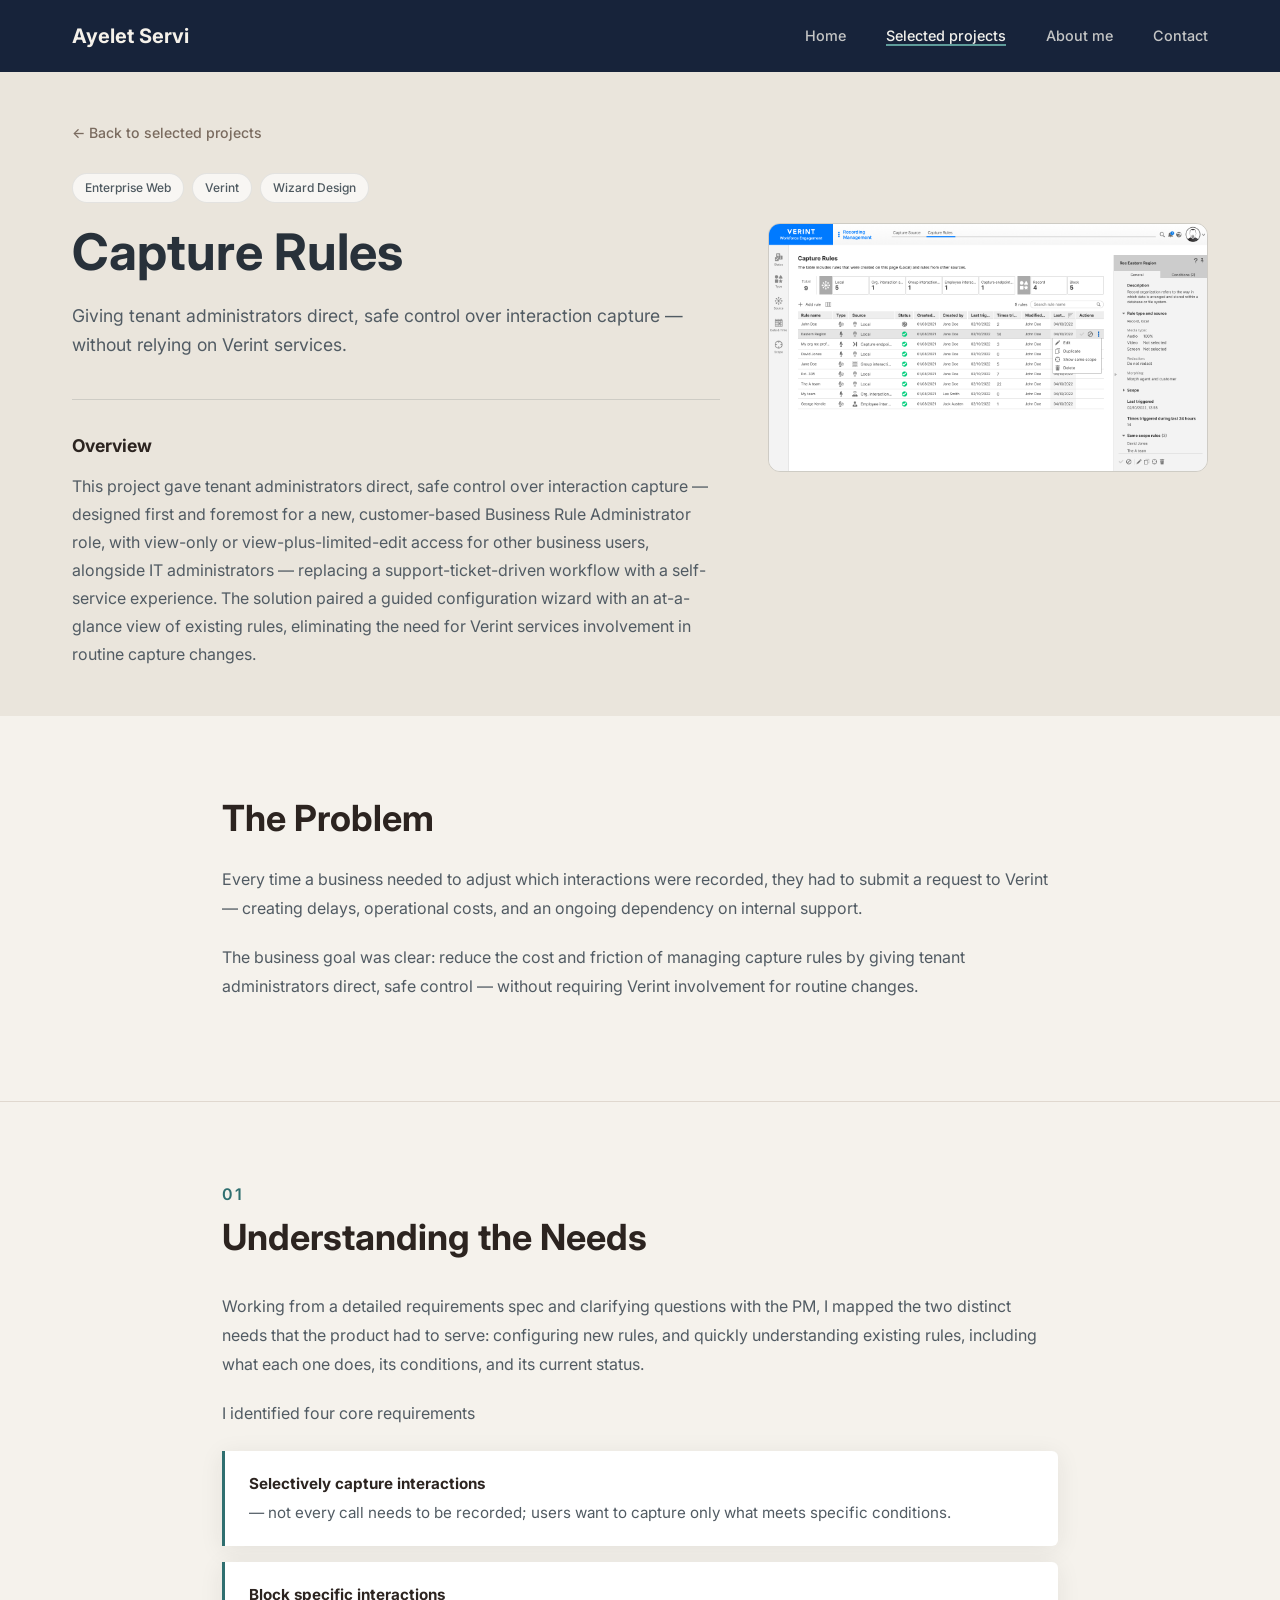
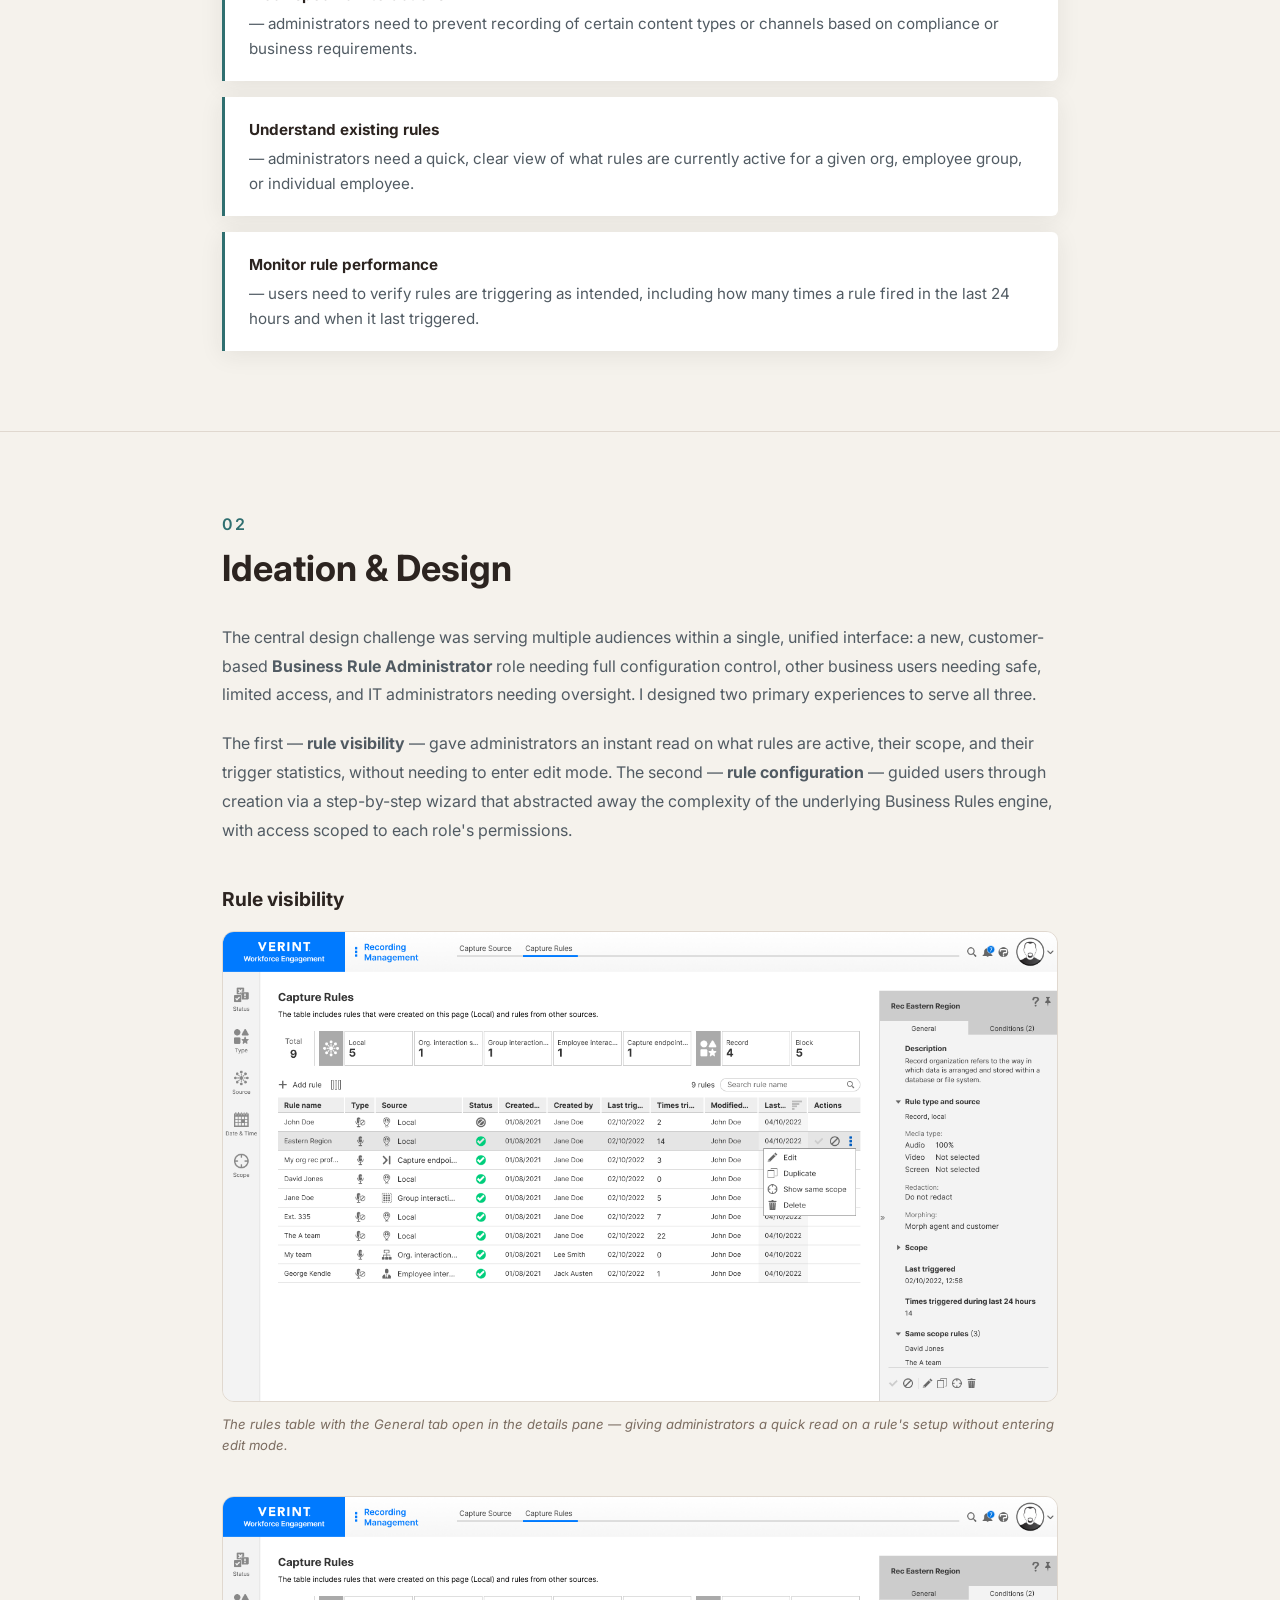
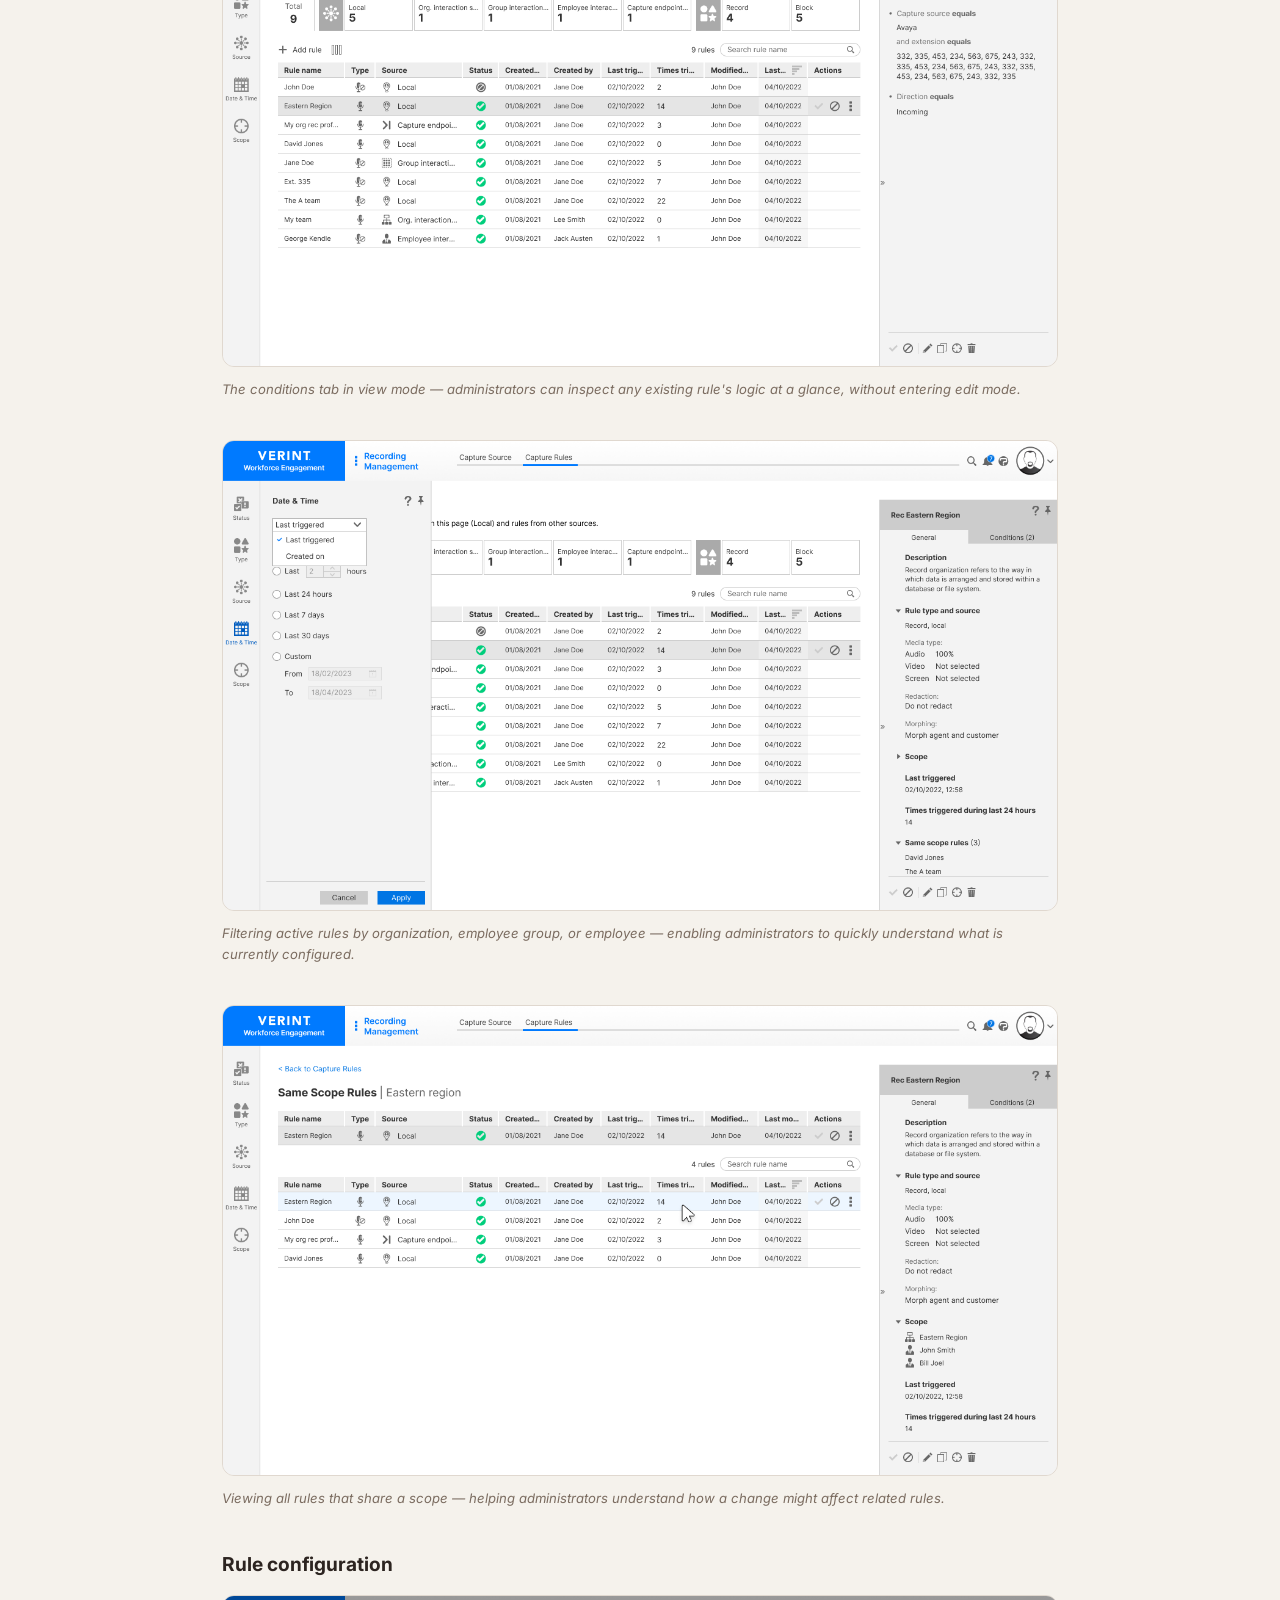
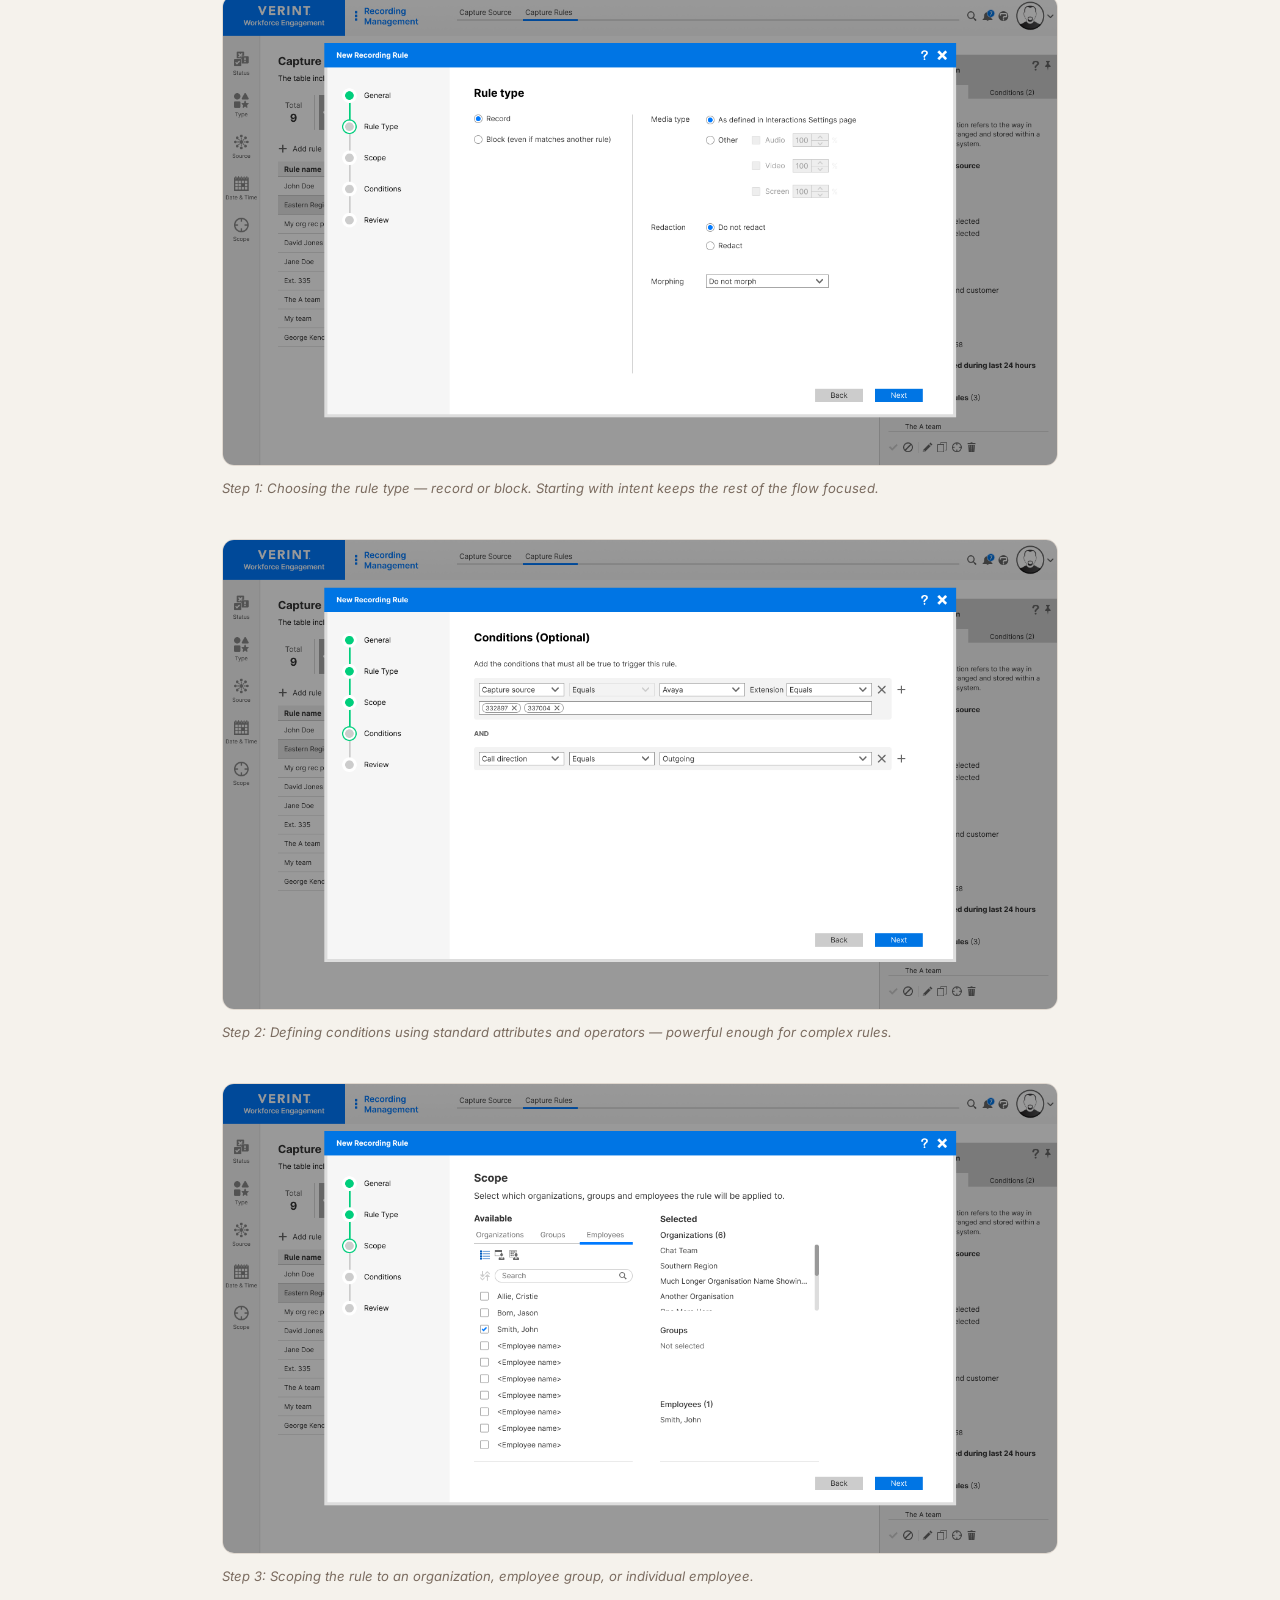
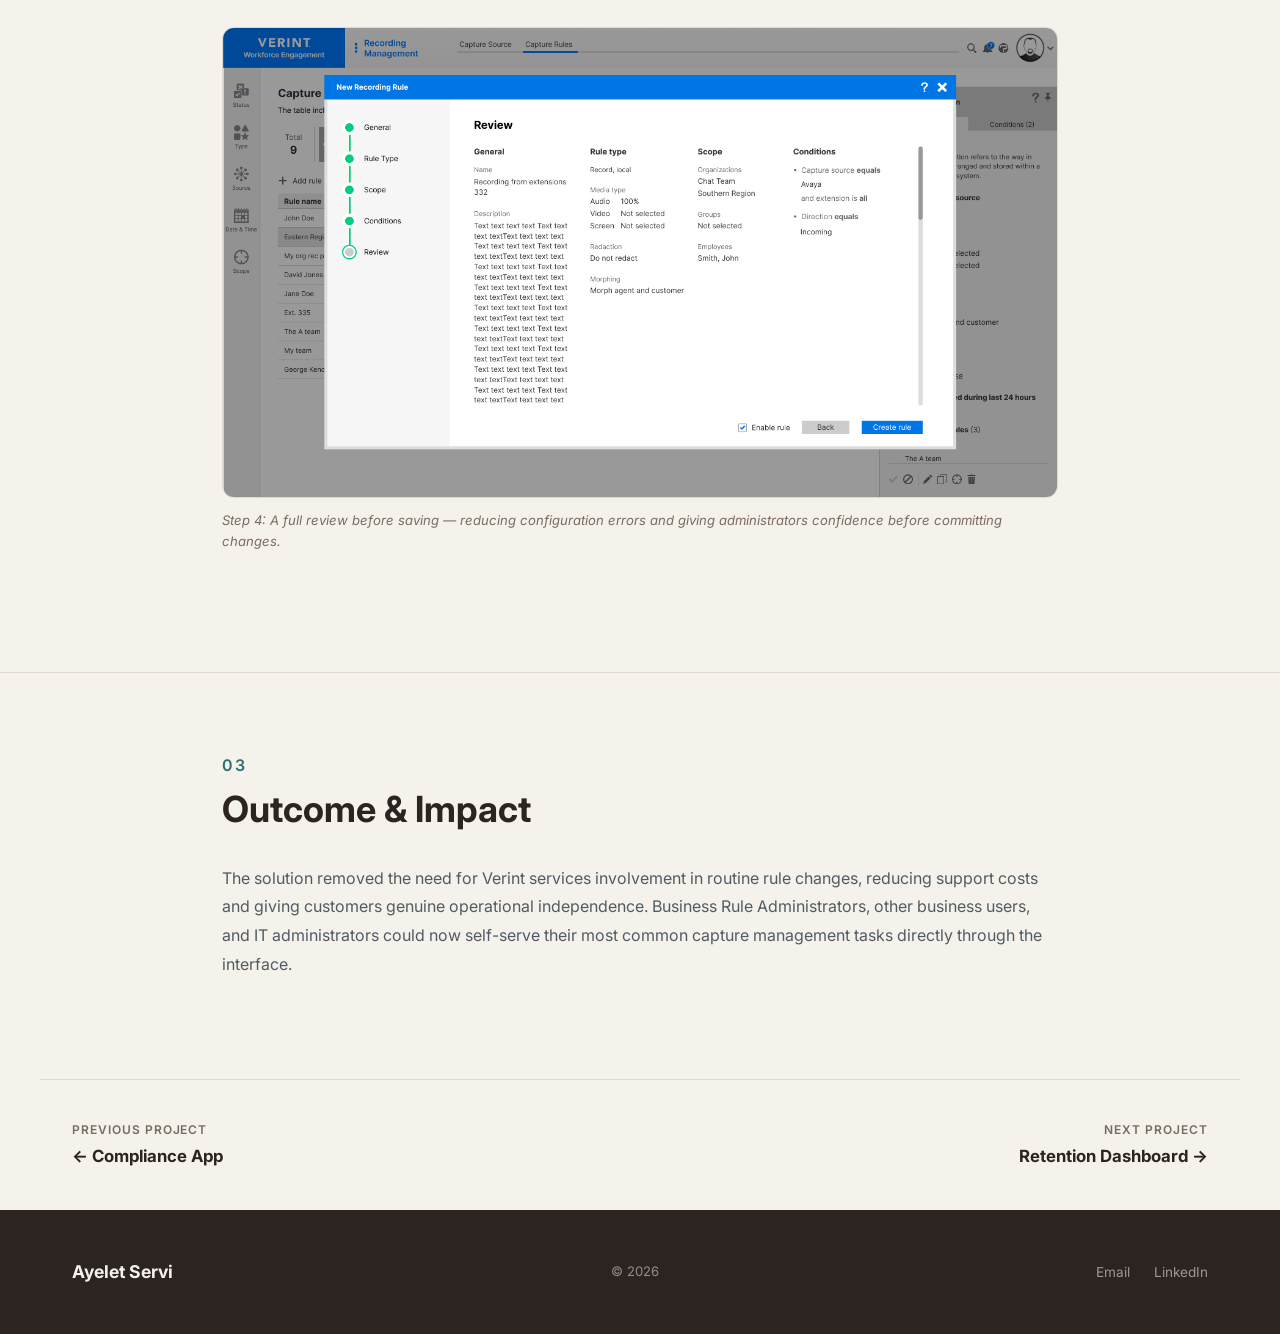
==== docs/projects/capture-rules.html @ 0dd9a423 "Restyle nav, hero, and project pages; add case-study hero images Dark navy nav/hero band with unifie" ====
<!DOCTYPE html>
<html lang="en">
<head>
  <meta charset="UTF-8" />
  <meta name="viewport" content="width=device-width, initial-scale=1.0" />
  <meta name="description" content="Capture Rules — Ayelet Servi" />
  <title>Capture Rules — Ayelet Servi</title>
  <link rel="icon" type="image/svg+xml" href="data:image/svg+xml,%3Csvg xmlns='http://www.w3.org/2000/svg' viewBox='0 0 32 32'%3E%3Crect width='32' height='32' rx='8' fill='%231F6F6B'/%3E%3Ctext x='16' y='22' font-family='Arial, sans-serif' font-size='15' font-weight='700' fill='%23F9F6F1' text-anchor='middle'%3EAS%3C/text%3E%3C/svg%3E" />
  <meta property="og:type" content="website" />
  <meta property="og:site_name" content="Ayelet Servi" />
  <meta property="og:title" content="Capture Rules — Ayelet Servi" />
  <meta property="og:description" content="Giving tenant administrators direct, safe control over interaction capture — without relying on Verint services." />
  <meta property="og:image" content="../images/Capture%20rules/Capture%20rules%20-%20general.png" />
  <meta name="twitter:card" content="summary_large_image" />
  <link rel="preconnect" href="https://fonts.googleapis.com" />
  <link rel="preconnect" href="https://fonts.gstatic.com" crossorigin />
  <link href="https://fonts.googleapis.com/css2?family=Inter:wght@300;400;500;600&display=swap" rel="stylesheet" />
  <link rel="stylesheet" href="../css/style.css" />
</head>
<body>

  <a href="#main" class="skip-link">Skip to main content</a>

  <header class="site-header" id="site-header">
    <nav class="nav-container" aria-label="Main navigation">
      <a href="../index.html" class="nav-logo">Ayelet Servi</a>
      <button class="nav-toggle" aria-label="Toggle navigation menu" aria-expanded="false" aria-controls="nav-menu">
        <span class="hamburger-line"></span>
        <span class="hamburger-line"></span>
        <span class="hamburger-line"></span>
      </button>
      <ul class="nav-links" id="nav-menu" role="list">
        <li><a href="../index.html" class="nav-link">Home</a></li>
        <li><a href="../index.html#work"    class="nav-link active">Selected projects</a></li>
        <li><a href="../index.html#about"   class="nav-link">About me</a></li>
        <li><a href="../index.html#contact" class="nav-link">Contact</a></li>
      </ul>
    </nav>
  </header>

  <main id="main">

    <section class="cs-hero">
      <div class="container">
        <a href="../index.html#work" class="back-link">← Back to selected projects</a>
        <div class="cs-meta-row">
          <span class="project-tag">Enterprise Web</span>
          <span class="project-tag">Verint</span>
          <span class="project-tag">Wizard Design</span>
        </div>
        <div class="cs-hero__grid">
          <div class="cs-hero__text">
            <h1 class="cs-title">Capture Rules</h1>
            <p class="cs-subtitle">Giving tenant administrators direct, safe control over interaction capture — without relying on Verint services.</p>
            <div class="cs-overview">
              <h2 class="cs-overview__heading">Overview</h2>
              <p class="cs-overview__text">This project gave tenant administrators direct, safe control over interaction capture — designed first and foremost for a new, customer-based Business Rule Administrator role, with view-only or view-plus-limited-edit access for other business users, alongside IT administrators — replacing a support-ticket-driven workflow with a self-service experience. The solution paired a guided configuration wizard with an at-a-glance view of existing rules, eliminating the need for Verint services involvement in routine capture changes.</p>
            </div>
          </div>
          <div class="cs-hero__image">
            <img src="../images/Capture%20rules/Capture%20rules%20-%20general.png" alt="Capture Rules — general view" width="800" height="500" loading="lazy" />
          </div>
        </div>
      </div>
    </section>

    <section class="cs-section">
      <div class="cs-container">
        <h2>The Problem</h2>
        <p>
          Every time a business needed to adjust which interactions were recorded, they had to submit a request to Verint — creating delays, operational costs, and an ongoing dependency on internal support.
        </p>
        <p>
          The business goal was clear: reduce the cost and friction of managing capture rules by giving tenant administrators direct, safe control — without requiring Verint involvement for routine changes.
        </p>
      </div>
    </section>

    <hr class="cs-divider" />

    <section class="cs-section">
      <div class="cs-container">
        <div class="cs-section-header">
          <span class="section-label">01</span>
          <h2>Understanding the Needs</h2>
        </div>
        <p>
          Working from a detailed requirements spec and clarifying questions with the PM, I mapped the two distinct needs that the product had to serve: configuring new rules, and quickly understanding existing rules, including what each one does, its conditions, and its current status.
        </p>
        <p>I identified four core requirements</p>
        <ul class="cs-insights">
          <li><strong>Selectively capture interactions</strong> — not every call needs to be recorded; users want to capture only what meets specific conditions.</li>
          <li><strong>Block specific interactions</strong> — administrators need to prevent recording of certain content types or channels based on compliance or business requirements.</li>
          <li><strong>Understand existing rules</strong> — administrators need a quick, clear view of what rules are currently active for a given org, employee group, or individual employee.</li>
          <li><strong>Monitor rule performance</strong> — users need to verify rules are triggering as intended, including how many times a rule fired in the last 24 hours and when it last triggered.</li>
        </ul>
      </div>
    </section>

    <hr class="cs-divider" />

    <section class="cs-section cs-section--alt">
      <div class="cs-container">
        <div class="cs-section-header">
          <span class="section-label">02</span>
          <h2>Ideation &amp; Design</h2>
        </div>
        <p>
          The central design challenge was serving multiple audiences within a single, unified interface: a new, customer-based <strong>Business Rule Administrator</strong> role needing full configuration control, other business users needing safe, limited access, and IT administrators needing oversight. I designed two primary experiences to serve all three.
        </p>
        <p>
          The first — <strong>rule visibility</strong> — gave administrators an instant read on what rules are active, their scope, and their trigger statistics, without needing to enter edit mode. The second — <strong>rule configuration</strong> — guided users through creation via a step-by-step wizard that abstracted away the complexity of the underlying Business Rules engine, with access scoped to each role's permissions.
        </p>
        <h3>Rule visibility</h3>
        <figure class="cs-image-block reveal">
          <img
            src="../images/Capture%20rules/Capture%20rules%20-%20general.png"
            alt="Capture Rules — table view with the General tab open in the details pane"
            width="1000"
            height="560"
            loading="lazy"
          />
          <figcaption>The rules table with the General tab open in the details pane — giving administrators a quick read on a rule's setup without entering edit mode.</figcaption>
        </figure>
        <figure class="cs-image-block reveal">
          <img
            src="../images/Capture%20rules/Capture%20rule%20-%20conditions%20tab.png"
            alt="Capture Rule — conditions tab in view mode"
            width="1000"
            height="560"
            loading="lazy"
          />
          <figcaption>The conditions tab in view mode — administrators can inspect any existing rule's logic at a glance, without entering edit mode.</figcaption>
        </figure>
        <figure class="cs-image-block reveal">
          <img
            src="../images/Capture%20rules/Capture%20rule%20-%20filters.png"
            alt="Capture Rule — filters panel"
            width="1000"
            height="560"
            loading="lazy"
          />
          <figcaption>Filtering active rules by organization, employee group, or employee — enabling administrators to quickly understand what is currently configured.</figcaption>
        </figure>
        <figure class="cs-image-block reveal">
          <img
            src="../images/Capture%20rules/Capture%20rules%20-%20show%20same%20scope%20rules.png"
            alt="Capture Rules — same scope rules view"
            width="1000"
            height="560"
            loading="lazy"
          />
          <figcaption>Viewing all rules that share a scope — helping administrators understand how a change might affect related rules.</figcaption>
        </figure>
        <h3>Rule configuration</h3>
        <figure class="cs-image-block reveal">
          <img
            src="../images/Capture%20rules/Capture%20rule%20-%20wizard%20-%20rule%20type%20step.png"
            alt="Capture Rule wizard — rule type step"
            width="1000"
            height="560"
            loading="lazy"
          />
          <figcaption>Step 1: Choosing the rule type — record or block. Starting with intent keeps the rest of the flow focused.</figcaption>
        </figure>
        <figure class="cs-image-block reveal">
          <img
            src="../images/Capture%20rules/Capture%20rule%20-%20wizard%20-%20conditions%20step.png"
            alt="Capture Rule wizard — conditions step"
            width="1000"
            height="560"
            loading="lazy"
          />
          <figcaption>Step 2: Defining conditions using standard attributes and operators — powerful enough for complex rules.</figcaption>
        </figure>
        <figure class="cs-image-block reveal">
          <img
            src="../images/Capture%20rules/Capture%20rule%20-%20wizard%20-%20scope%20step.png"
            alt="Capture Rule wizard — scope step"
            width="1000"
            height="560"
            loading="lazy"
          />
          <figcaption>Step 3: Scoping the rule to an organization, employee group, or individual employee.</figcaption>
        </figure>
        <figure class="cs-image-block reveal">
          <img
            src="../images/Capture%20rules/Capture%20rule%20-%20wizard%20-%20review%20step.png"
            alt="Capture Rule wizard — review step"
            width="1000"
            height="560"
            loading="lazy"
          />
          <figcaption>Step 4: A full review before saving — reducing configuration errors and giving administrators confidence before committing changes.</figcaption>
        </figure>
      </div>
    </section>

    <hr class="cs-divider" />

    <section class="cs-section">
      <div class="cs-container">
        <div class="cs-section-header">
          <span class="section-label">03</span>
          <h2>Outcome &amp; Impact</h2>
        </div>
        <p>
          The solution removed the need for Verint services involvement in routine rule changes, reducing support costs and giving customers genuine operational independence. Business Rule Administrators, other business users, and IT administrators could now self-serve their most common capture management tasks directly through the interface.
        </p>
      </div>
    </section>

    <nav class="cs-project-nav" aria-label="Project navigation">
      <a href="compliance-app.html" class="cs-project-nav__back">
        <span>Previous project</span>
        <strong>← Compliance App</strong>
      </a>
      <a href="retention-dashboard.html" class="cs-project-nav__next">
        <span>Next project</span>
        <strong>Retention Dashboard →</strong>
      </a>
    </nav>

  </main>

  <footer class="site-footer">
    <div class="container footer-inner">
      <p class="footer-name">Ayelet Servi</p>
      <p class="footer-copy">© <span class="footer-year"></span></p>
      <ul class="footer-links" role="list">
        <li><a href="mailto:ayelet.servi@gmail.com">Email</a></li>
        <li><a href="https://www.linkedin.com/in/ayelet-servi" target="_blank" rel="noopener noreferrer">LinkedIn</a></li>
      </ul>
    </div>
  </footer>

  <script src="../js/main.js"></script>
</body>
</html>
---- docs/css/style.css ----
/* ============================================================
   VARIABLES & RESET
   ============================================================ */
:root {
  --bg:           #F5F2EC;
  --bg-alt:       #F5F2EC;
  --text:         #2C2420;
  --text-muted:   #7A6B5F;
  --accent:       #2F6F70;
  --accent-hover: #155752;
  --accent-light: #DCEEEC;
  --warm:         #C4714A;
  --warm-light:   #F3E3DA;
  --warm-text:    #8B4A2E;
  --white:        #FFFFFF;
  --border:       #E0D8CF;
  --shadow:       0 4px 24px rgba(44, 36, 32, 0.08);
  --shadow-hover: 0 8px 40px rgba(44, 36, 32, 0.14);

  /* Dark navy band — nav + hero only; rest of the site uses --bg */
  --hero-bg:          #17233A;
  --hero-text:        #F5F1EA;
  --hero-text-muted:  rgba(245, 241, 234, 0.68);
  --hero-accent:      #5FD6C9;
  --hero-border:      rgba(245, 241, 234, 0.14);

  /* Original cream tone --bg-alt used to hold, kept for the case-study hero */
  --cs-hero-bg:       #EAE5DC;

  --font-serif: 'Inter', -apple-system, BlinkMacSystemFont, sans-serif;
  --font-sans:  'Inter', -apple-system, BlinkMacSystemFont, sans-serif;

  --max-width:  1200px;
  --nav-height: 72px;
  --radius:     12px;
  --radius-sm:  6px;
}

*, *::before, *::after {
  box-sizing: border-box;
  margin: 0;
  padding: 0;
}

html {
  scroll-behavior: smooth;
  font-size: 16px;
}

body {
  font-family: var(--font-sans);
  background-color: var(--bg);
  color: var(--text);
  line-height: 1.6;
  -webkit-font-smoothing: antialiased;
}

img {
  display: block;
  max-width: 100%;
  height: auto;
}

ul, ol { list-style: none; }
a { color: inherit; text-decoration: none; }


/* ============================================================
   SKIP LINK
   ============================================================ */
.skip-link {
  position: absolute;
  top: -100%;
  left: 1rem;
  background: var(--accent);
  color: var(--white);
  padding: 0.5rem 1rem;
  border-radius: var(--radius-sm);
  font-size: 0.875rem;
  font-weight: 500;
  z-index: 200;
  transition: top 0.2s;
}
.skip-link:focus { top: 1rem; }


/* ============================================================
   NAVIGATION
   ============================================================ */
.site-header {
  position: fixed;
  inset: 0 0 auto 0;
  z-index: 100;
  height: var(--nav-height);
  background: var(--hero-bg);
  color: var(--hero-text);
  border-bottom: 1px solid transparent;
  transition: border-color 0.3s, box-shadow 0.3s;
}
.site-header.scrolled {
  border-color: var(--hero-border);
  box-shadow: 0 2px 16px rgba(0, 0, 0, 0.25);
}

.site-header .nav-link { color: #C4C5C5; }
.site-header .nav-link::after { background: #5E9C9B; }
.site-header .nav-link:hover { color: #FFFFFF; }
.site-header .nav-link.active { color: #F1F0EC; }
.site-header .hamburger-line { background: var(--hero-text); }

.nav-container {
  max-width: var(--max-width);
  margin: 0 auto;
  padding: 0 2rem;
  height: 100%;
  display: flex;
  align-items: center;
  justify-content: space-between;
}

.nav-logo {
  font-family: var(--font-serif);
  font-size: 1.25rem;
  font-weight: 700;
  transition: color 0.2s;
}
.nav-logo:hover { color: var(--hero-accent); }

.nav-links {
  display: flex;
  gap: 2.5rem;
  align-items: center;
}

.nav-link {
  font-size: 0.9rem;
  font-weight: 500;
  color: var(--text-muted);
  position: relative;
  transition: color 0.2s;
}
.nav-link::after {
  content: '';
  position: absolute;
  bottom: -2px;
  left: 0;
  width: 0;
  height: 2px;
  background: var(--accent);
  transition: width 0.25s;
}
.nav-link:hover, .nav-link.active           { color: var(--text); }
.nav-link:hover::after, .nav-link.active::after { width: 100%; }

.nav-toggle {
  display: none;
  flex-direction: column;
  gap: 5px;
  background: none;
  border: none;
  cursor: pointer;
  padding: 4px;
}
.hamburger-line {
  width: 24px;
  height: 2px;
  background: var(--text);
  border-radius: 2px;
  transition: transform 0.3s, opacity 0.3s;
}
.nav-toggle[aria-expanded="true"] .hamburger-line:nth-child(1) {
  transform: translateY(7px) rotate(45deg);
}
.nav-toggle[aria-expanded="true"] .hamburger-line:nth-child(2) {
  opacity: 0;
}
.nav-toggle[aria-expanded="true"] .hamburger-line:nth-child(3) {
  transform: translateY(-7px) rotate(-45deg);
}


/* ============================================================
   SECTION BASICS
   ============================================================ */
.section     { padding: 7rem 0; }
.section--alt { background: var(--bg-alt); }

.container {
  max-width: var(--max-width);
  margin: 0 auto;
  padding: 0 2rem;
}

.section-label {
  display: inline-block;
  font-size: 0.78rem;
  font-weight: 600;
  letter-spacing: 0.1em;
  text-transform: uppercase;
  color: var(--accent);
  margin-bottom: 0.75rem;
}

.section-header { margin-bottom: 3.5rem; }
#work .section-header { margin-bottom: 1.5rem; }

.section-header h2 {
  font-family: var(--font-serif);
  font-size: clamp(2rem, 4vw, 2.75rem);
  font-weight: 700;
  line-height: 1.2;
  margin-bottom: 1.25rem;
}


/* ============================================================
   HERO
   ============================================================ */
.hero {
  position: relative;
  max-width: var(--max-width);
  margin: 0 auto;
  padding: calc(var(--nav-height) + 2rem) 2rem 4rem;
  color: var(--hero-text);
}
.hero::before {
  content: '';
  position: absolute;
  top: 0;
  bottom: 0;
  left: 50%;
  width: 100vw;
  transform: translateX(-50%);
  background: var(--hero-bg);
  z-index: -1;
}

.hero-text { max-width: 520px; }

.eyebrow {
  font-size: 0.85rem;
  font-weight: 600;
  letter-spacing: 0.12em;
  text-transform: uppercase;
  color: var(--hero-accent);
  margin-bottom: 1.25rem;
}

.hero-name {
  font-family: var(--font-serif);
  font-size: clamp(3rem, 6vw, 5.5rem);
  font-weight: 700;
  line-height: 1.05;
  margin-bottom: 1.5rem;
  color: #F4F2ED;
}

.hero-tagline {
  font-size: clamp(1.4rem, 2.6vw, 1.75rem);
  font-weight: 400;
  color: #D5D5D1;
  line-height: 1.55;
  margin-bottom: 2.5rem;
}


/* ============================================================
   PROJECT CARDS
   ============================================================ */
.projects-grid {
  display: grid;
  grid-template-columns: 1fr;
  gap: 2rem;
}

.project-card {
  background: var(--white);
  border-radius: var(--radius);
  overflow: hidden;
  border: 1px solid rgba(30, 45, 55, 0.10);
}

.project-card__link { display: flex; flex-direction: column; }
.project-card__image-wrap { order: 1; }

.project-card__image-wrap {
  overflow: hidden;
  aspect-ratio: 16 / 9;
  margin: 0 1.5rem 1.5rem;
  border-radius: var(--radius-sm);
}

.project-card__image {
  width: 100%;
  height: 100%;
  object-fit: cover;
  transition: transform 0.5s ease;
}
.project-card:hover .project-card__image { transform: scale(1.02); }

.project-card__body { padding: 1.75rem; background: var(--white); border-top: 3px solid var(--accent); transition: border-top-width 0.25s; }
.project-card:hover .project-card__body { border-top-width: 6px; }

.project-card__category {
  font-size: 0.78rem;
  font-weight: 600;
  letter-spacing: 0.08em;
  text-transform: uppercase;
  color: var(--accent);
  display: block;
  margin-bottom: 0.6rem;
}

.project-card__title {
  font-family: var(--font-serif);
  font-size: 1.35rem;
  font-weight: 700;
  line-height: 1.3;
  margin-bottom: 0.75rem;
  color: #28313A;
}

.project-card__description {
  font-size: 0.92rem;
  color: #515B63;
  line-height: 1.65;
  margin-bottom: 1.25rem;
}

.project-card__meta {
  display: flex;
  flex-wrap: wrap;
  gap: 0.5rem;
  margin-bottom: 1.25rem;
}

.tag {
  font-size: 0.75rem;
  font-weight: 500;
  color: var(--text-muted);
  background: var(--bg-alt);
  padding: 0.3rem 0.75rem;
  border-radius: 100px;
}

.tag--ai {
  color: var(--warm-text);
  background: var(--warm-light);
  font-weight: 600;
}

.project-tag {
  font-size: 0.75rem;
  font-weight: 500;
  padding: 0.3rem 0.75rem;
  border-radius: 100px;
  background: rgba(255, 255, 255, 0.65);
  border: 1px solid rgba(38, 50, 58, 0.10);
  color: #4E5960;
}

.project-card__cta {
  font-size: 0.88rem;
  font-weight: 600;
  color: var(--accent);
  display: inline-block;
  transition: transform 0.25s ease;
}
.project-card:hover .project-card__cta {
  transform: translateX(4px);
}


/* ============================================================
   ABOUT
   ============================================================ */
.about-grid {
  display: grid;
  grid-template-columns: 2fr 3fr;
  gap: 5rem;
  align-items: start;
}

.about-image-wrap {
  position: relative;
}
.about-image-wrap::after {
  content: '';
  position: absolute;
  bottom: -20px;
  right: -20px;
  width: 70%;
  height: 70%;
  background: var(--accent-light);
  border-radius: var(--radius);
  z-index: 0;
}
.about-image {
  width: 100%;
  border-radius: var(--radius);
  object-fit: cover;
  position: relative;
  z-index: 1;
}

.about-text-col .section-label { display: block; margin-bottom: 0.75rem; }

.about-text-col h2 {
  font-family: var(--font-serif);
  font-size: clamp(1.75rem, 3vw, 2.5rem);
  font-weight: 700;
  line-height: 1.25;
  margin-bottom: 2rem;
}
.about-text-col h2 em {
  font-style: italic;
  color: var(--accent);
}

.about-bio p {
  font-size: 1rem;
  color: var(--text-muted);
  line-height: 1.8;
  margin-bottom: 1.25rem;
}

.skills-section {
  margin-top: 2.5rem;
  padding-top: 2.5rem;
  border-top: 1px solid var(--border);
}

.skills-title {
  font-family: var(--font-serif);
  font-size: 1.1rem;
  font-weight: 700;
  margin-bottom: 1.5rem;
}

.skills-grid {
  display: grid;
  grid-template-columns: repeat(2, 1fr);
  gap: 2rem;
}

.skills-group h4 {
  font-size: 0.75rem;
  font-weight: 600;
  letter-spacing: 0.08em;
  text-transform: uppercase;
  color: var(--accent);
  margin-bottom: 0.75rem;
}

.skills-group ul {
  display: flex;
  flex-direction: column;
  gap: 0.4rem;
}
.skills-group li {
  font-size: 0.92rem;
  color: var(--text-muted);
  padding-left: 1rem;
  position: relative;
}
.skills-group li::before {
  content: '–';
  position: absolute;
  left: 0;
  color: var(--accent);
}


/* ============================================================
   CONTACT
   ============================================================ */
.contact-grid {
  display: grid;
  grid-template-columns: 1fr;
  max-width: 640px;
}

.contact-text .section-label { display: block; margin-bottom: 0.75rem; }

.contact-text h2 {
  font-family: var(--font-serif);
  font-size: clamp(2rem, 3.5vw, 2.75rem);
  font-weight: 700;
  line-height: 1.2;
  margin-bottom: 1rem;
}

.contact-intro {
  font-size: 1rem;
  color: var(--text-muted);
  line-height: 1.7;
  margin-bottom: 2rem;
}

.contact-links {
  display: flex;
  flex-direction: column;
  gap: 1rem;
}

.contact-link {
  display: flex;
  align-items: center;
  gap: 0.75rem;
  font-size: 0.95rem;
  font-weight: 500;
  color: var(--text-muted);
  transition: color 0.2s;
}
.contact-link:hover    { color: var(--accent); }
.contact-link svg      { flex-shrink: 0; }


/* ============================================================
   FOOTER
   ============================================================ */
.site-footer {
  background: var(--text);
  color: var(--bg-alt);
  padding: 3rem 0;
}

.footer-inner {
  display: flex;
  align-items: center;
  justify-content: space-between;
  flex-wrap: wrap;
  gap: 1rem;
}

.footer-name {
  font-family: var(--font-serif);
  font-size: 1.1rem;
  font-weight: 700;
  color: var(--bg);
}

.footer-copy {
  font-size: 0.82rem;
  color: rgba(249, 246, 241, 0.5);
}

.footer-links {
  display: flex;
  gap: 1.5rem;
}
.footer-links a {
  font-size: 0.85rem;
  color: rgba(249, 246, 241, 0.55);
  transition: color 0.2s;
}
.footer-links a:hover { color: var(--bg); }


/* ============================================================
   ANIMATIONS
   ============================================================ */
@keyframes fadeInUp {
  from { opacity: 0; transform: translateY(24px); }
  to   { opacity: 1; transform: translateY(0); }
}

.fade-in-up           { animation: fadeInUp 0.65s ease both; }
.fade-in-up-delay-1   { animation-delay: 0.12s; }
.fade-in-up-delay-2   { animation-delay: 0.25s; }
.fade-in-up-delay-3   { animation-delay: 0.4s; }

.reveal {
  opacity: 0;
  transform: translateY(22px);
  transition: opacity 0.6s ease, transform 0.6s ease;
}
.reveal.visible {
  opacity: 1;
  transform: translateY(0);
}


/* ============================================================
   RESPONSIVE — TABLET
   ============================================================ */
@media (max-width: 1024px) {
  .about-grid {
    grid-template-columns: 1fr 1.5fr;
    gap: 3rem;
  }
}

@media (max-width: 768px) {
  /* Mobile nav */
  .nav-toggle { display: flex; }
  .nav-links {
    position: fixed;
    top: var(--nav-height);
    left: 0;
    right: 0;
    background: var(--hero-bg);
    border-bottom: 1px solid var(--hero-border);
    flex-direction: column;
    gap: 0;
    padding: 0.5rem 0 1rem;
    transform: translateY(-110%);
    opacity: 0;
    pointer-events: none;
    transition: transform 0.3s ease, opacity 0.3s ease;
  }
  .nav-links.open {
    transform: translateY(0);
    opacity: 1;
    pointer-events: all;
  }
  .nav-link {
    display: block;
    padding: 0.9rem 2rem;
    font-size: 1rem;
  }
  .nav-link::after { display: none; }

  /* Projects */
  .projects-grid { grid-template-columns: 1fr; }

  /* About */
  .about-grid { grid-template-columns: 1fr; gap: 2.5rem; }
  .about-image-col { max-width: 280px; }
  .about-image-wrap::after { display: none; }

  /* Footer */
  .footer-inner {
    flex-direction: column;
    text-align: center;
  }

  .section { padding: 5rem 0; }
}

@media (max-width: 480px) {
  .hero-name  { font-size: clamp(2.5rem, 14vw, 3.5rem); }
}


/* ============================================================
   CASE STUDY PAGES
   ============================================================ */
.cs-hero {
  padding-top: calc(var(--nav-height) + 3rem);
  background: var(--cs-hero-bg);
}
.cs-hero .container { padding-bottom: 3rem; }

.cs-hero__grid {
  display: flex;
  align-items: flex-start;
  justify-content: space-between;
  gap: 3rem;
}
.cs-hero__text { flex: 1; min-width: 0; }
.cs-hero__image {
  flex-shrink: 0;
  width: 440px;
  max-width: 100%;
}
.cs-hero__image img {
  width: 100%;
  height: auto;
  display: block;
  border-radius: var(--radius);
  border: 1px solid rgba(38, 50, 58, 0.14);
}

@media (max-width: 900px) {
  .cs-hero__grid { flex-direction: column; }
  .cs-hero__image { width: 360px; }
}

.back-link {
  display: inline-block;
  font-size: 0.88rem;
  font-weight: 500;
  color: var(--text-muted);
  margin-bottom: 1.75rem;
  transition: color 0.2s;
}
.back-link:hover { color: var(--accent); }

.cs-meta-row {
  display: flex;
  gap: 0.5rem;
  margin-bottom: 1.25rem;
}

.cs-title {
  font-family: var(--font-serif);
  font-size: clamp(1.8rem, 4.05vw, 3.15rem);
  font-weight: 700;
  line-height: 1.15;
  max-width: 820px;
  margin-bottom: 1.25rem;
  color: #28313A;
}

.cs-subtitle {
  font-size: 1.1rem;
  color: #515B63;
  max-width: 620px;
  line-height: 1.65;
  margin-bottom: 2.5rem;
}

.cs-overview {
  padding: 2rem 0 0;
  border-top: 1px solid rgba(38, 50, 58, 0.14);
  max-width: 680px;
}
.cs-overview__heading {
  font-family: var(--font-serif);
  font-size: 1.1rem;
  font-weight: 700;
  margin-bottom: 0.75rem;
}
.cs-overview__text {
  font-size: 1rem;
  color: #515B63;
  line-height: 1.75;
}
.cs-overview__text + .cs-overview__text {
  margin-top: 1.25rem;
}

.cs-section { padding: 5rem 0; }
.cs-section--alt { background: var(--bg-alt); }

.cs-container {
  max-width: 900px;
  margin: 0 auto;
  padding: 0 2rem;
}

.cs-section-header { margin-bottom: 2rem; }
.cs-section-header .section-label {
  font-size: 1rem;
  margin-bottom: 0.5rem;
}

.cs-section h2 {
  font-family: var(--font-serif);
  font-size: clamp(1.5rem, 3vw, 2.25rem);
  font-weight: 700;
  line-height: 1.25;
  margin-bottom: 1.5rem;
}
.cs-section h3 {
  font-family: var(--font-serif);
  font-size: 1.2rem;
  font-weight: 700;
  margin-top: 2.5rem;
  margin-bottom: 1rem;
}
.cs-section p {
  font-size: 1rem;
  color: #515B63;
  line-height: 1.8;
  margin-bottom: 1.25rem;
}
.cs-section p em {
  font-style: italic;
  color: var(--text);
}

.cs-image-block {
  margin: 0.5rem 0 2.5rem;
}
.cs-section p:has(+ .cs-image-block),
.cs-section ul:has(+ .cs-image-block) {
  margin-bottom: 0.5rem;
}
.cs-image-block img {
  width: 100%;
  height: auto;
  border-radius: var(--radius);
  border: 1px solid var(--border);
}
.cs-image-block figcaption {
  font-size: 0.82rem;
  color: var(--text-muted);
  text-align: left;
  margin-top: 0.75rem;
  font-style: italic;
}

.cs-insights {
  display: flex;
  flex-direction: column;
  gap: 1rem;
  margin-top: 1.5rem;
  padding: 0;
}
.cs-insights li {
  padding: 1.25rem 1.5rem;
  background: var(--white);
  border-left: 3px solid var(--accent);
  border-radius: 0 var(--radius-sm) var(--radius-sm) 0;
  font-size: 0.95rem;
  color: #515B63;
  line-height: 1.65;
  box-shadow: var(--shadow);
}
.cs-insights li strong {
  color: var(--text);
  display: block;
  margin-bottom: 0.25rem;
}

.cs-divider {
  border: none;
  border-top: 1px solid var(--border);
  margin: 0;
}

.cs-project-nav {
  display: flex;
  align-items: center;
  justify-content: space-between;
  padding: 2.5rem 2rem;
  max-width: var(--max-width);
  margin: 0 auto;
  border-top: 1px solid var(--border);
}
.cs-project-nav__back {
  display: flex;
  flex-direction: column;
  gap: 0.25rem;
}
.cs-project-nav__back span {
  font-size: 0.75rem;
  color: var(--text-muted);
  text-transform: uppercase;
  letter-spacing: 0.08em;
  font-weight: 600;
}
.cs-project-nav__back strong {
  font-family: var(--font-serif);
  font-size: 1.05rem;
  transition: color 0.2s;
}
.cs-project-nav__back:hover strong { color: var(--accent); }

.cs-project-nav__next {
  text-align: right;
  display: flex;
  flex-direction: column;
  gap: 0.25rem;
}
.cs-project-nav__next span {
  font-size: 0.75rem;
  color: var(--text-muted);
  text-transform: uppercase;
  letter-spacing: 0.08em;
  font-weight: 600;
}
.cs-project-nav__next strong {
  font-family: var(--font-serif);
  font-size: 1.05rem;
  transition: color 0.2s;
}
.cs-project-nav__next:hover strong { color: var(--accent); }

@media (max-width: 768px) {
  .cs-project-nav {
    flex-direction: column;
    gap: 1.5rem;
    align-items: flex-start;
  }
  .cs-project-nav__next { text-align: left; }
}
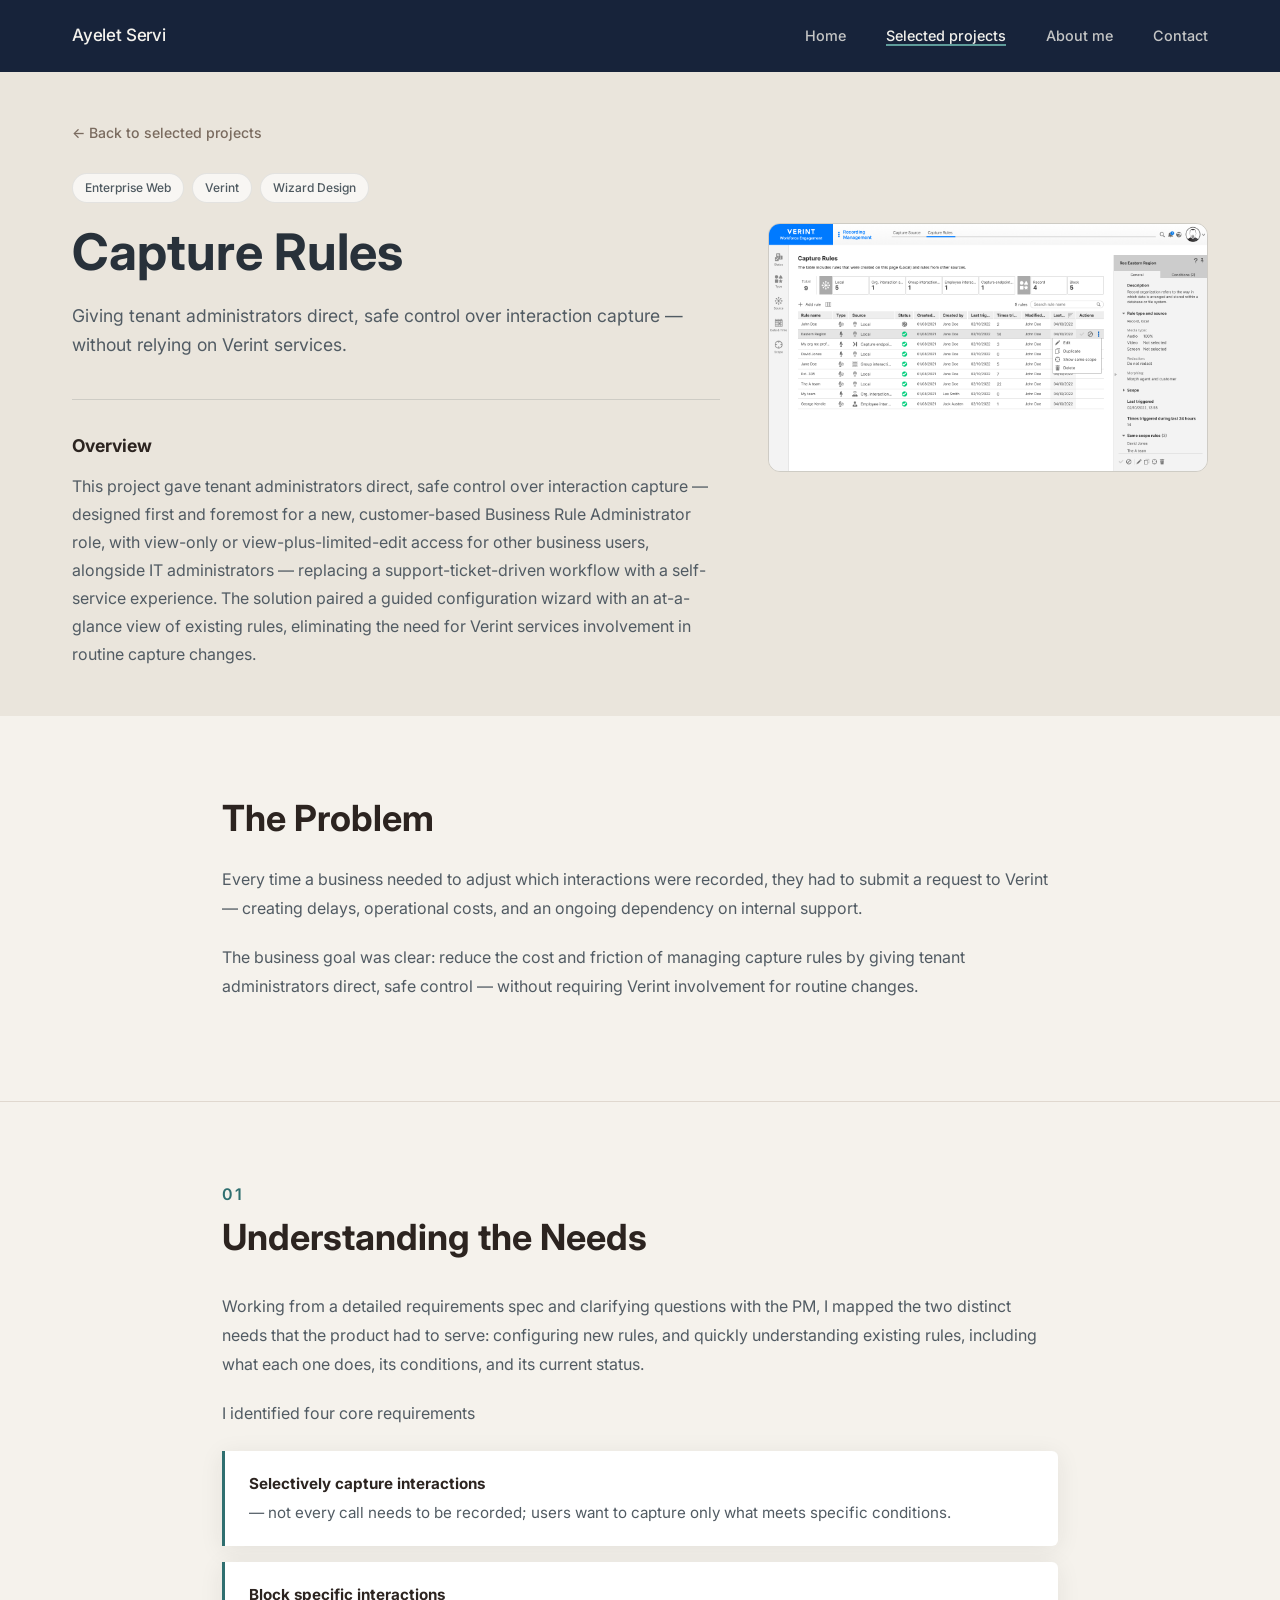
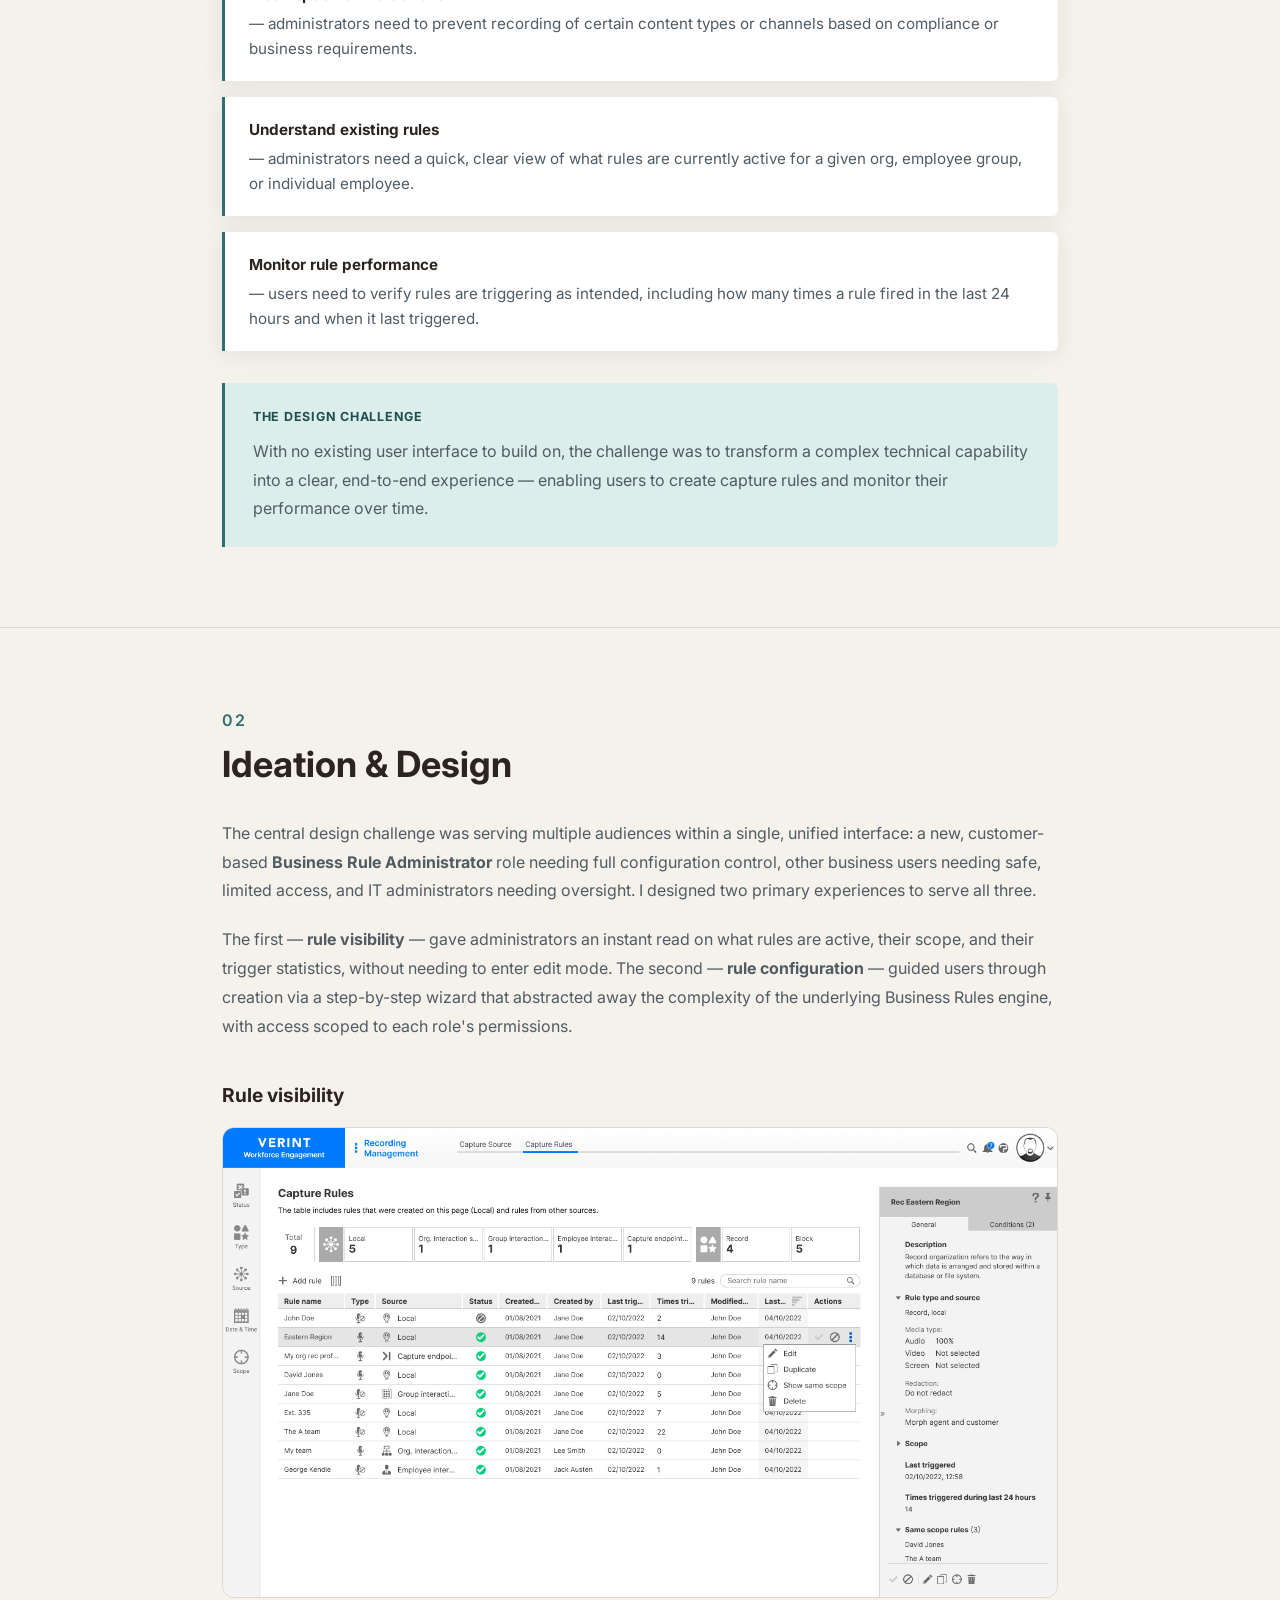
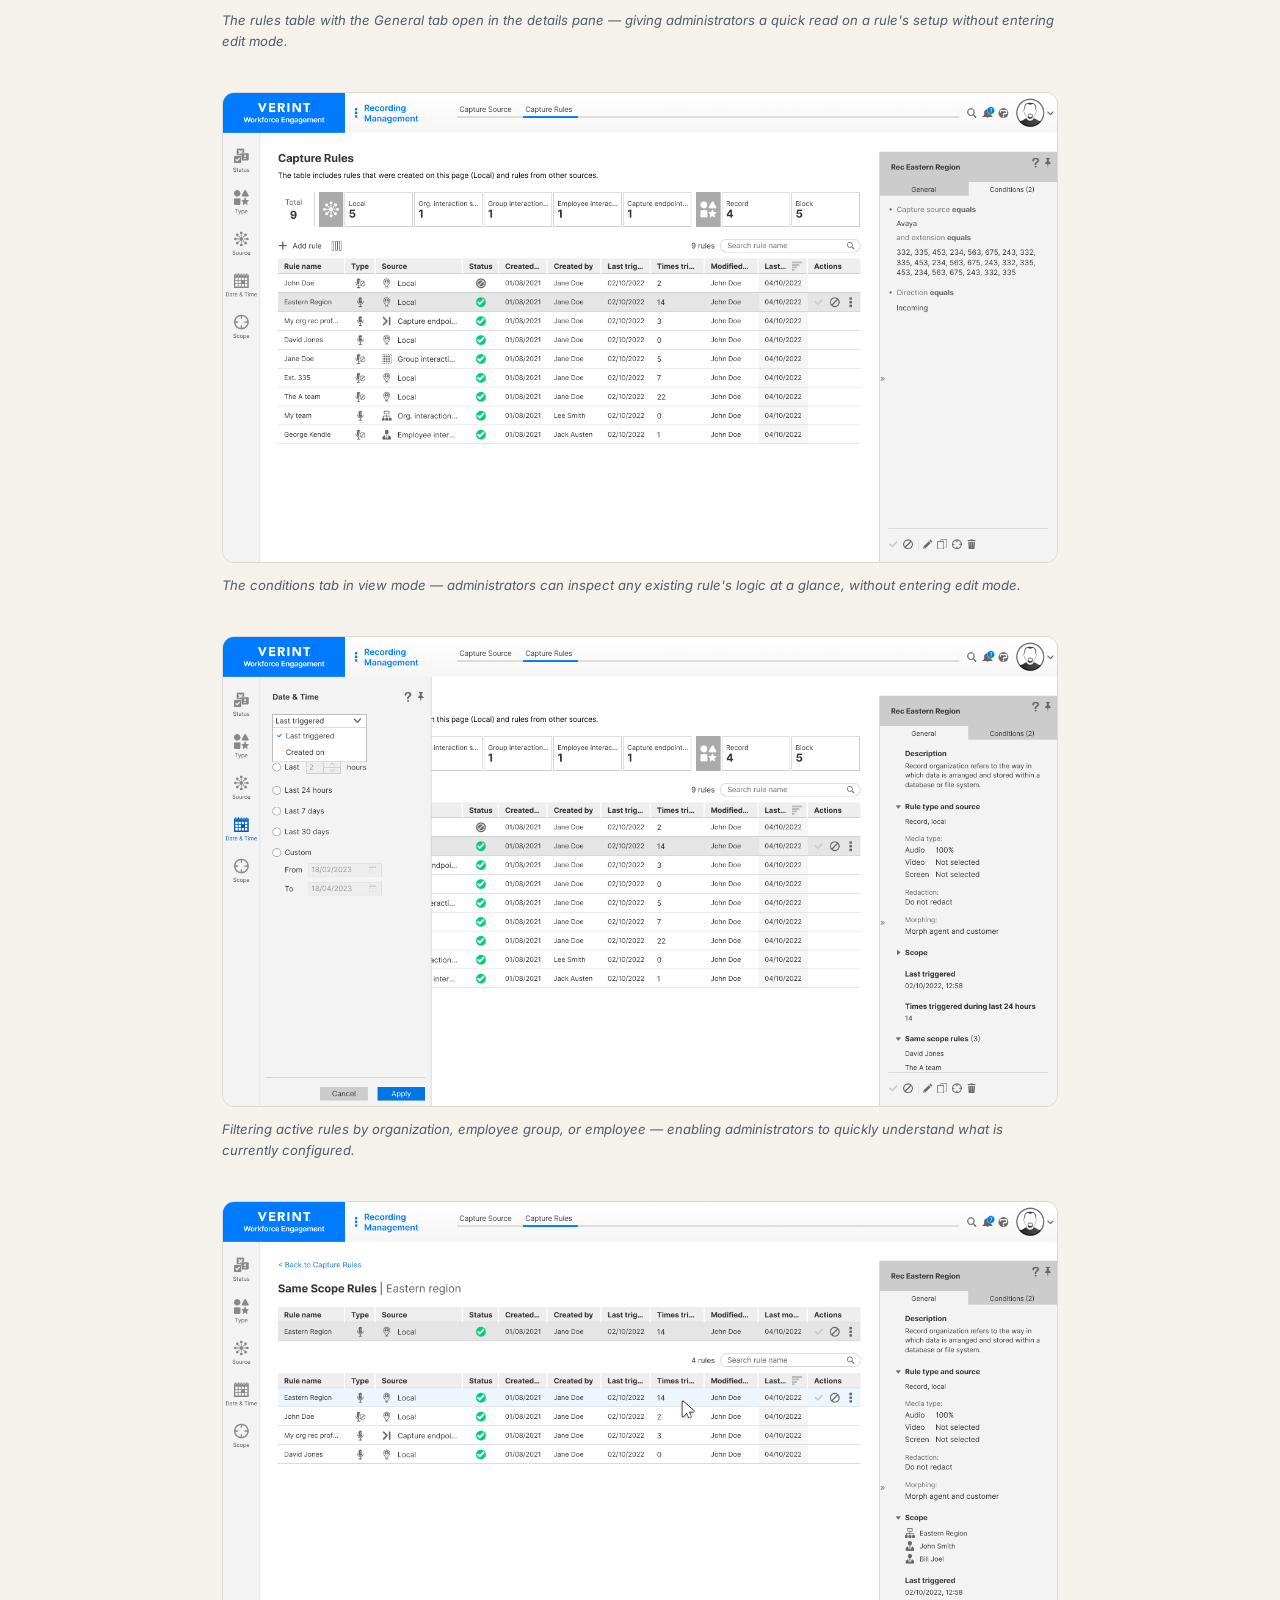
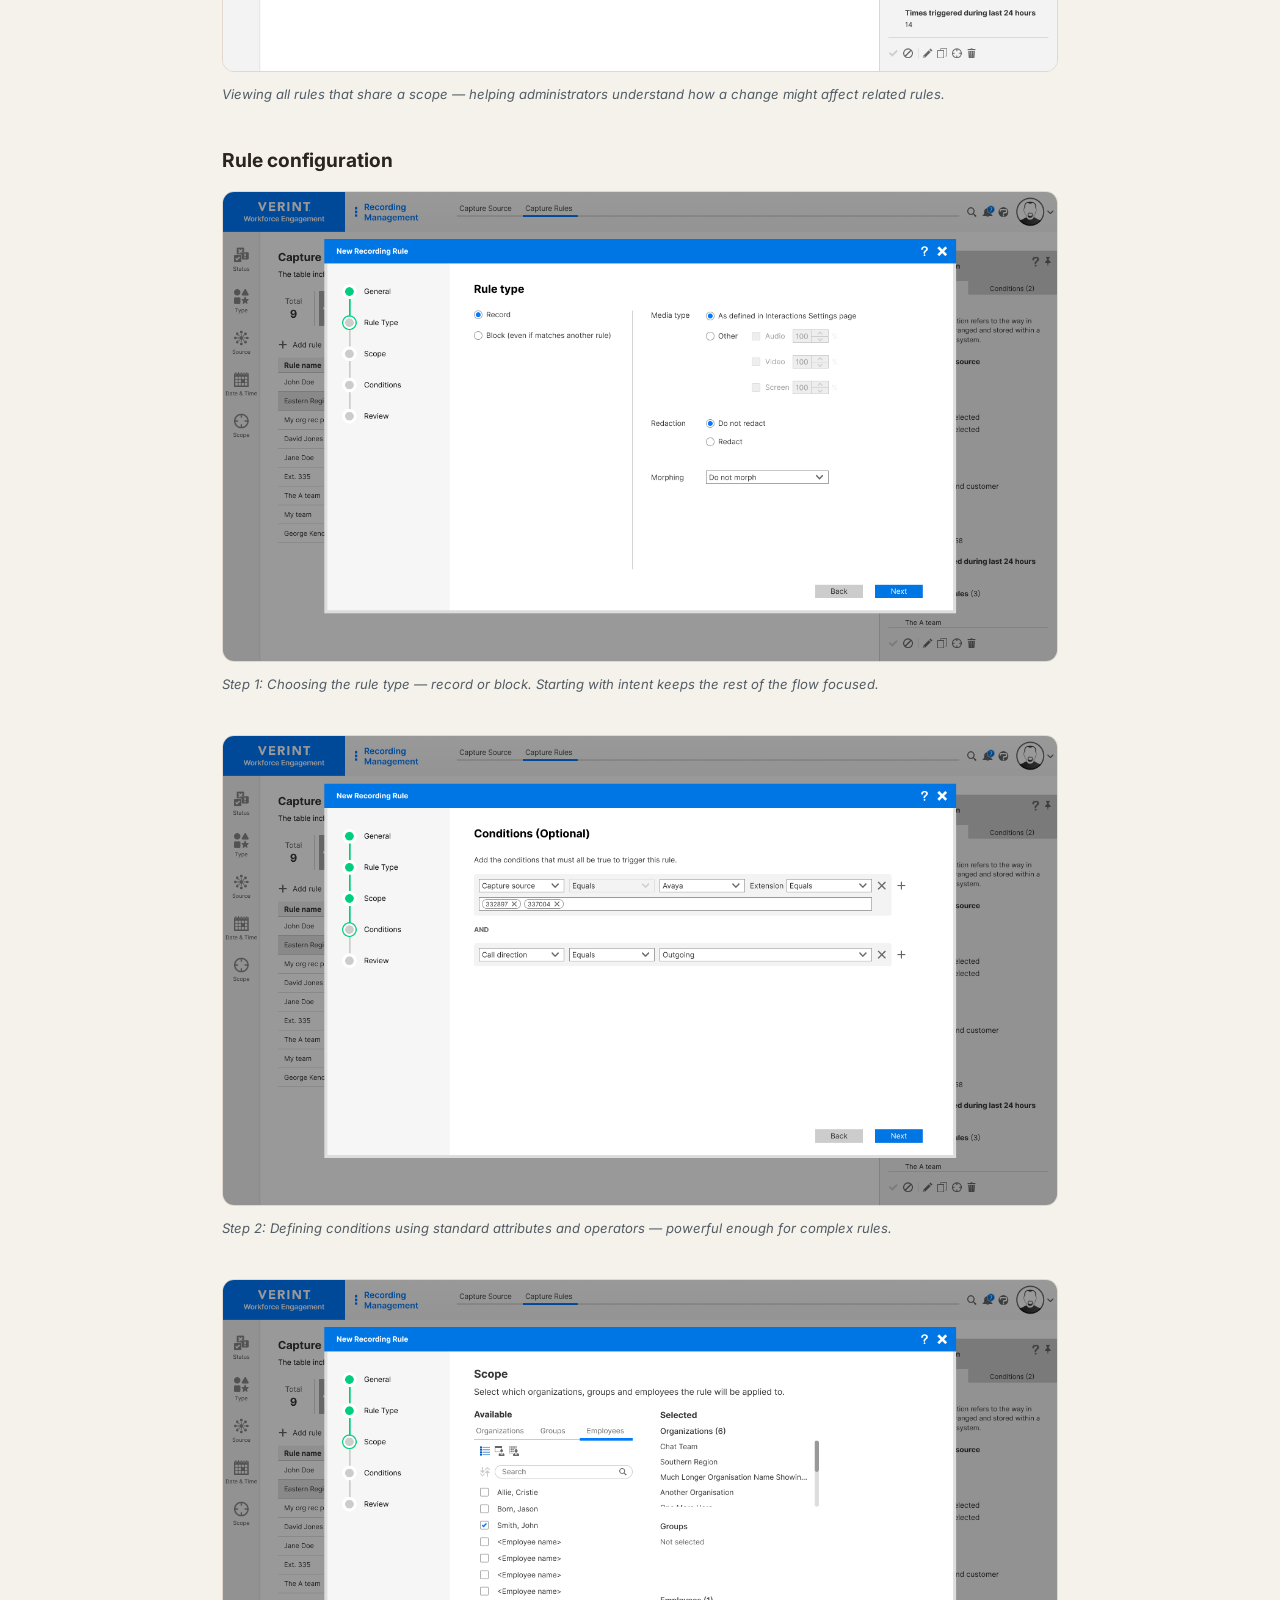
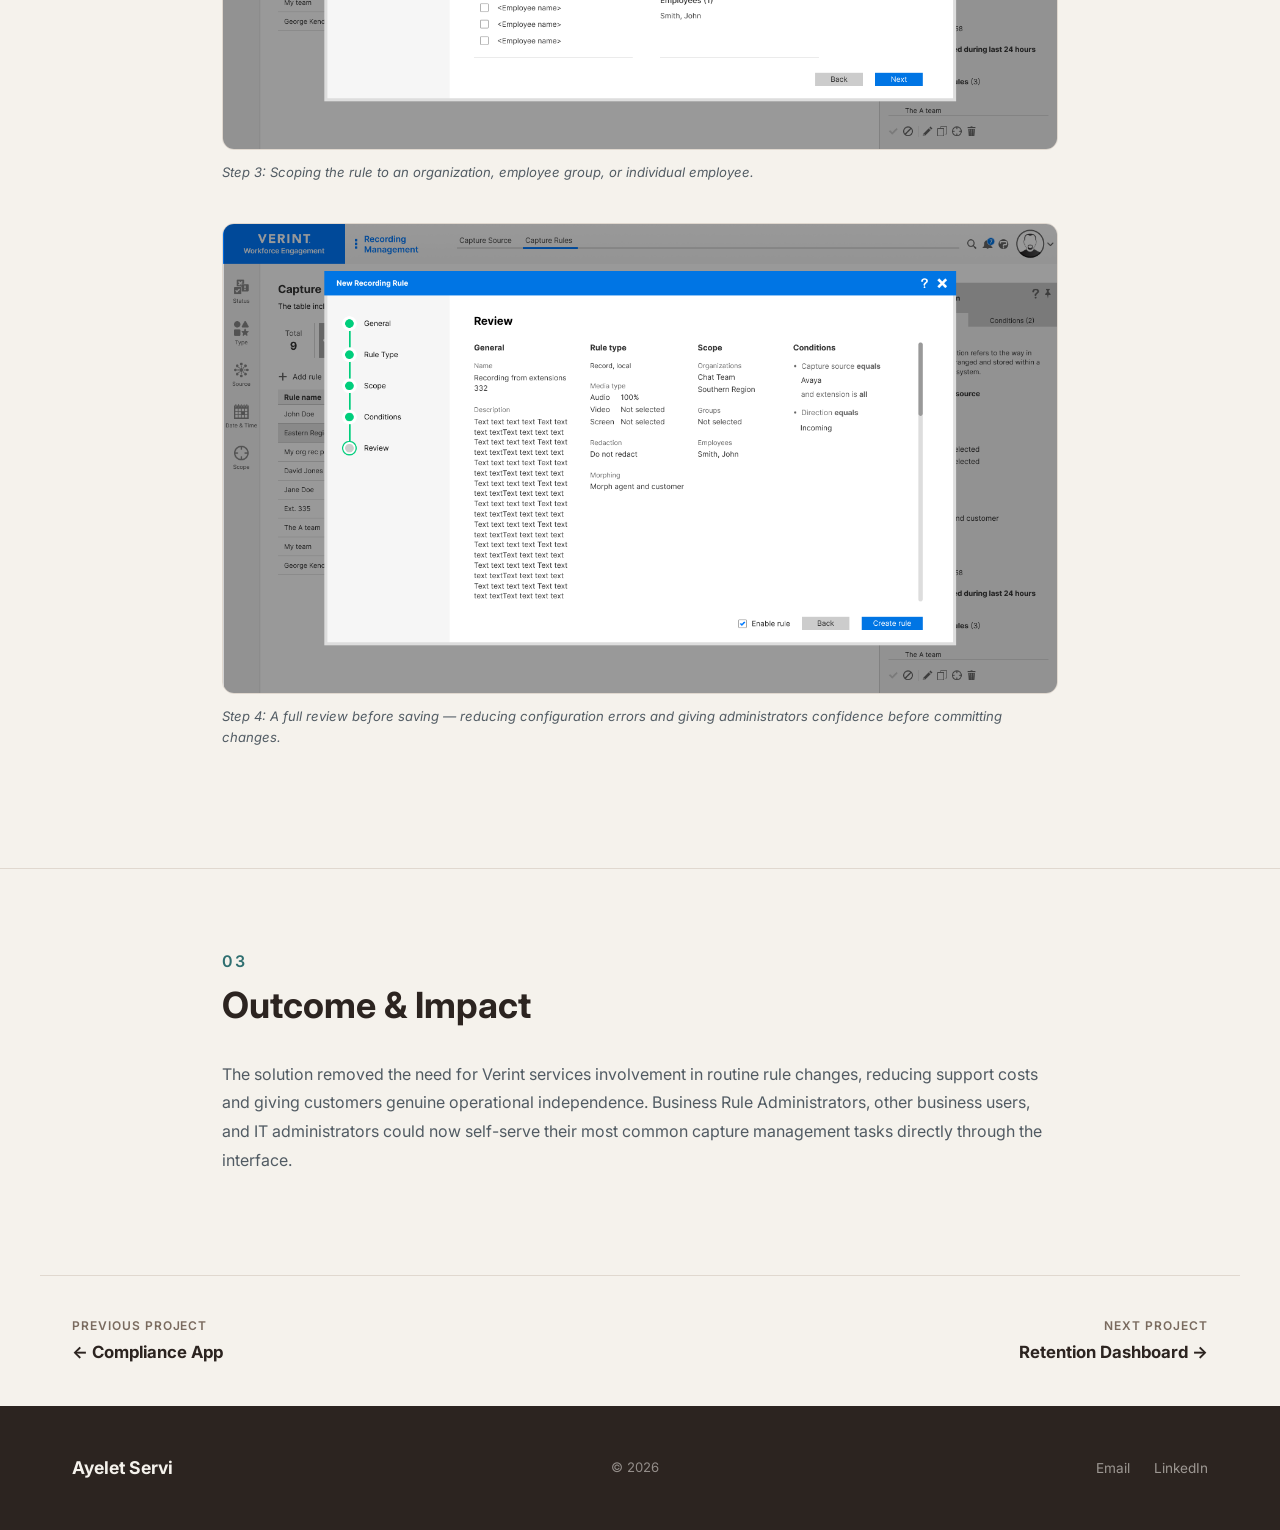
==== commit f263356a: "Add "The Design Challenge" callout and improve caption contrast Darken image-caption text for better" ====
--- a/docs/projects/capture-rules.html
+++ b/docs/projects/capture-rules.html
@@ -94,6 +94,10 @@
           <li><strong>Understand existing rules</strong> — administrators need a quick, clear view of what rules are currently active for a given org, employee group, or individual employee.</li>
           <li><strong>Monitor rule performance</strong> — users need to verify rules are triggering as intended, including how many times a rule fired in the last 24 hours and when it last triggered.</li>
         </ul>
+        <div class="cs-challenge">
+          <span class="cs-challenge__label">The design challenge</span>
+          <p>With no existing user interface to build on, the challenge was to transform a complex technical capability into a clear, end-to-end experience — enabling users to create capture rules and monitor their performance over time.</p>
+        </div>
       </div>
     </section>
 
--- a/docs/css/style.css
+++ b/docs/css/style.css
@@ -120,8 +120,10 @@
 
 .nav-logo {
   font-family: var(--font-serif);
-  font-size: 1.25rem;
-  font-weight: 700;
+  font-size: 17px;
+  font-weight: 500;
+  color: #F4F2ED;
+  letter-spacing: -0.01em;
   transition: color 0.2s;
 }
 .nav-logo:hover { color: var(--hero-accent); }
@@ -193,7 +195,7 @@
 
 .section-label {
   display: inline-block;
-  font-size: 0.78rem;
+  font-size: 0.8425rem;
   font-weight: 600;
   letter-spacing: 0.1em;
   text-transform: uppercase;
@@ -235,7 +237,7 @@
   z-index: -1;
 }
 
-.hero-text { max-width: 520px; }
+.hero-text { max-width: 620px; }
 
 .eyebrow {
   font-size: 0.85rem;
@@ -256,10 +258,10 @@
 }
 
 .hero-tagline {
-  font-size: clamp(1.4rem, 2.6vw, 1.75rem);
+  font-size: clamp(1.05rem, 1.6vw, 1.2rem);
   font-weight: 400;
   color: #D5D5D1;
-  line-height: 1.55;
+  line-height: 1.6;
   margin-bottom: 2.5rem;
 }
 
@@ -337,14 +339,14 @@
 .tag {
   font-size: 0.75rem;
   font-weight: 500;
-  color: var(--text-muted);
+  color: #4E5960;
   background: var(--bg-alt);
   padding: 0.3rem 0.75rem;
   border-radius: 100px;
 }
 
 .tag--ai {
-  color: var(--warm-text);
+  color: #4E5960;
   background: var(--warm-light);
   font-weight: 600;
 }
@@ -376,7 +378,7 @@
    ============================================================ */
 .about-grid {
   display: grid;
-  grid-template-columns: 2fr 3fr;
+  grid-template-columns: 1.7fr 3.3fr;
   gap: 5rem;
   align-items: start;
 }
@@ -786,7 +788,7 @@
 }
 .cs-image-block figcaption {
   font-size: 0.82rem;
-  color: var(--text-muted);
+  color: #515B63;
   text-align: left;
   margin-top: 0.75rem;
   font-style: italic;
@@ -815,6 +817,29 @@
   margin-bottom: 0.25rem;
 }
 
+.cs-challenge {
+  margin-top: 2rem;
+  padding: 1.5rem 1.75rem;
+  background: var(--accent-light);
+  border-left: 3px solid var(--accent);
+  border-radius: 0 var(--radius-sm) var(--radius-sm) 0;
+}
+.cs-challenge__label {
+  display: block;
+  font-size: 0.78rem;
+  font-weight: 700;
+  letter-spacing: 0.06em;
+  text-transform: uppercase;
+  color: #1F4F50;
+  margin-bottom: 0.6rem;
+}
+.cs-challenge p {
+  font-size: 1rem;
+  color: #515B63;
+  line-height: 1.8;
+  margin: 0;
+}
+
 .cs-divider {
   border: none;
   border-top: 1px solid var(--border);
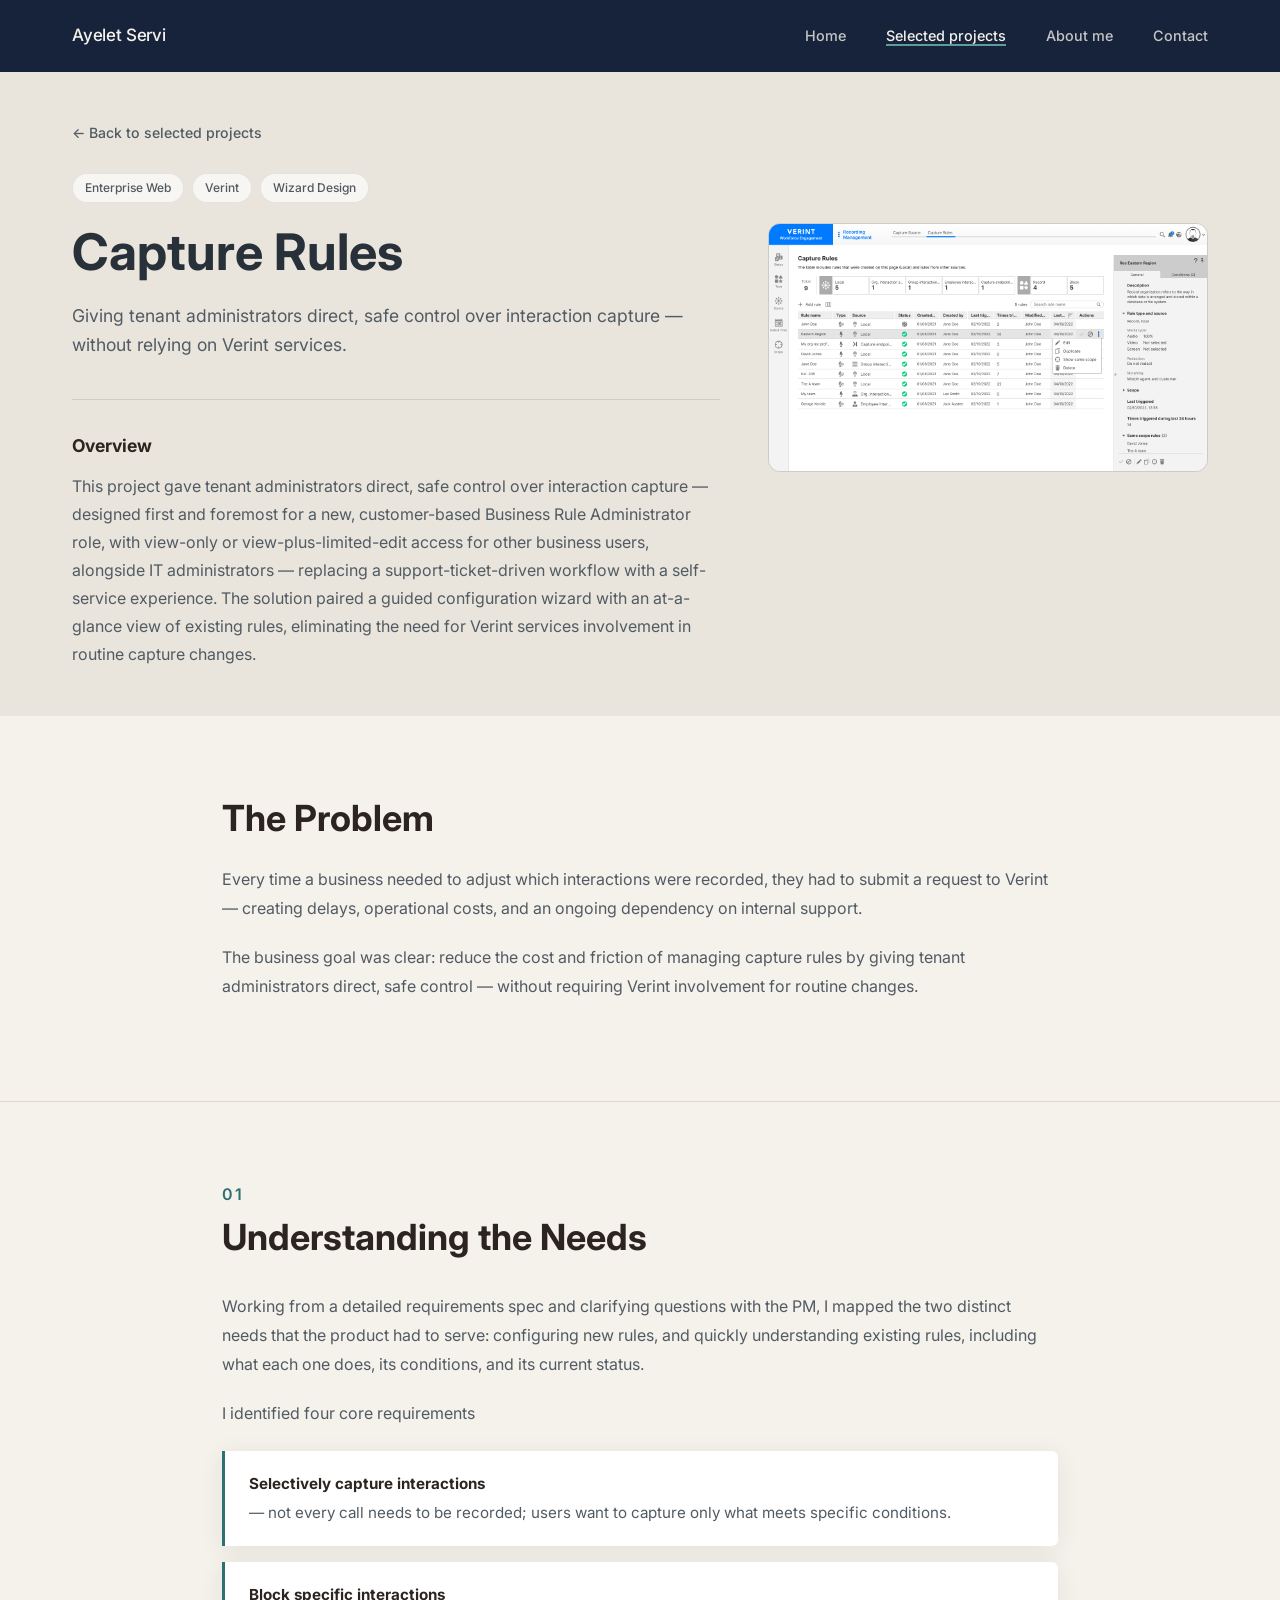
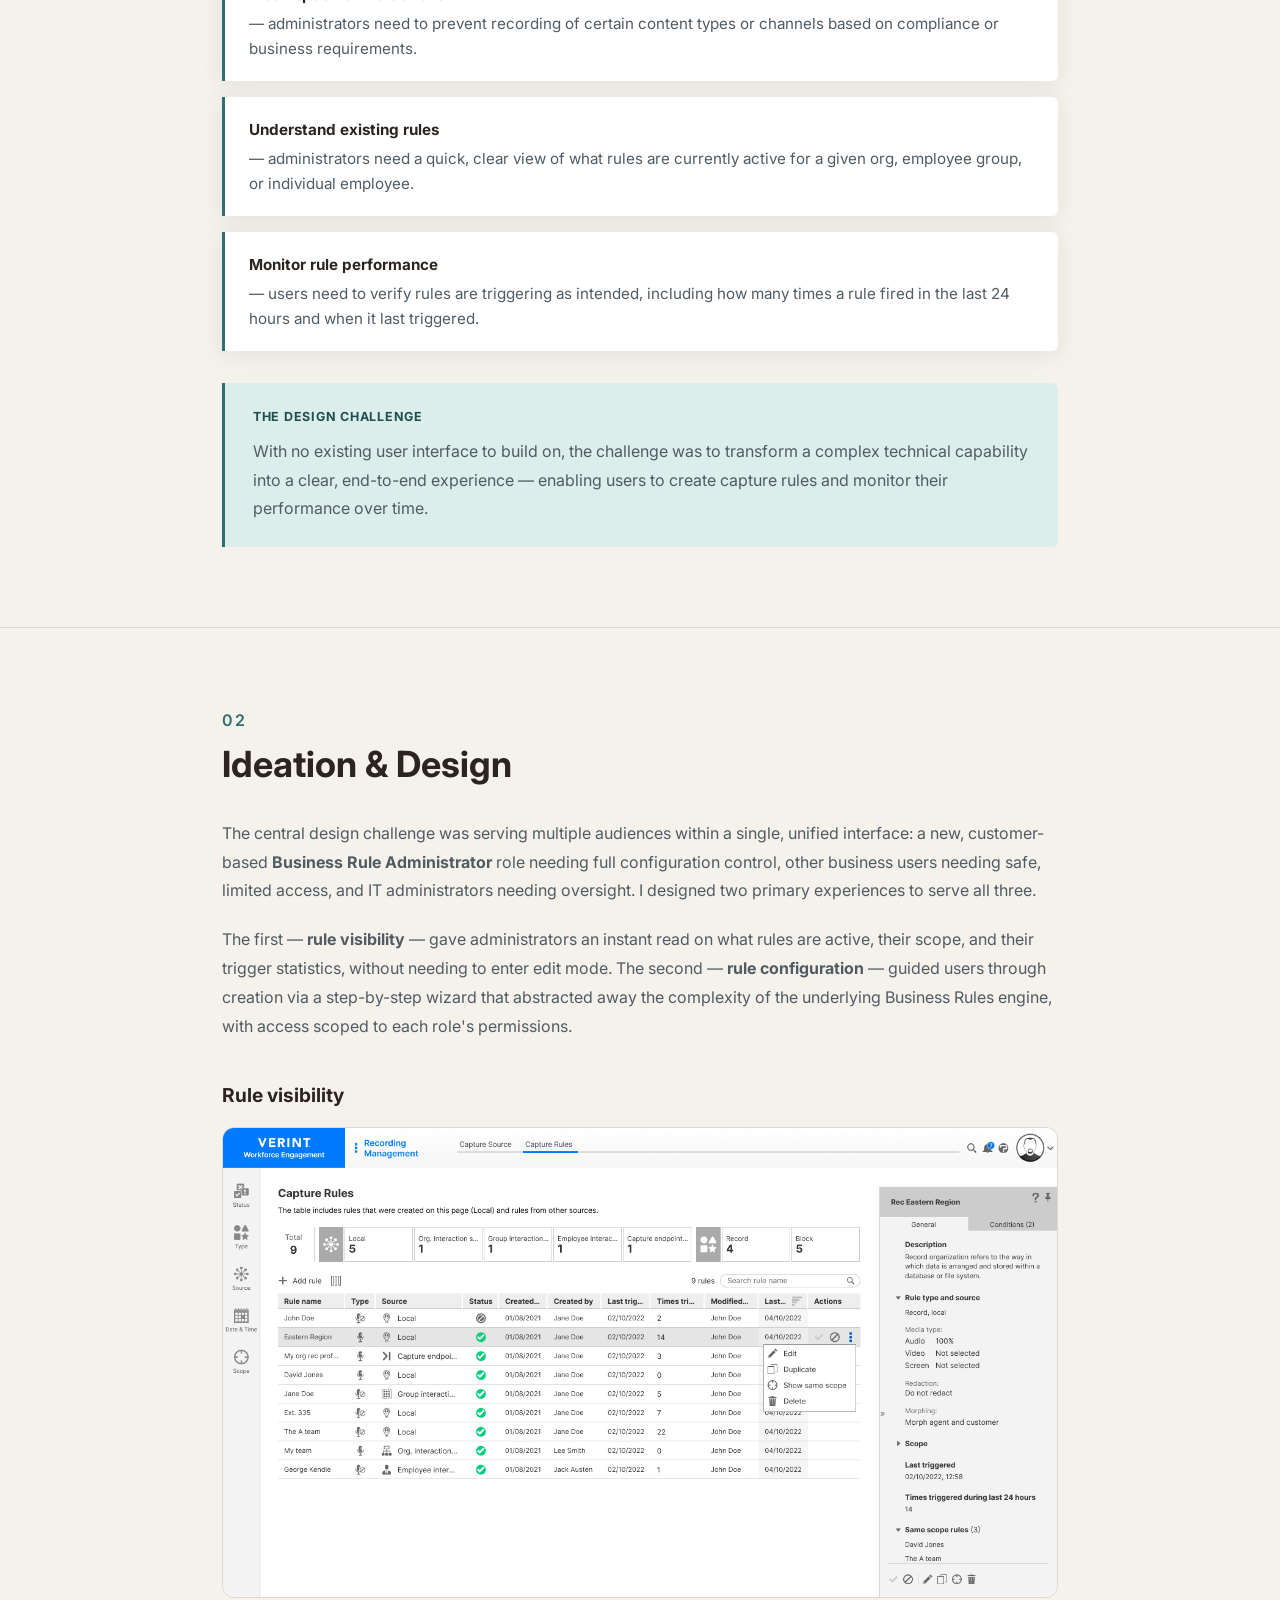
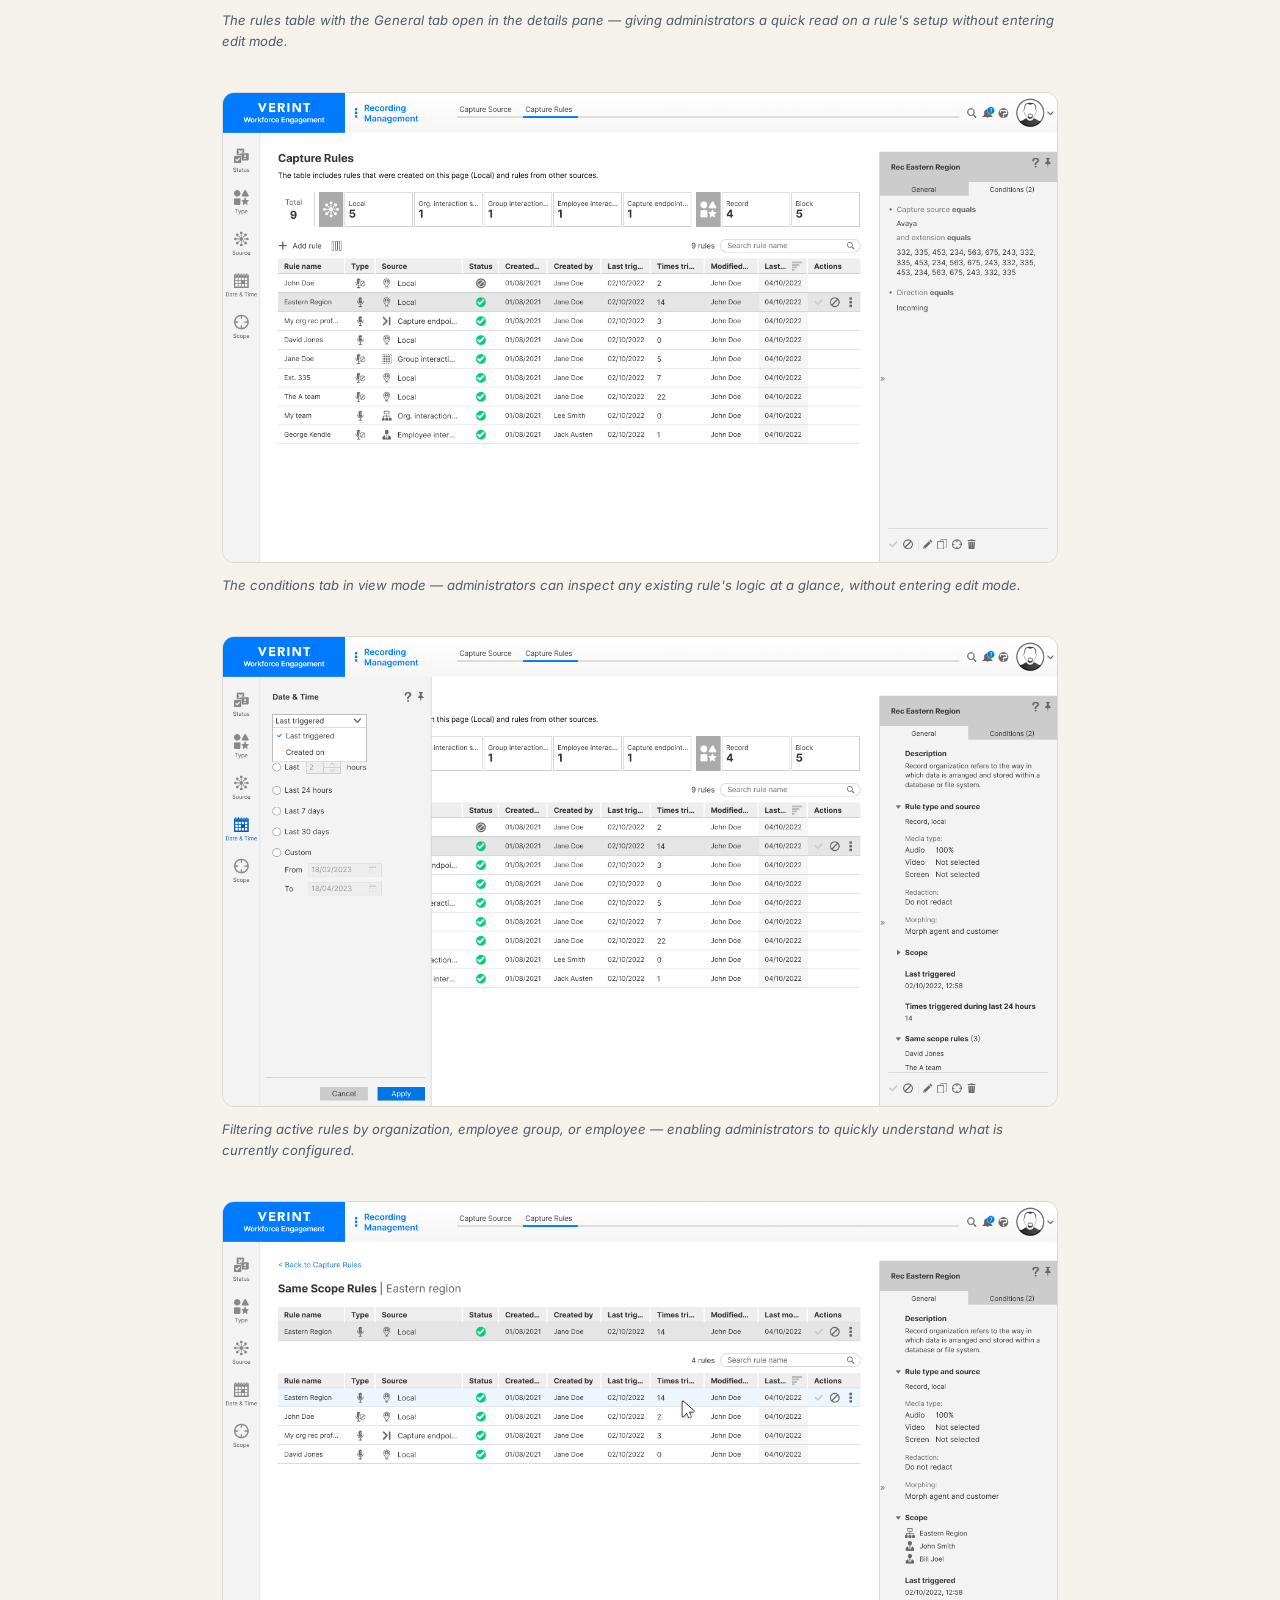
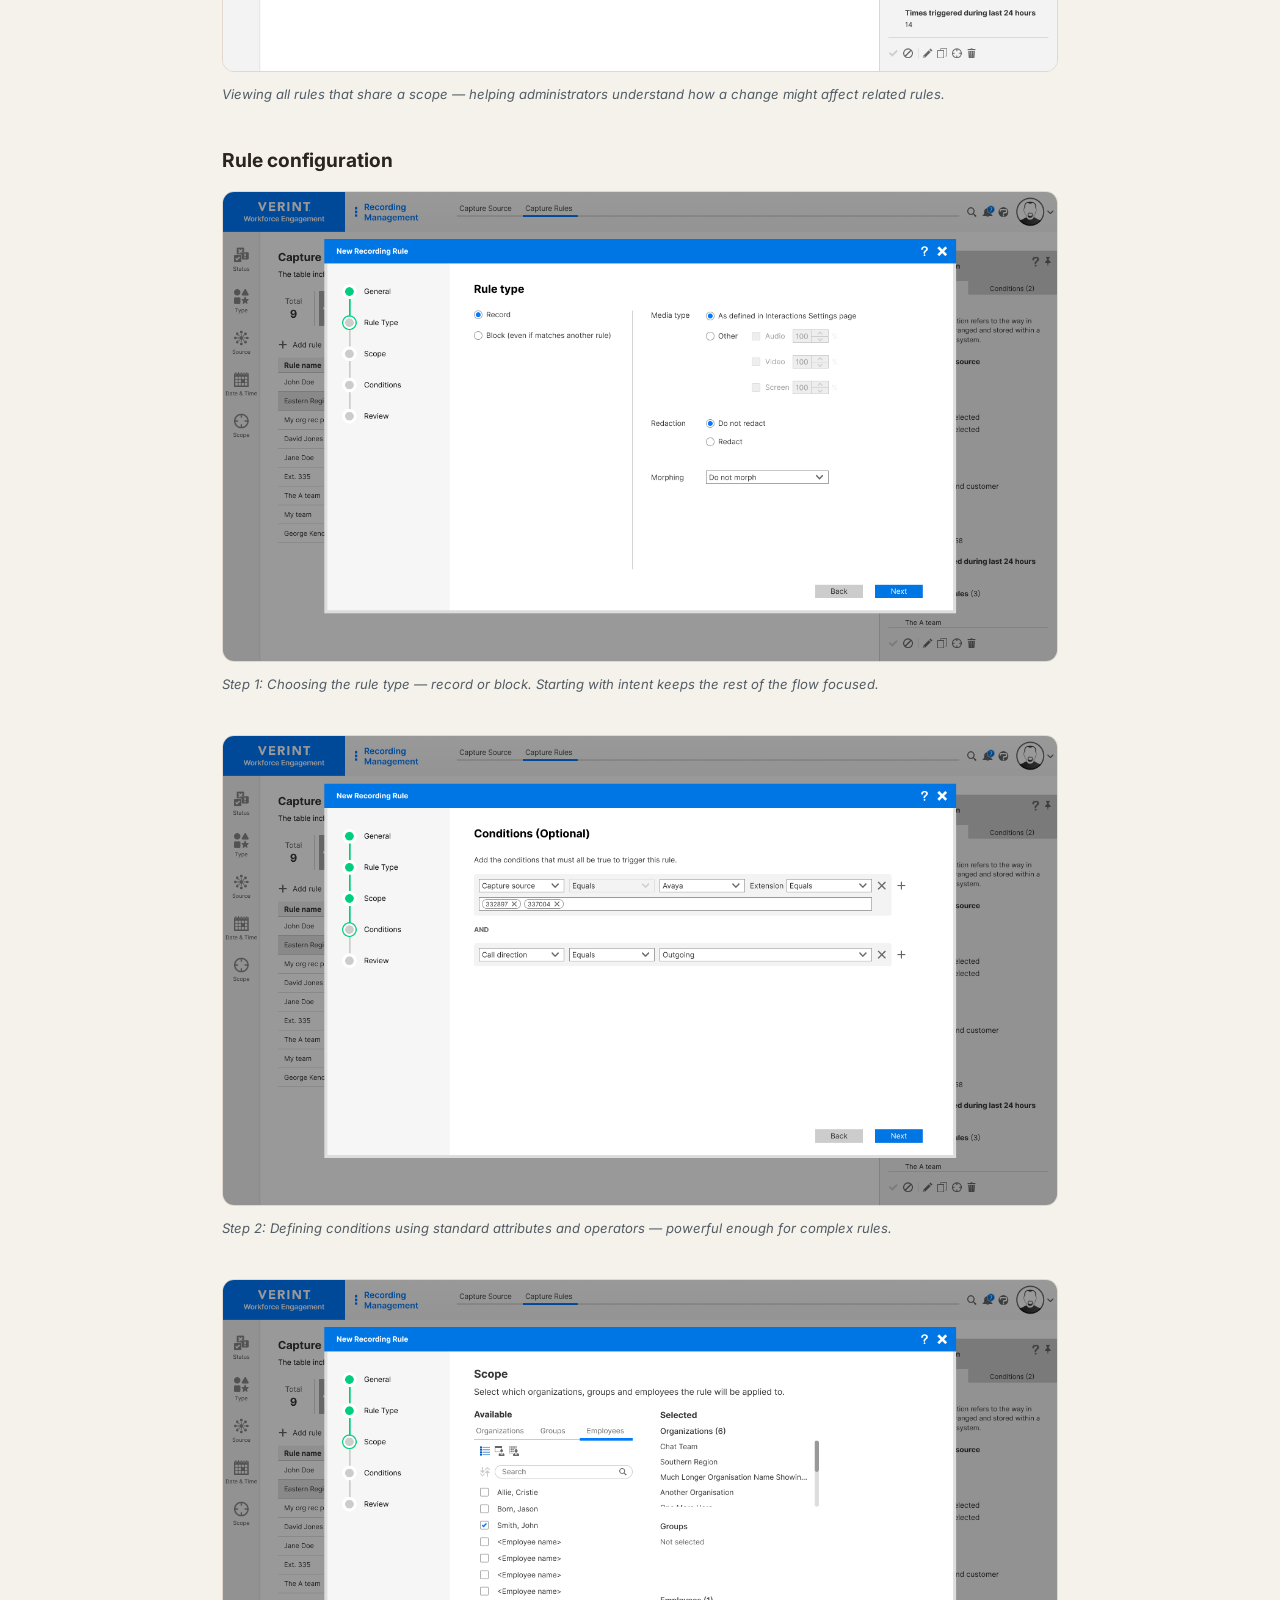
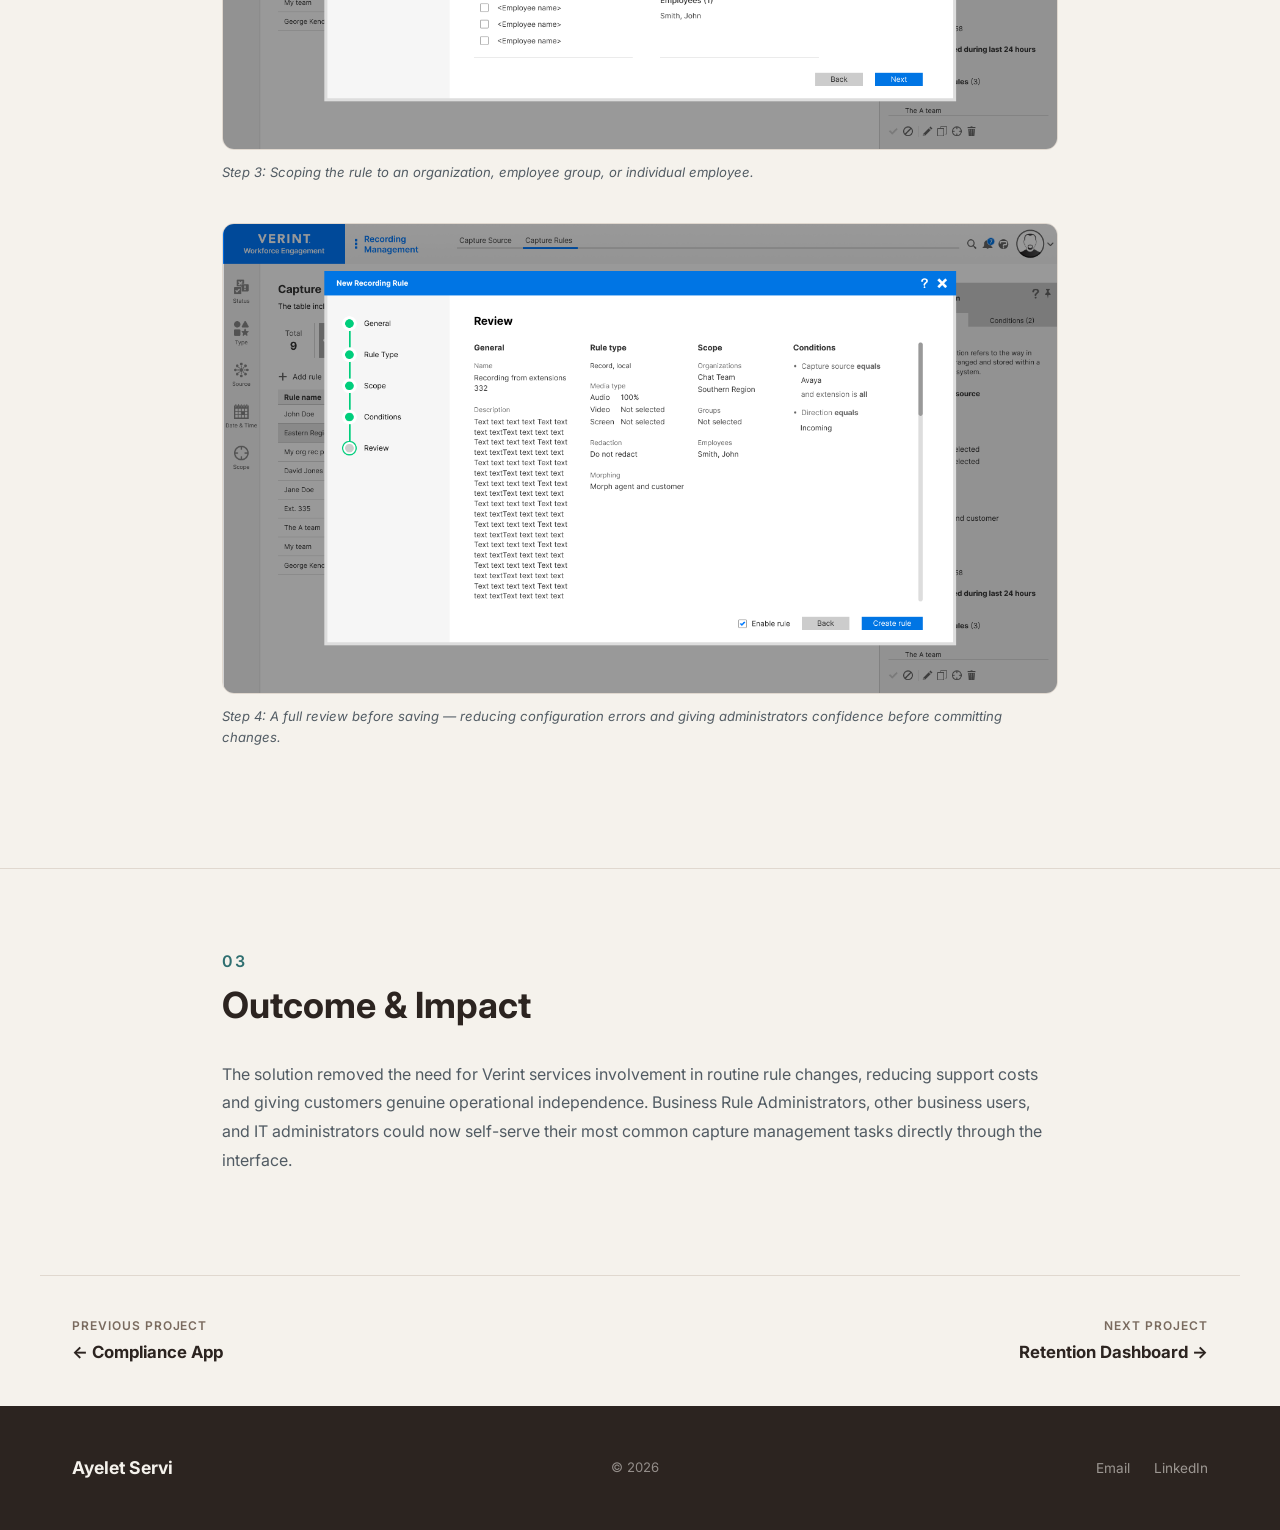
==== commit 0ace4536: "Accessibility fixes and unified chip colors Add a noscript fallback so content isn't invisible witho" ====
--- a/docs/projects/capture-rules.html
+++ b/docs/projects/capture-rules.html
@@ -16,6 +16,7 @@
   <link rel="preconnect" href="https://fonts.gstatic.com" crossorigin />
   <link href="https://fonts.googleapis.com/css2?family=Inter:wght@300;400;500;600&display=swap" rel="stylesheet" />
   <link rel="stylesheet" href="../css/style.css" />
+  <noscript><style>.reveal { opacity: 1 !important; transform: none !important; }</style></noscript>
 </head>
 <body>
 
--- a/docs/css/style.css
+++ b/docs/css/style.css
@@ -157,11 +157,15 @@
 .nav-toggle {
   display: none;
   flex-direction: column;
+  align-items: center;
+  justify-content: center;
   gap: 5px;
   background: none;
   border: none;
   cursor: pointer;
   padding: 4px;
+  min-width: 44px;
+  min-height: 44px;
 }
 .hamburger-line {
   width: 24px;
@@ -205,14 +209,6 @@
 
 .section-header { margin-bottom: 3.5rem; }
 #work .section-header { margin-bottom: 1.5rem; }
-
-.section-header h2 {
-  font-family: var(--font-serif);
-  font-size: clamp(2rem, 4vw, 2.75rem);
-  font-weight: 700;
-  line-height: 1.2;
-  margin-bottom: 1.25rem;
-}
 
 
 /* ============================================================
@@ -345,12 +341,6 @@
   border-radius: 100px;
 }
 
-.tag--ai {
-  color: #4E5960;
-  background: var(--warm-light);
-  font-weight: 600;
-}
-
 .project-tag {
   font-size: 0.75rem;
   font-weight: 500;
@@ -580,6 +570,19 @@
 .reveal.visible {
   opacity: 1;
   transform: translateY(0);
+}
+
+@media (prefers-reduced-motion: reduce) {
+  html { scroll-behavior: auto; }
+  .fade-in-up {
+    animation: none;
+    opacity: 1;
+  }
+  .reveal {
+    opacity: 1;
+    transform: none;
+    transition: none;
+  }
 }
 
 
@@ -683,7 +686,7 @@
   display: inline-block;
   font-size: 0.88rem;
   font-weight: 500;
-  color: var(--text-muted);
+  color: #515B63;
   margin-bottom: 1.75rem;
   transition: color 0.2s;
 }
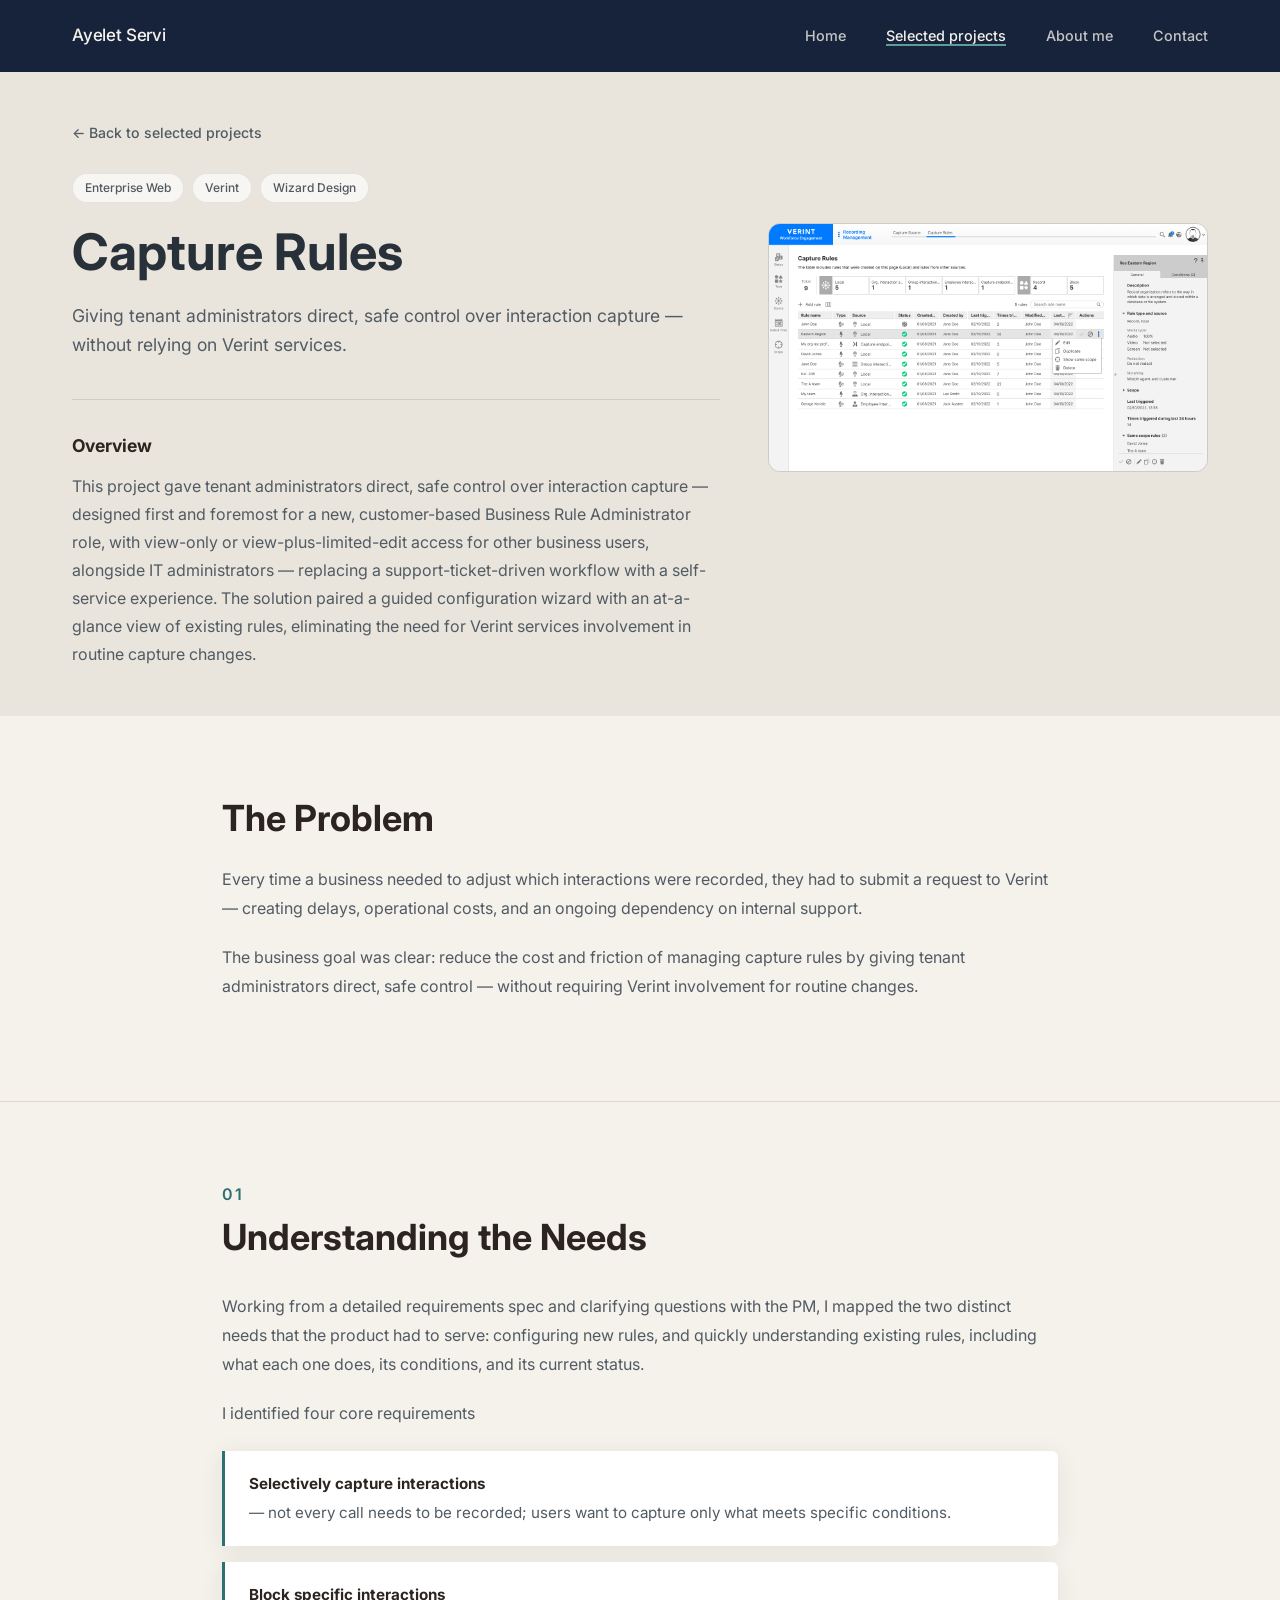
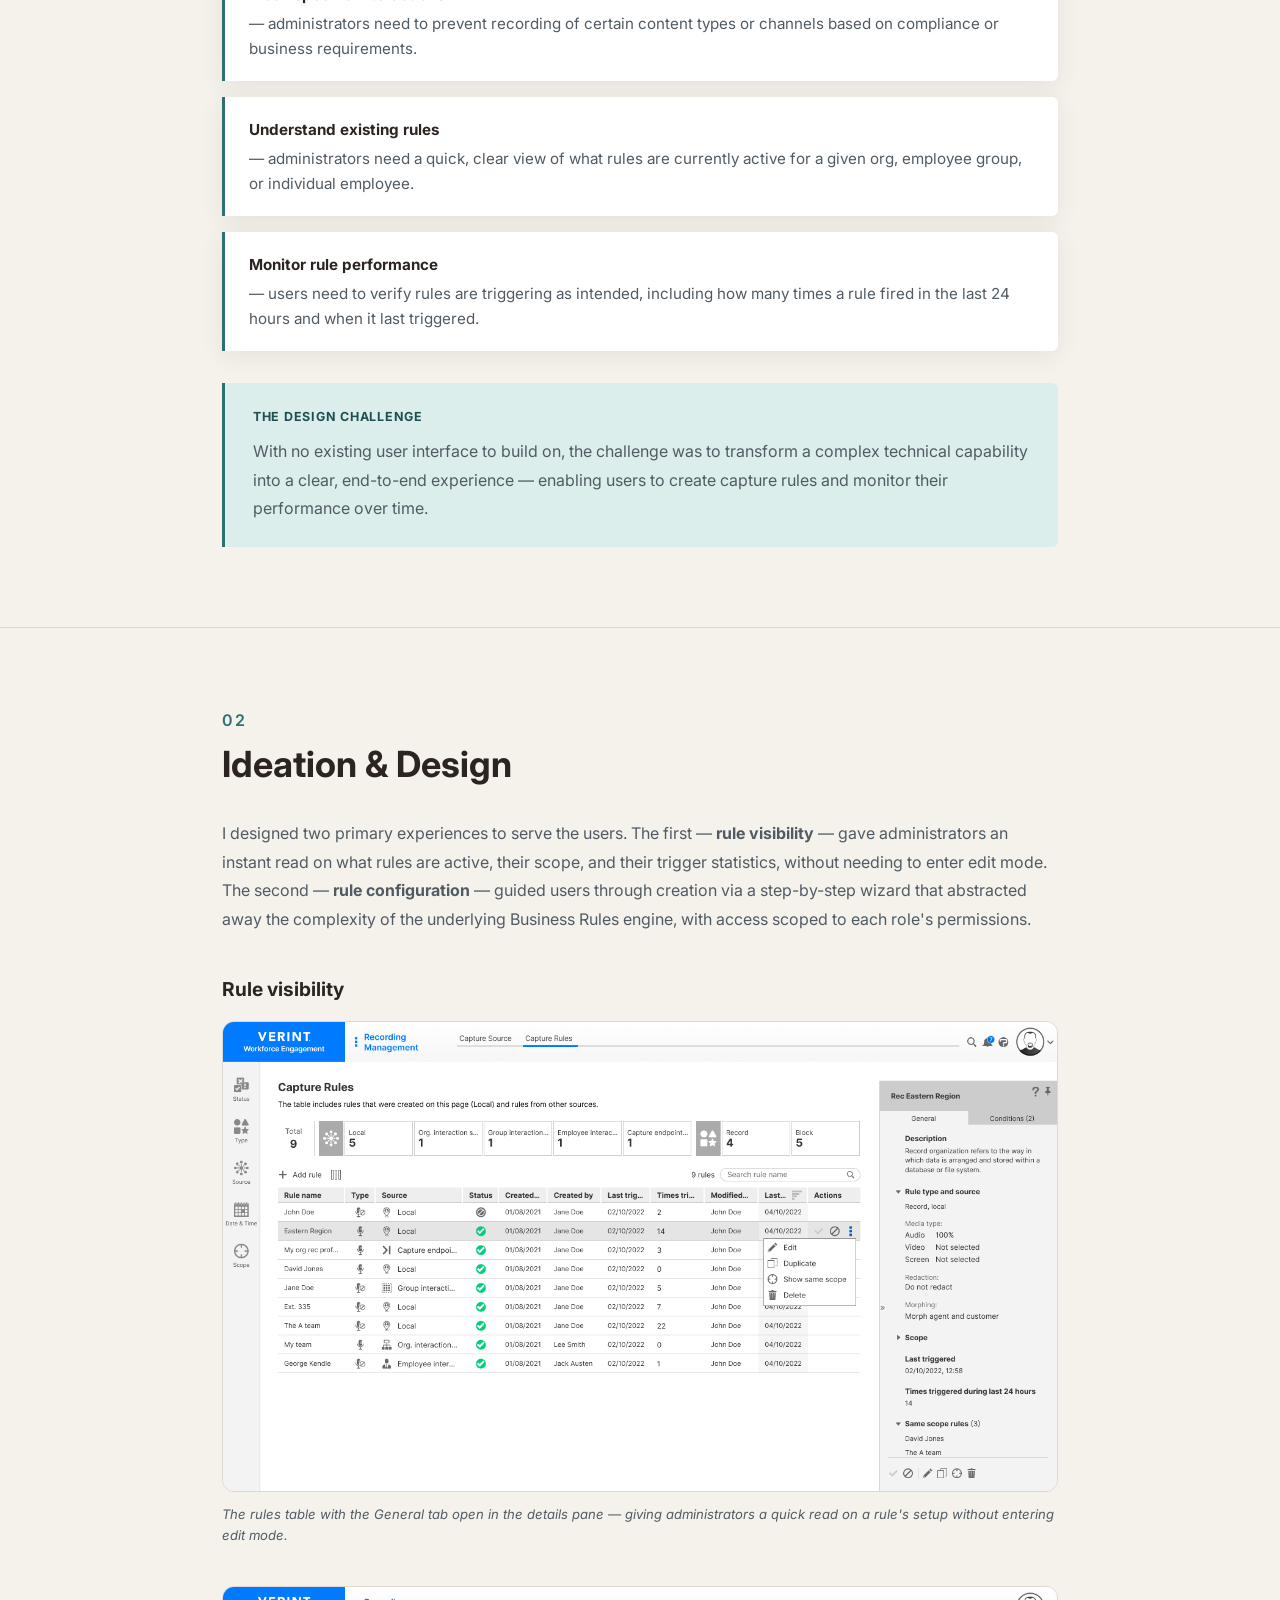
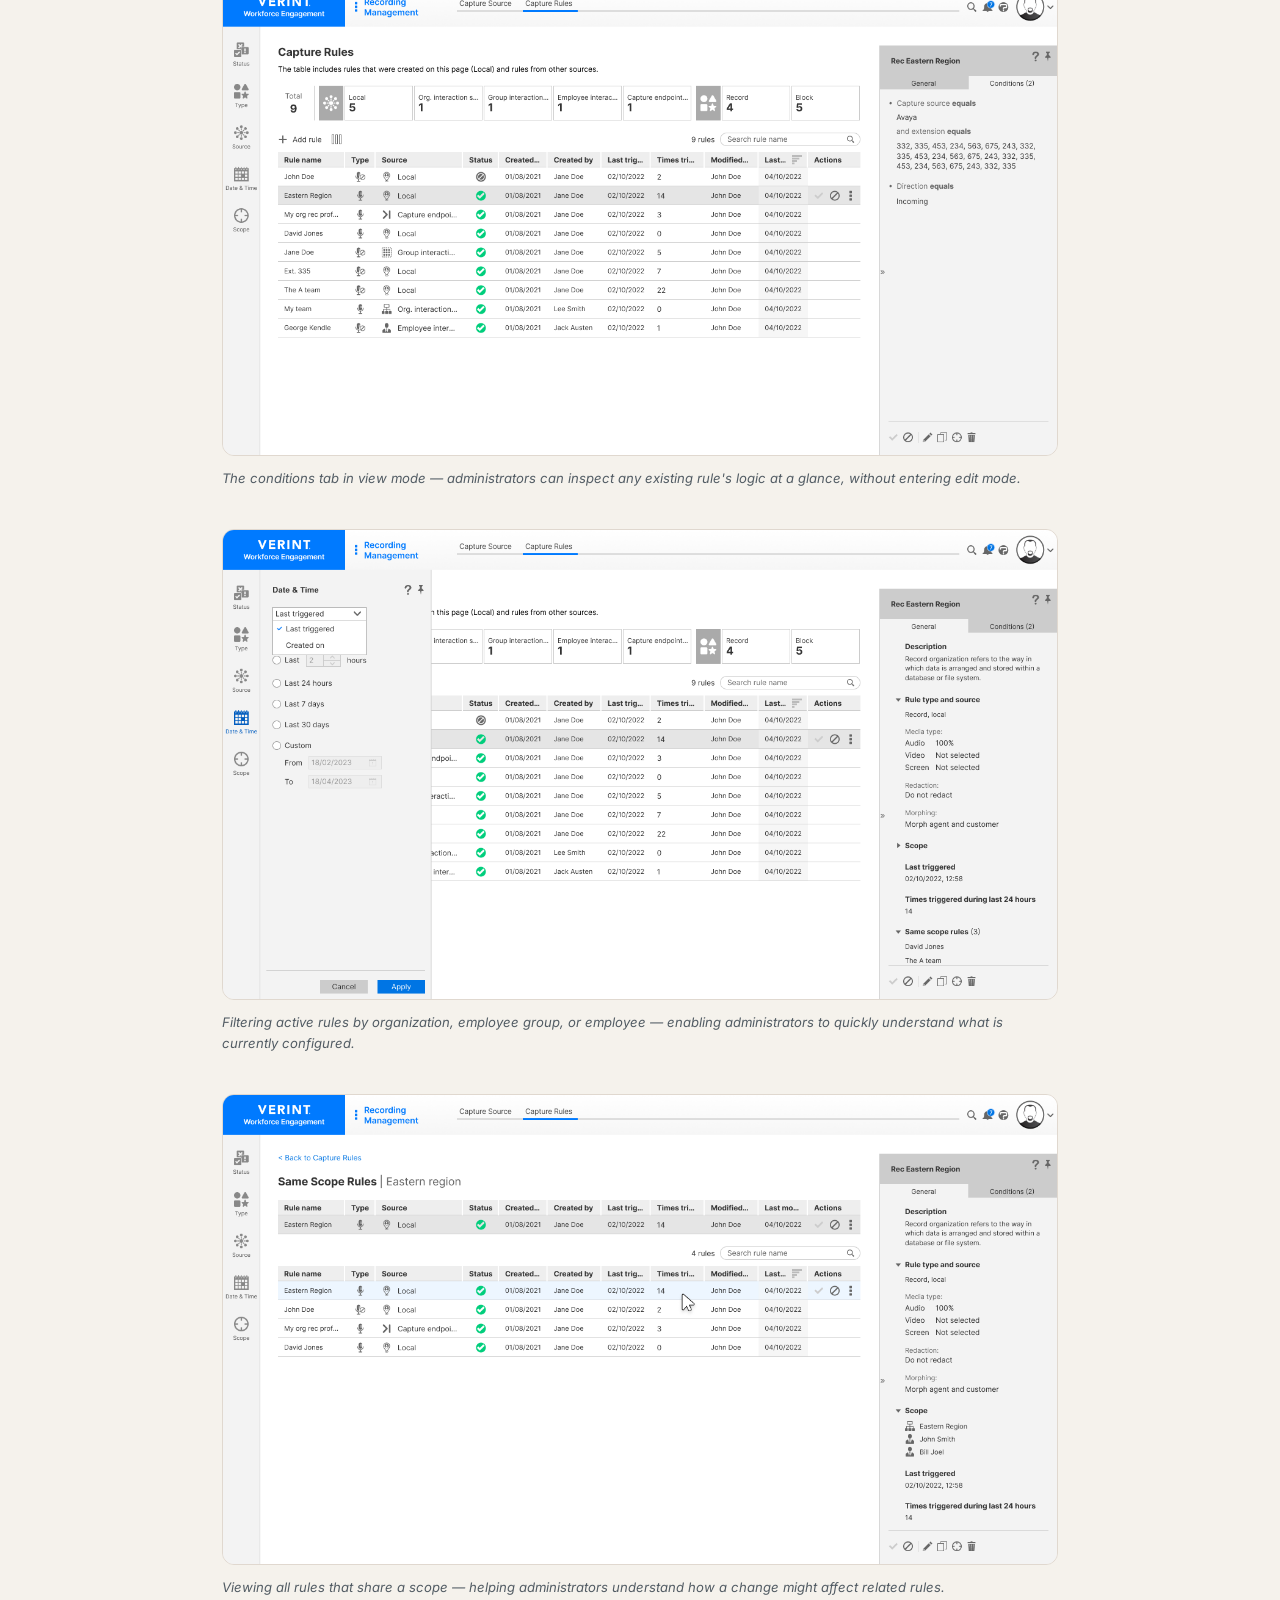
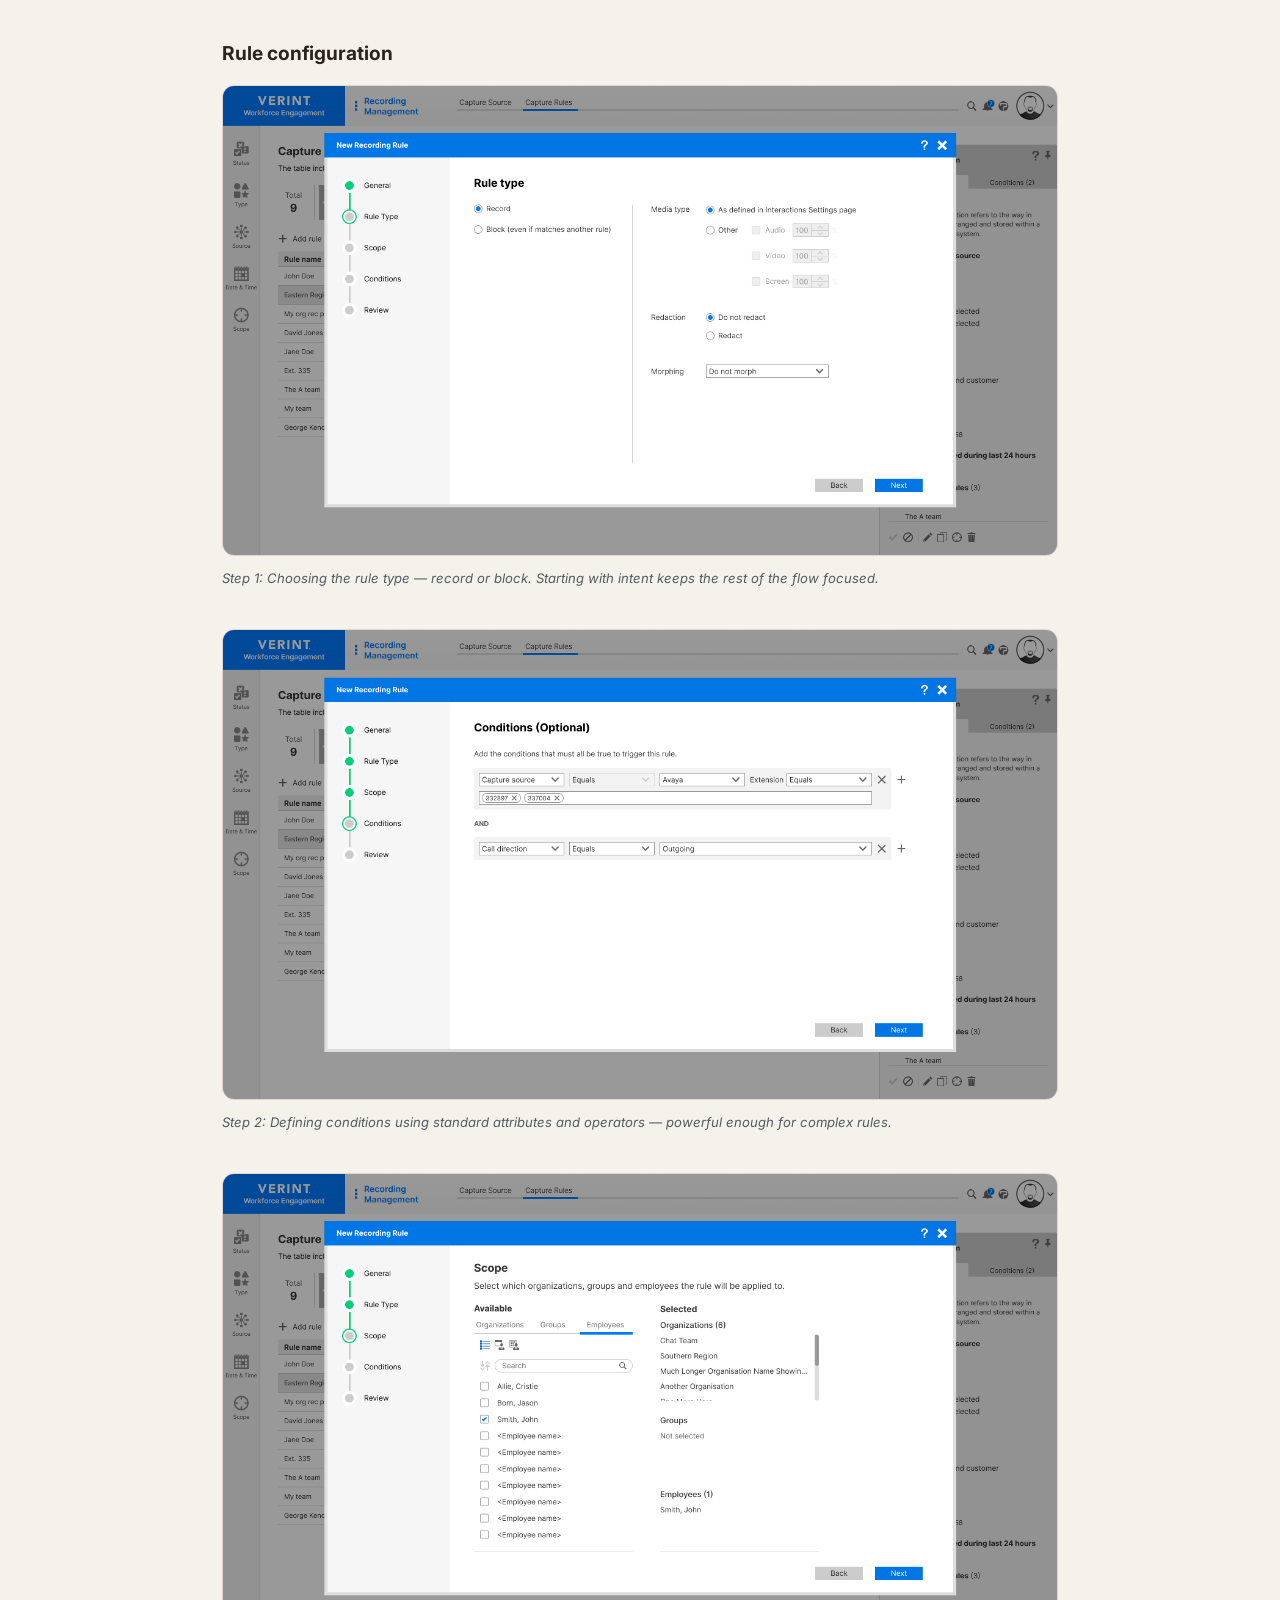
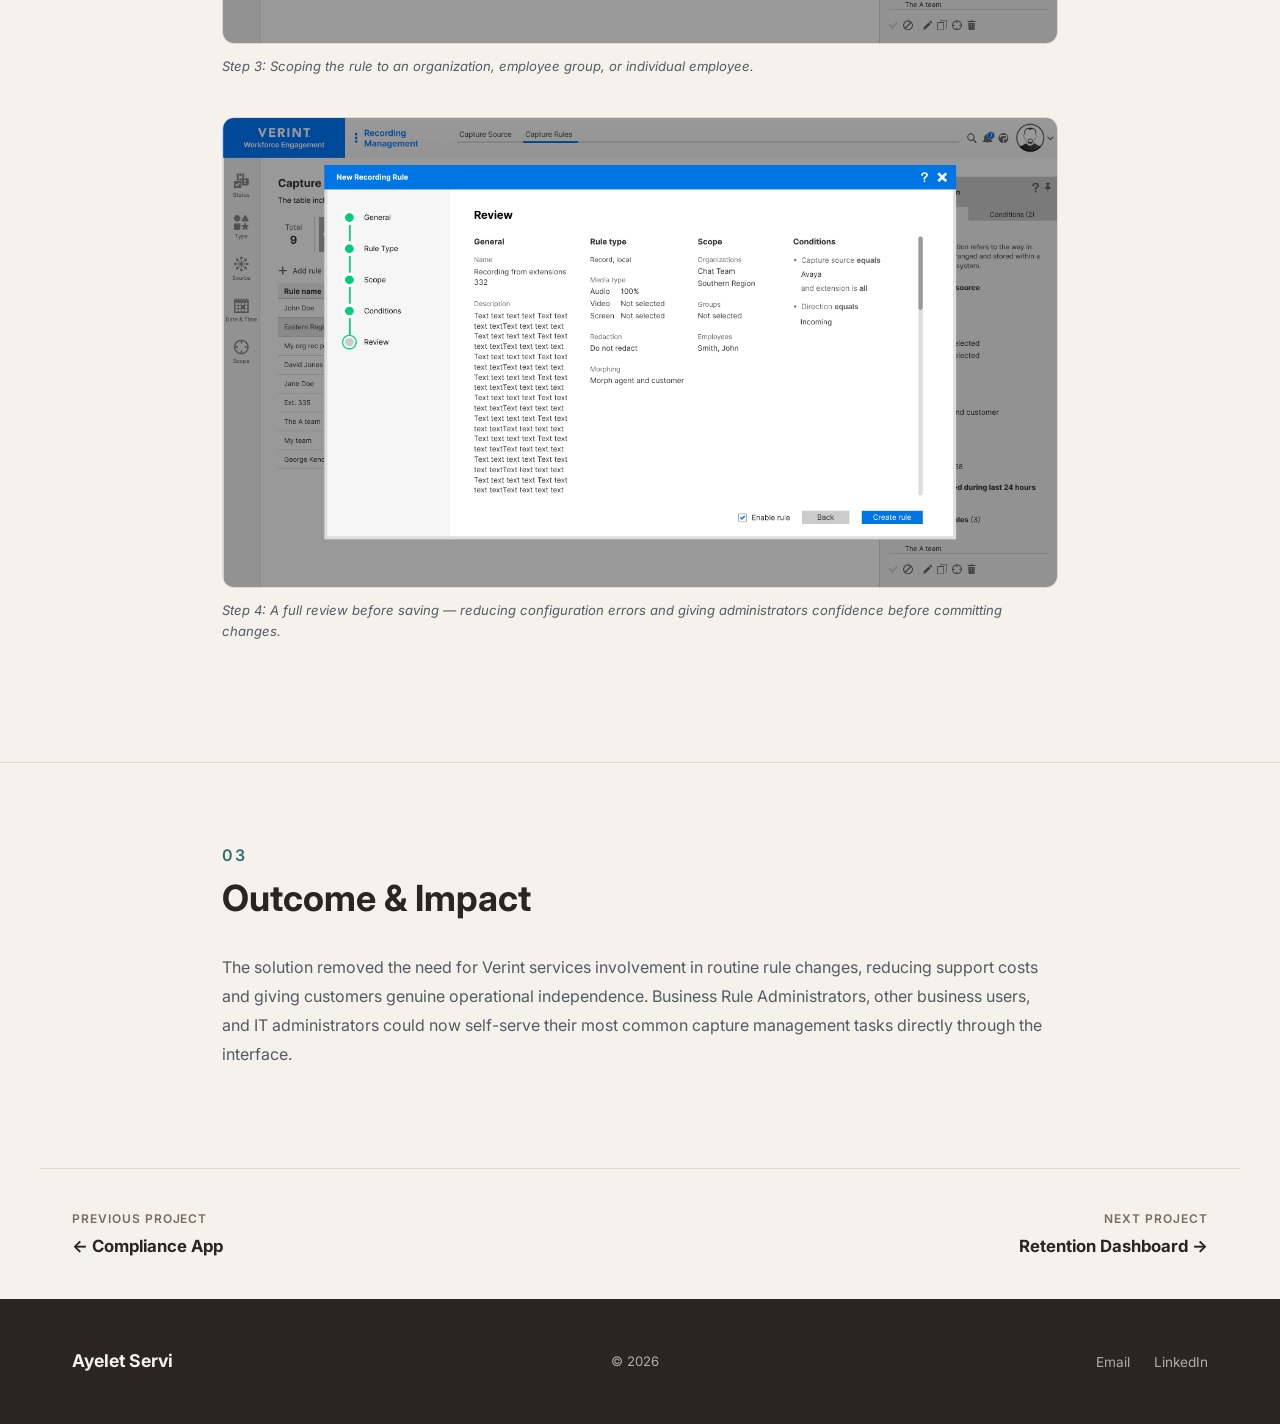
==== commit fcdc6434: "Simplify Capture Rules ideation intro copy Co-Authored-By: Claude Sonnet 5 <noreply@anthropic.com>" ====
--- a/docs/projects/capture-rules.html
+++ b/docs/projects/capture-rules.html
@@ -111,10 +111,7 @@
           <h2>Ideation &amp; Design</h2>
         </div>
         <p>
-          The central design challenge was serving multiple audiences within a single, unified interface: a new, customer-based <strong>Business Rule Administrator</strong> role needing full configuration control, other business users needing safe, limited access, and IT administrators needing oversight. I designed two primary experiences to serve all three.
-        </p>
-        <p>
-          The first — <strong>rule visibility</strong> — gave administrators an instant read on what rules are active, their scope, and their trigger statistics, without needing to enter edit mode. The second — <strong>rule configuration</strong> — guided users through creation via a step-by-step wizard that abstracted away the complexity of the underlying Business Rules engine, with access scoped to each role's permissions.
+          I designed two primary experiences to serve the users. The first — <strong>rule visibility</strong> — gave administrators an instant read on what rules are active, their scope, and their trigger statistics, without needing to enter edit mode. The second — <strong>rule configuration</strong> — guided users through creation via a step-by-step wizard that abstracted away the complexity of the underlying Business Rules engine, with access scoped to each role's permissions.
         </p>
         <h3>Rule visibility</h3>
         <figure class="cs-image-block reveal">
--- a/docs/css/style.css
+++ b/docs/css/style.css
@@ -534,7 +534,7 @@
 
 .footer-copy {
   font-size: 0.82rem;
-  color: rgba(249, 246, 241, 0.5);
+  color: rgba(249, 246, 241, 0.65);
 }
 
 .footer-links {
@@ -543,7 +543,7 @@
 }
 .footer-links a {
   font-size: 0.85rem;
-  color: rgba(249, 246, 241, 0.55);
+  color: rgba(249, 246, 241, 0.65);
   transition: color 0.2s;
 }
 .footer-links a:hover { color: var(--bg); }
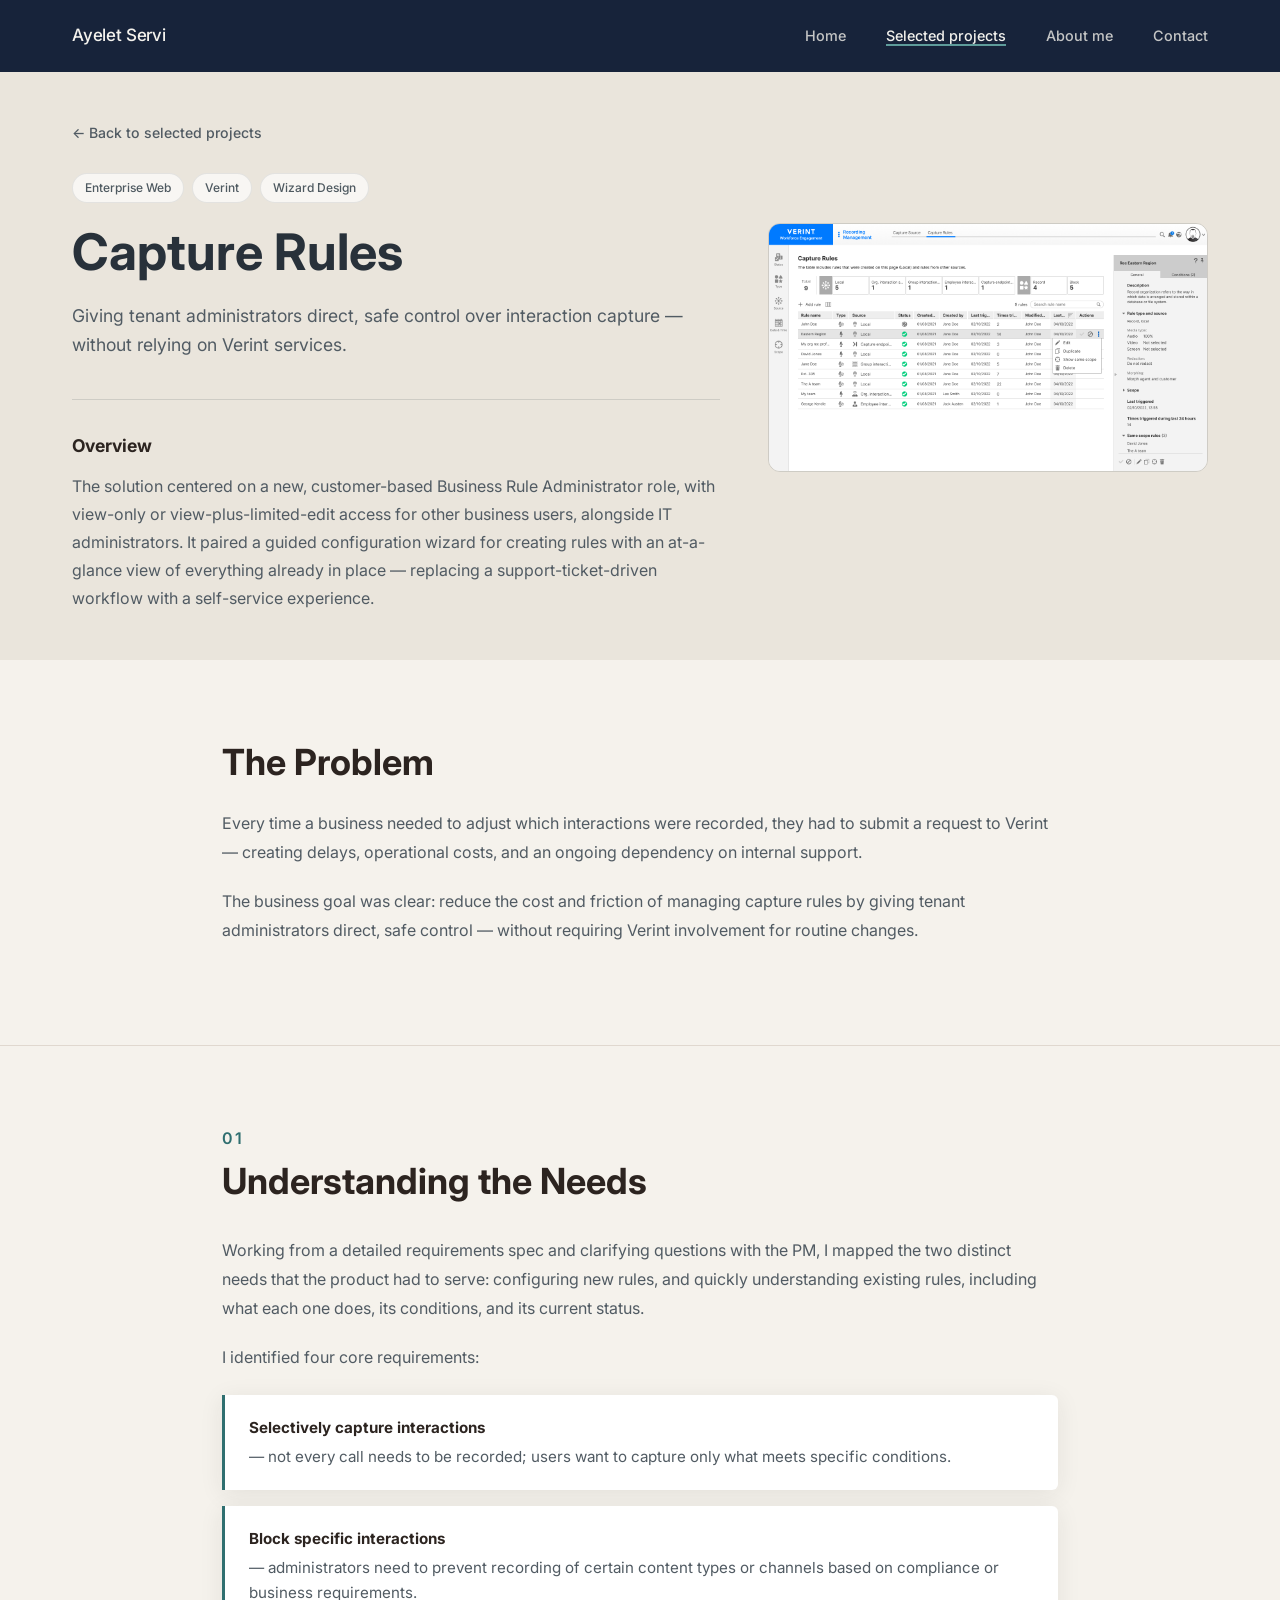
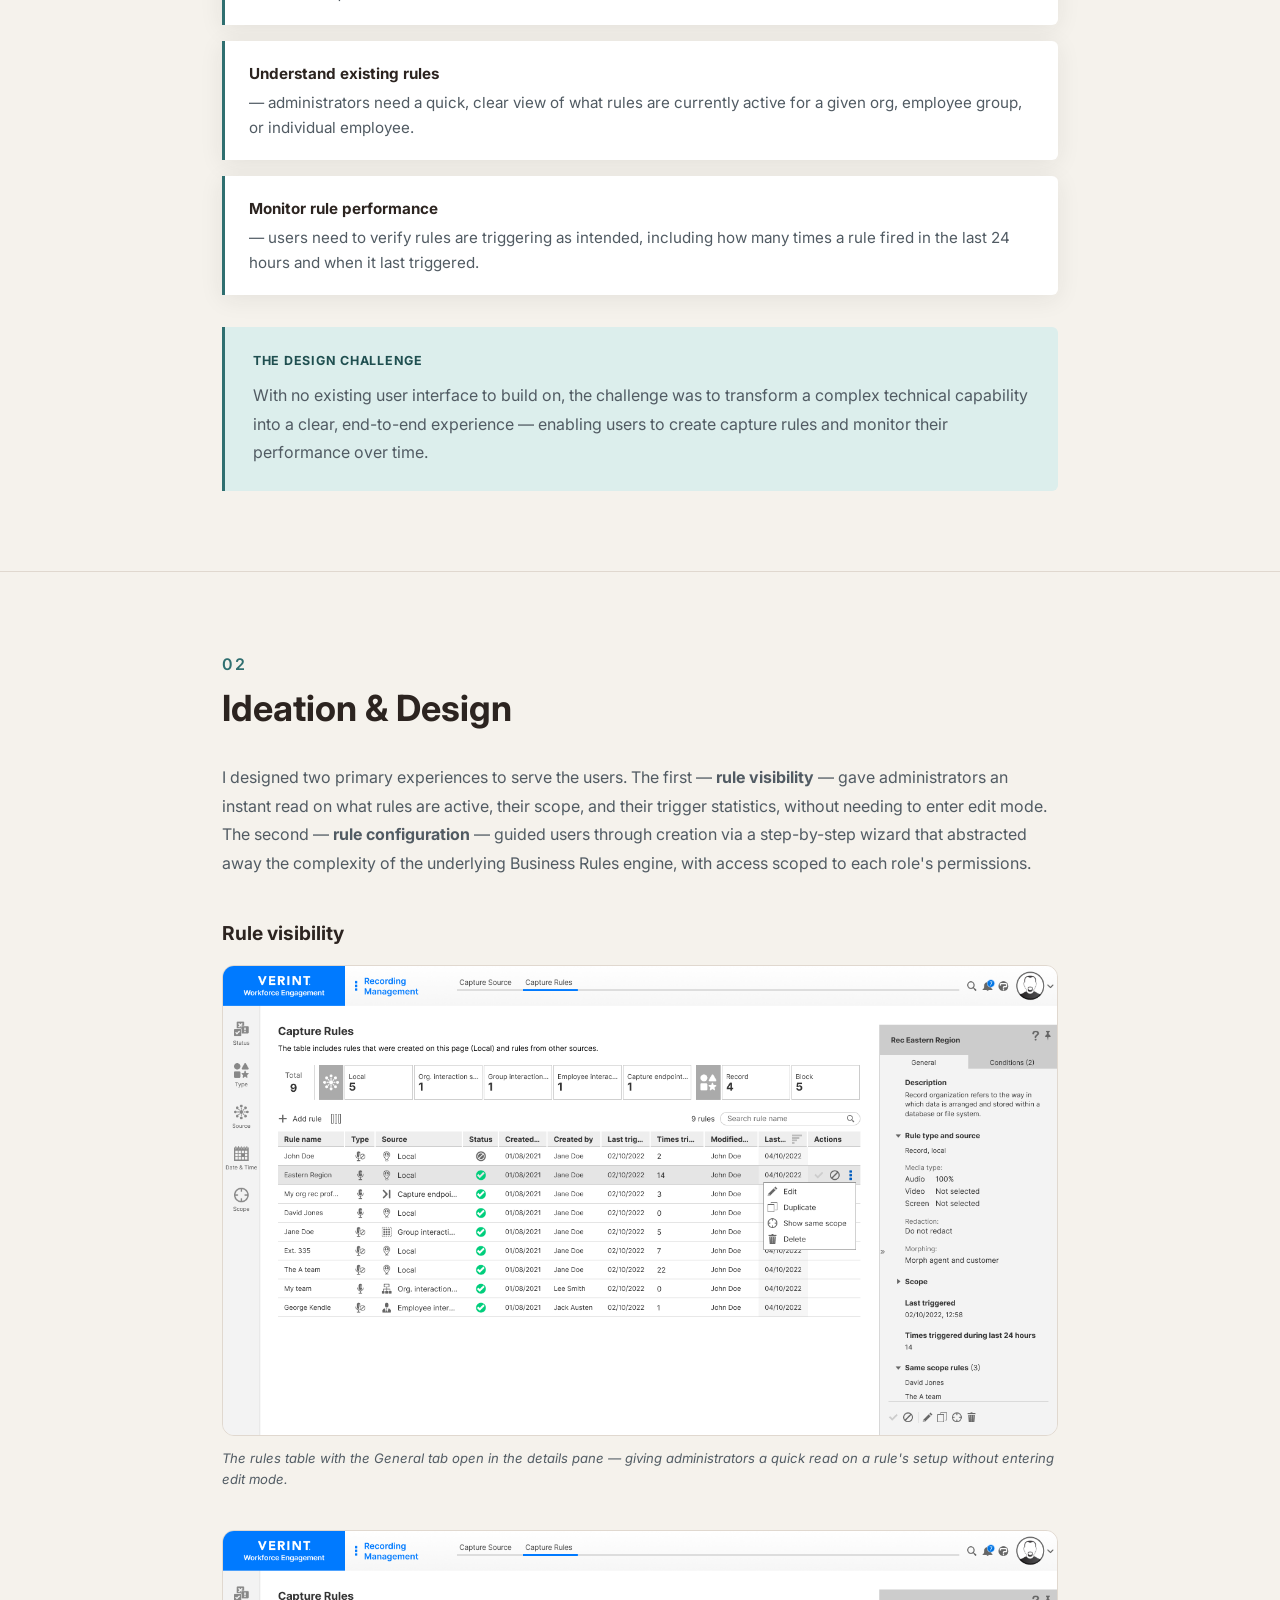
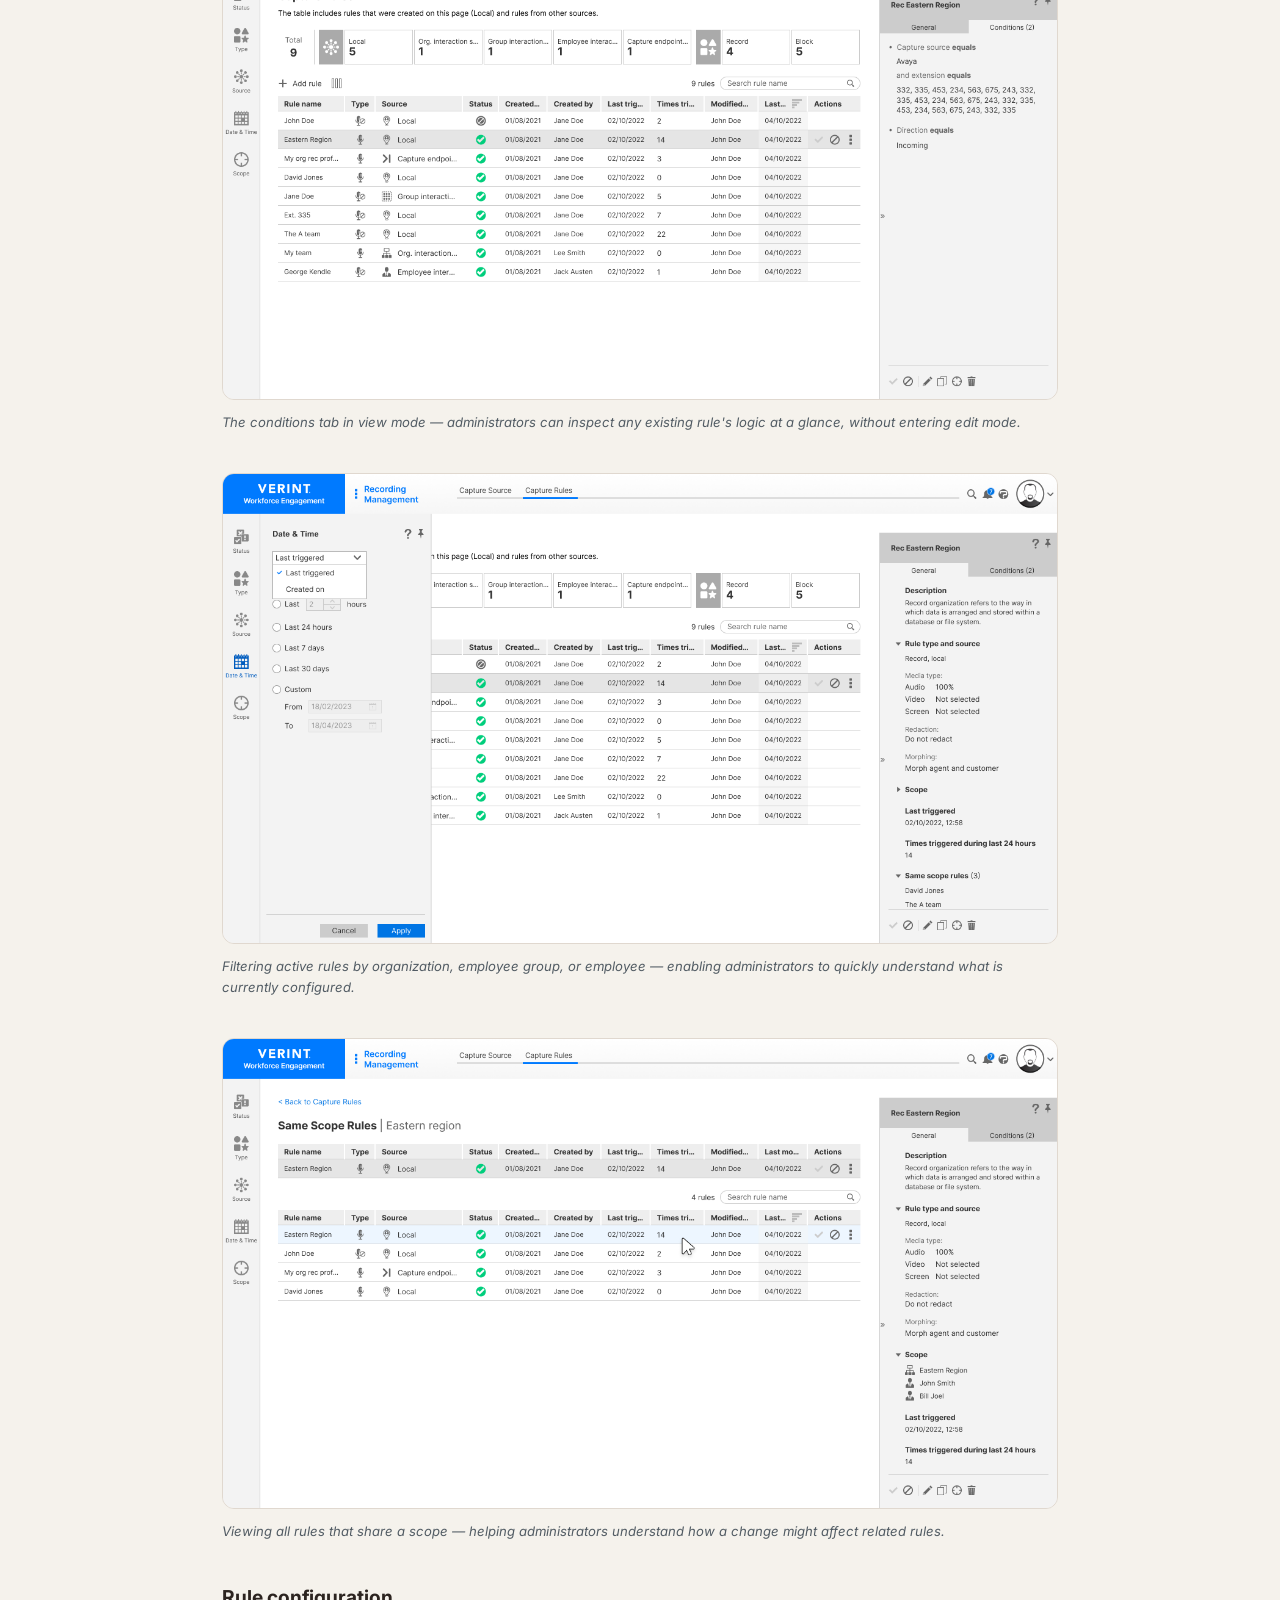
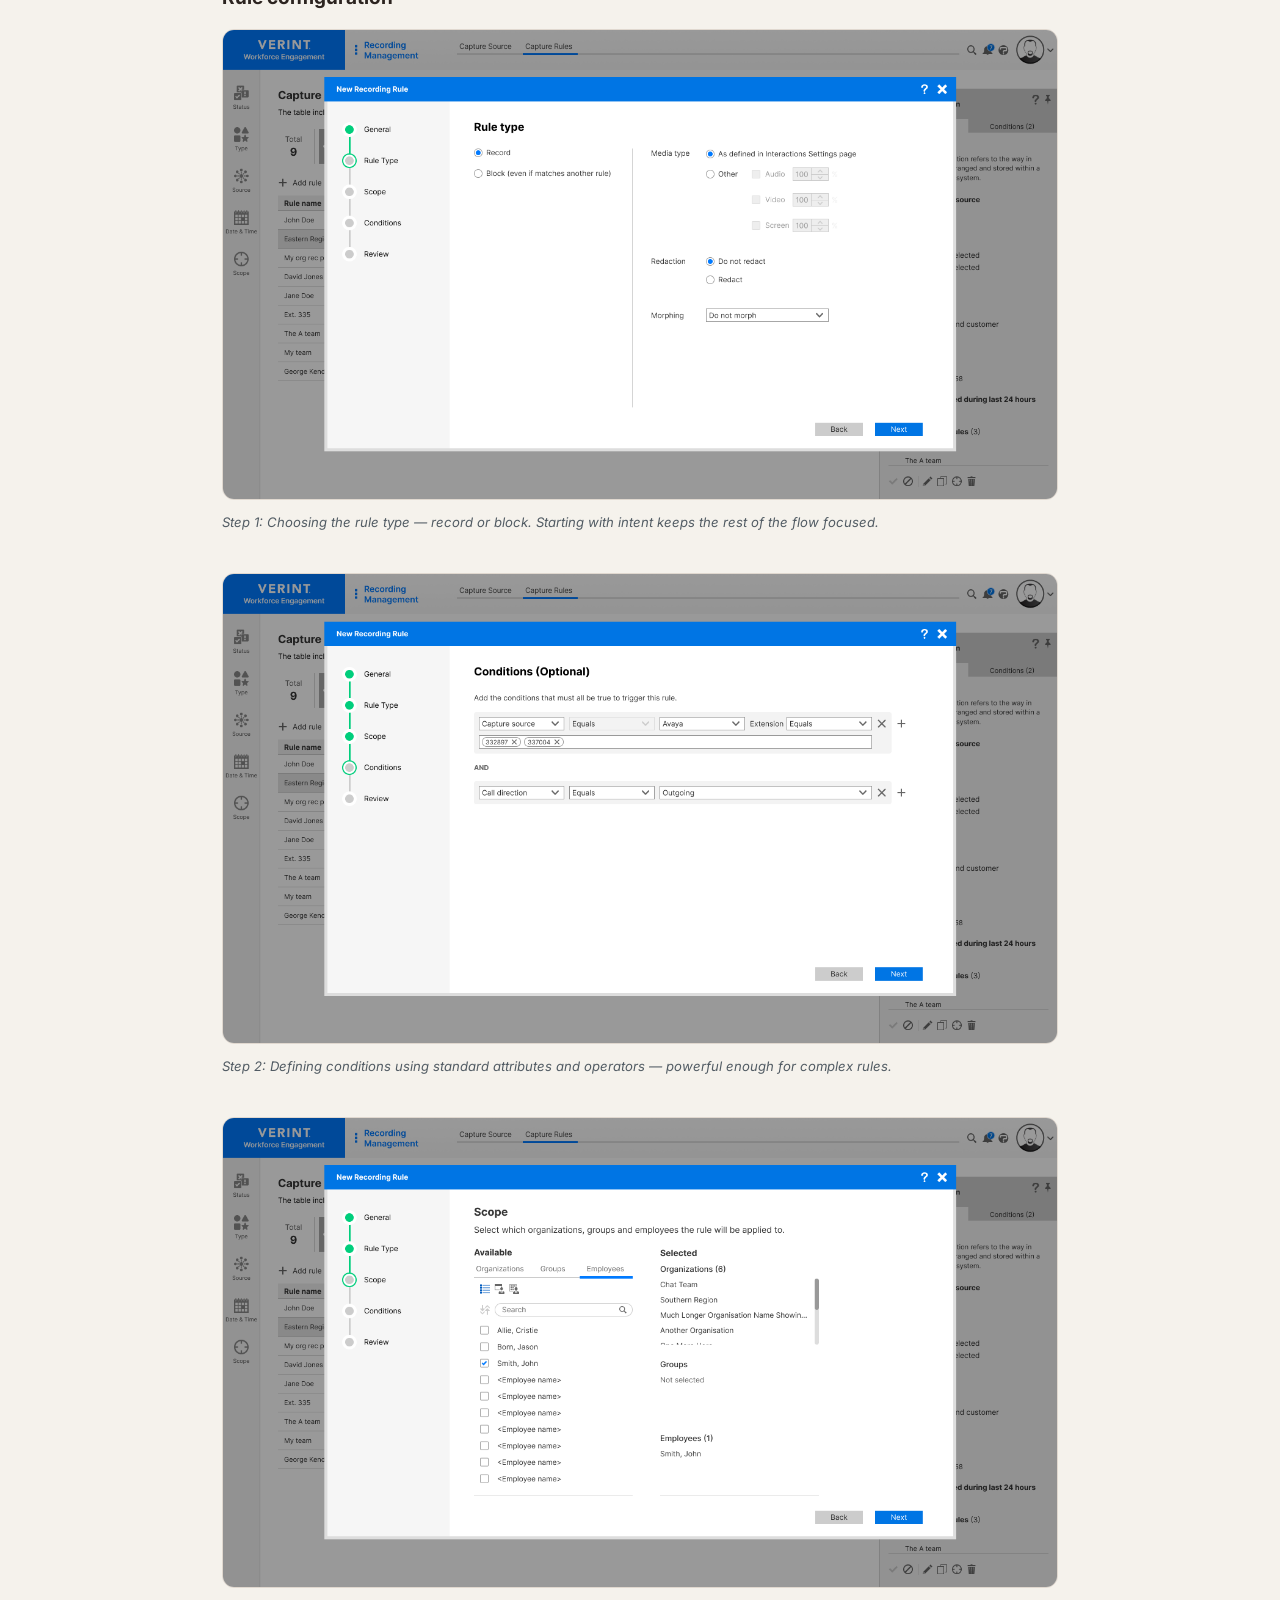
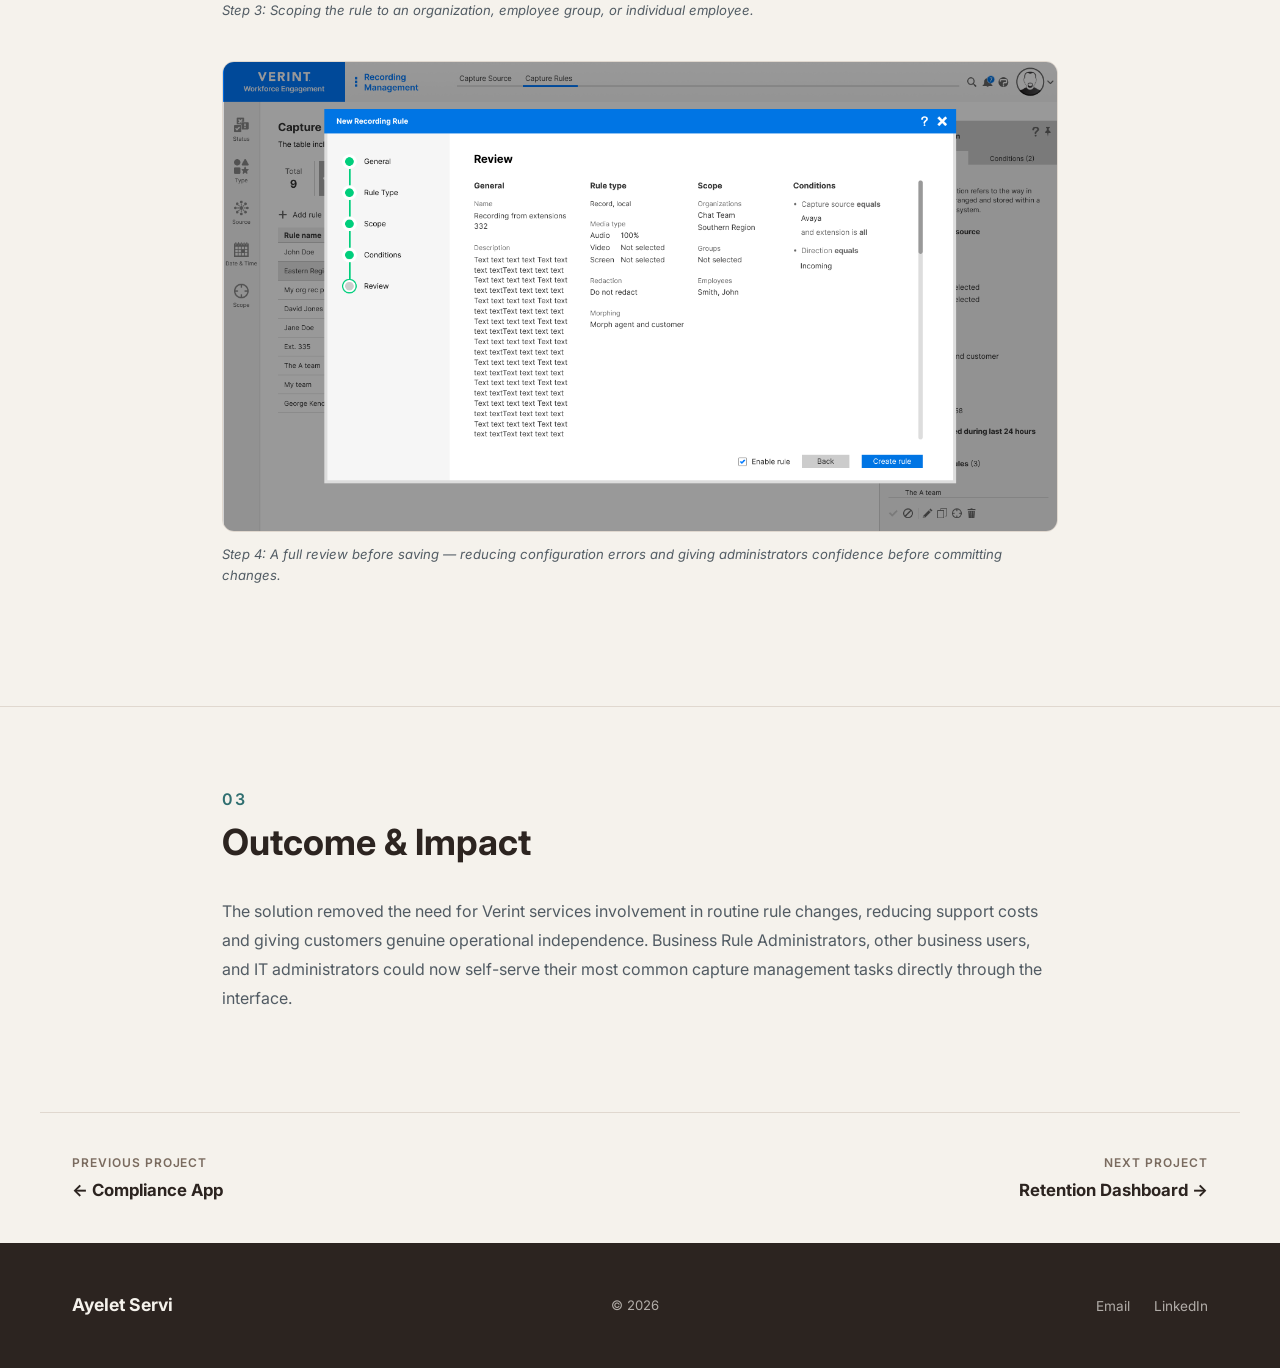
==== commit 1a64c374: "Editorial pass on all 5 project case studies Trim repetition between each page's subtitle, Overview," ====
--- a/docs/projects/capture-rules.html
+++ b/docs/projects/capture-rules.html
@@ -55,7 +55,7 @@
             <p class="cs-subtitle">Giving tenant administrators direct, safe control over interaction capture — without relying on Verint services.</p>
             <div class="cs-overview">
               <h2 class="cs-overview__heading">Overview</h2>
-              <p class="cs-overview__text">This project gave tenant administrators direct, safe control over interaction capture — designed first and foremost for a new, customer-based Business Rule Administrator role, with view-only or view-plus-limited-edit access for other business users, alongside IT administrators — replacing a support-ticket-driven workflow with a self-service experience. The solution paired a guided configuration wizard with an at-a-glance view of existing rules, eliminating the need for Verint services involvement in routine capture changes.</p>
+              <p class="cs-overview__text">The solution centered on a new, customer-based Business Rule Administrator role, with view-only or view-plus-limited-edit access for other business users, alongside IT administrators. It paired a guided configuration wizard for creating rules with an at-a-glance view of everything already in place — replacing a support-ticket-driven workflow with a self-service experience.</p>
             </div>
           </div>
           <div class="cs-hero__image">
@@ -88,7 +88,7 @@
         <p>
           Working from a detailed requirements spec and clarifying questions with the PM, I mapped the two distinct needs that the product had to serve: configuring new rules, and quickly understanding existing rules, including what each one does, its conditions, and its current status.
         </p>
-        <p>I identified four core requirements</p>
+        <p>I identified four core requirements:</p>
         <ul class="cs-insights">
           <li><strong>Selectively capture interactions</strong> — not every call needs to be recorded; users want to capture only what meets specific conditions.</li>
           <li><strong>Block specific interactions</strong> — administrators need to prevent recording of certain content types or channels based on compliance or business requirements.</li>
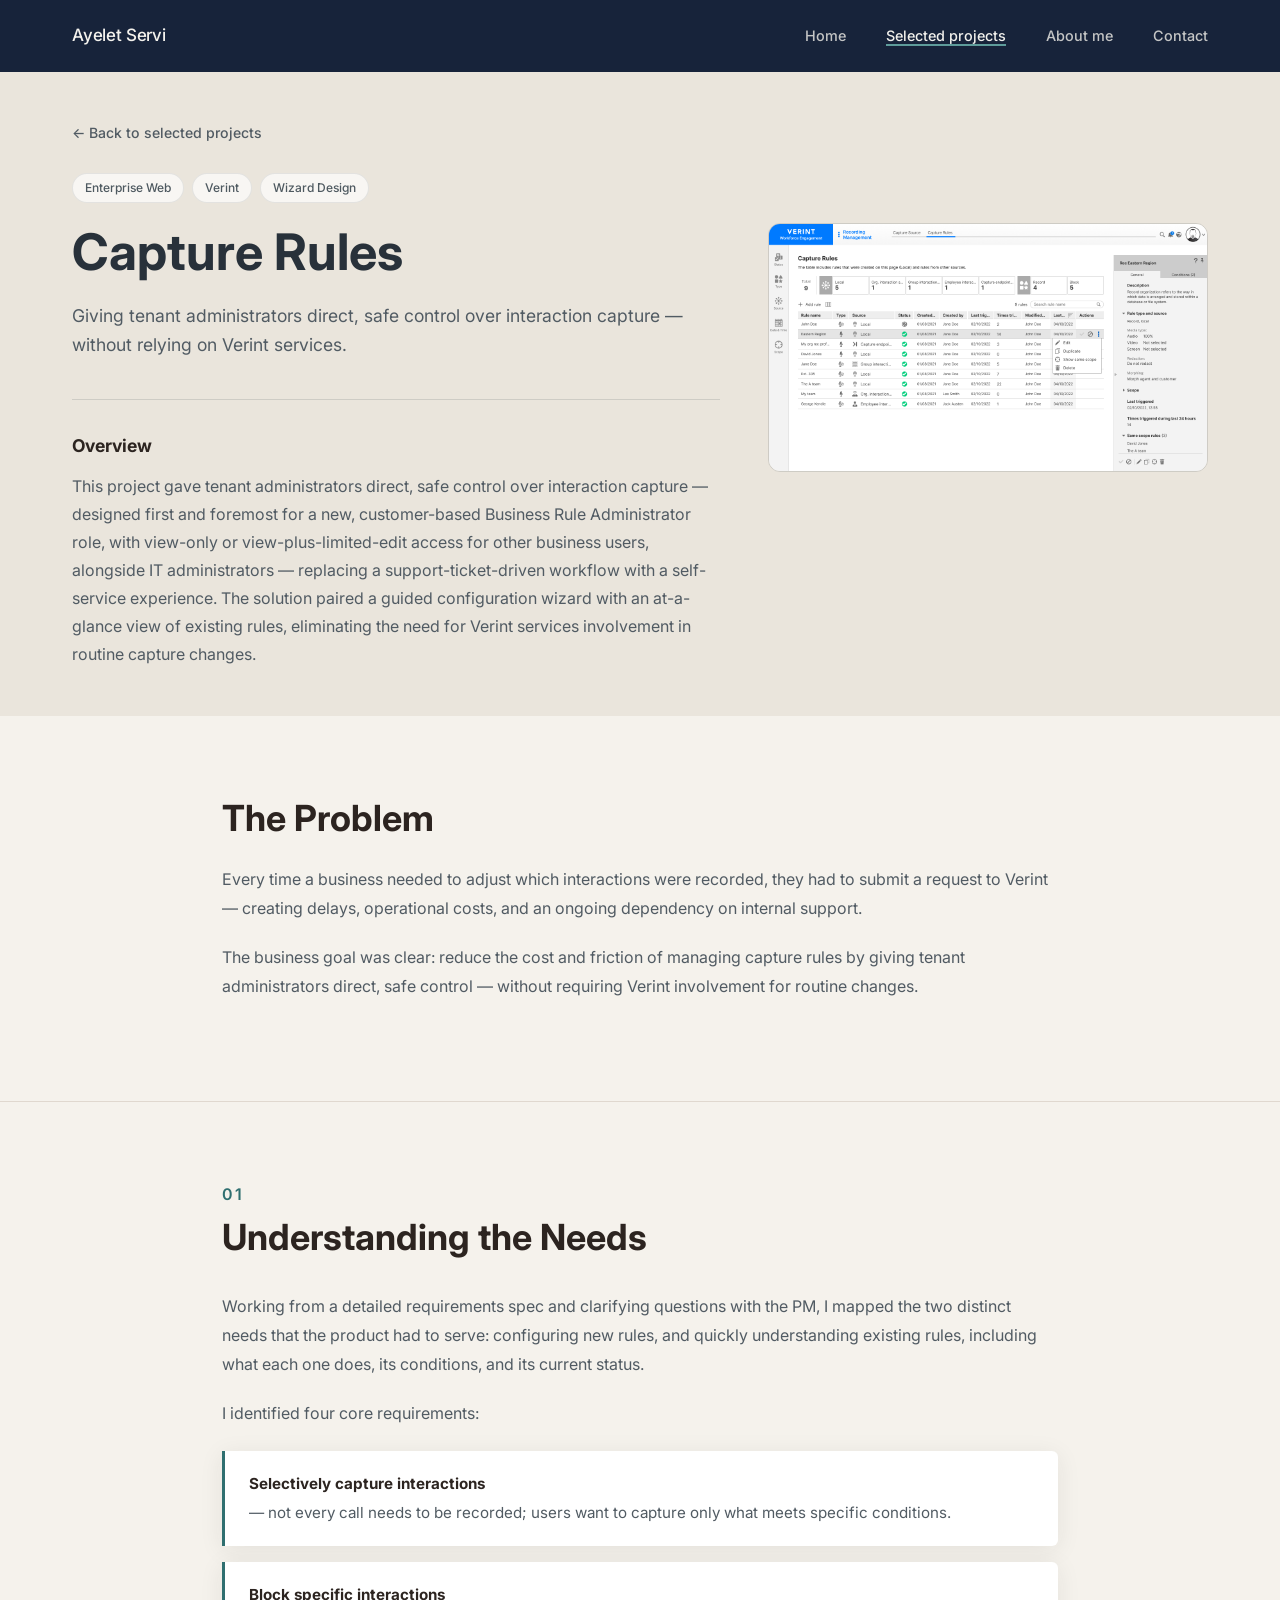
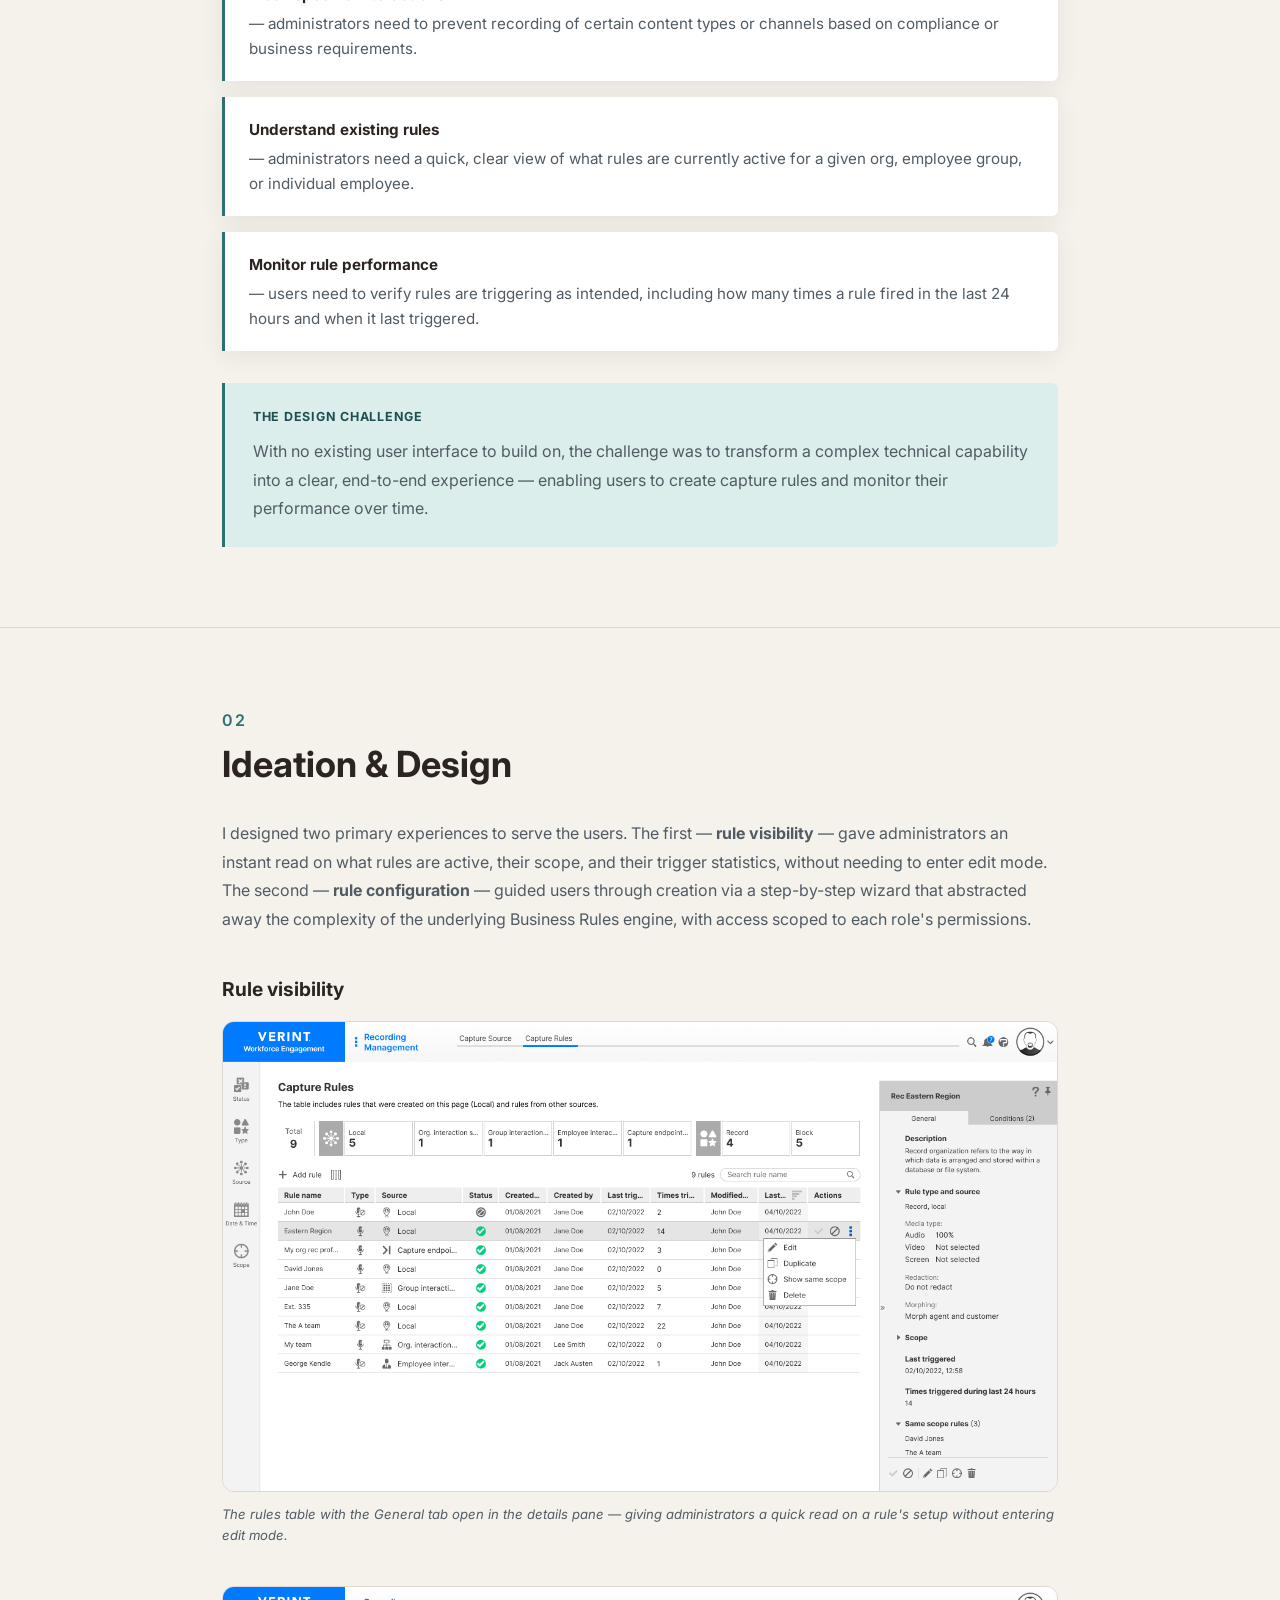
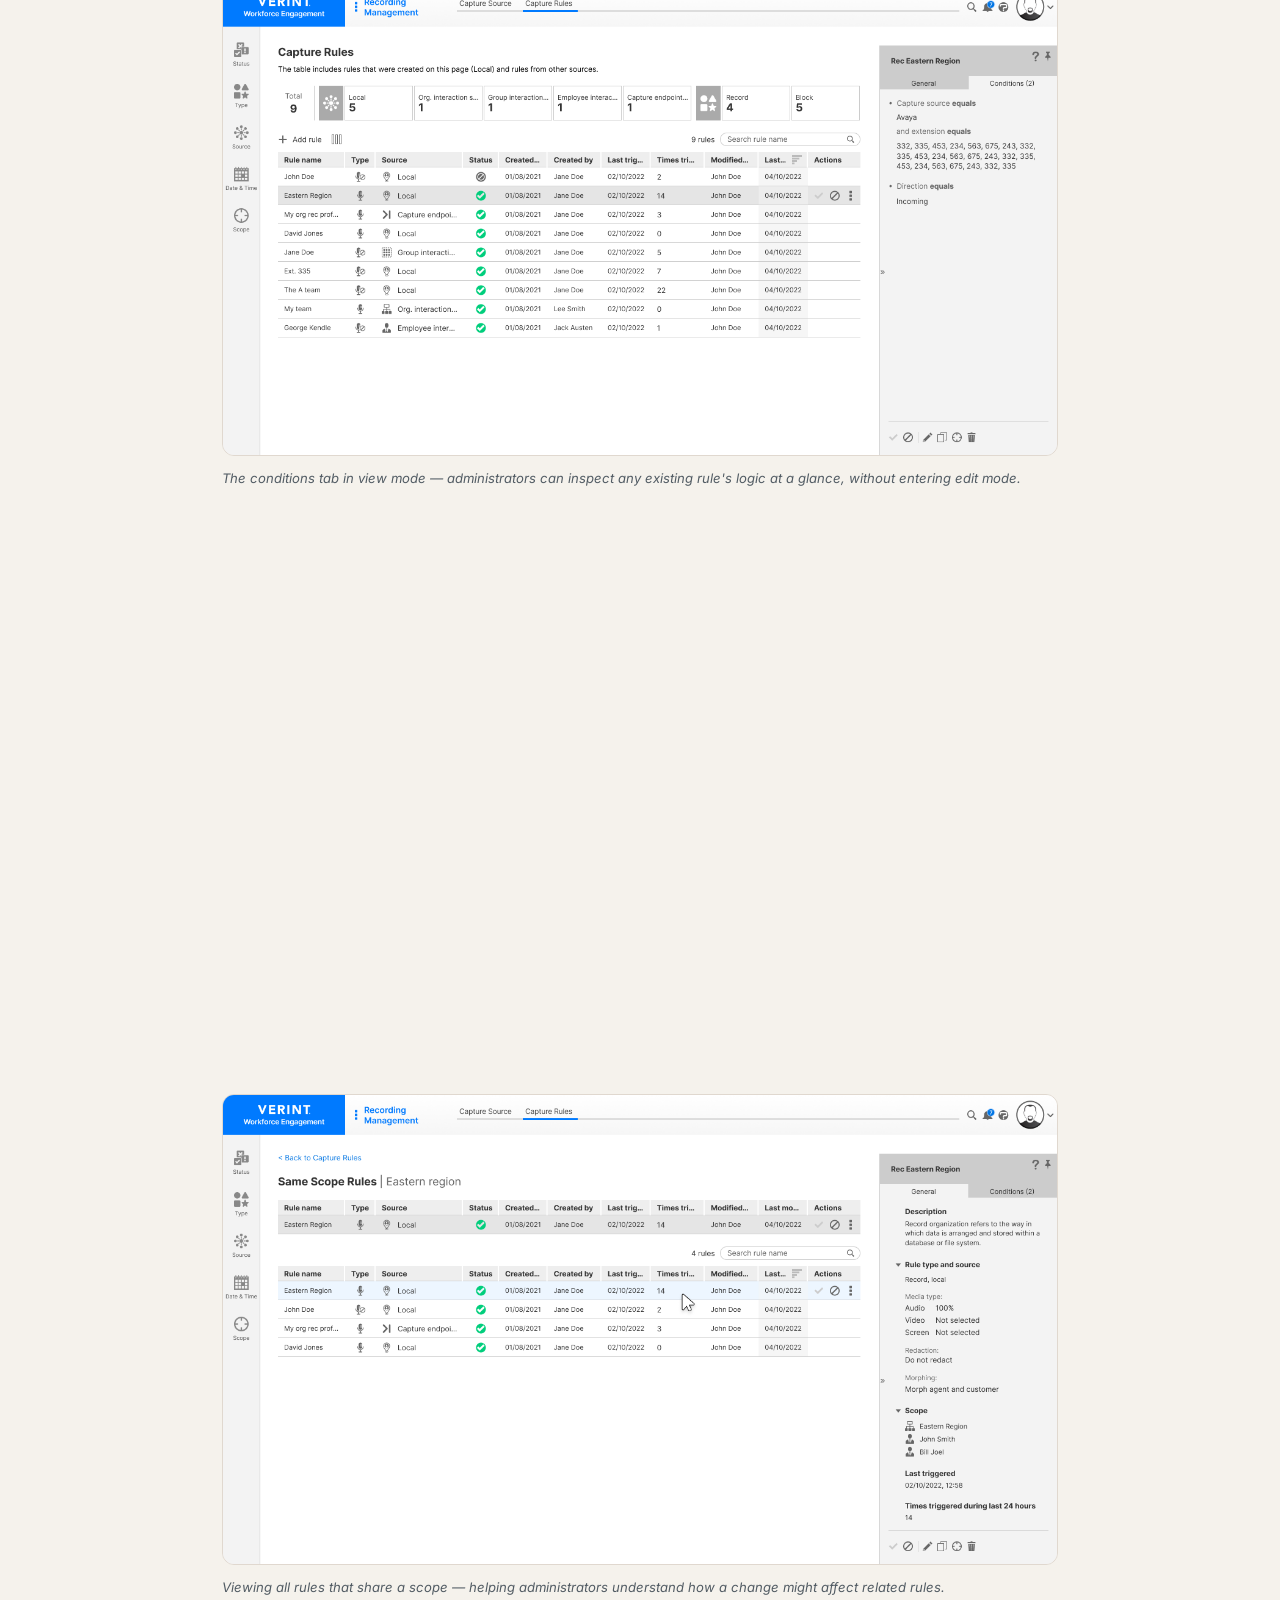
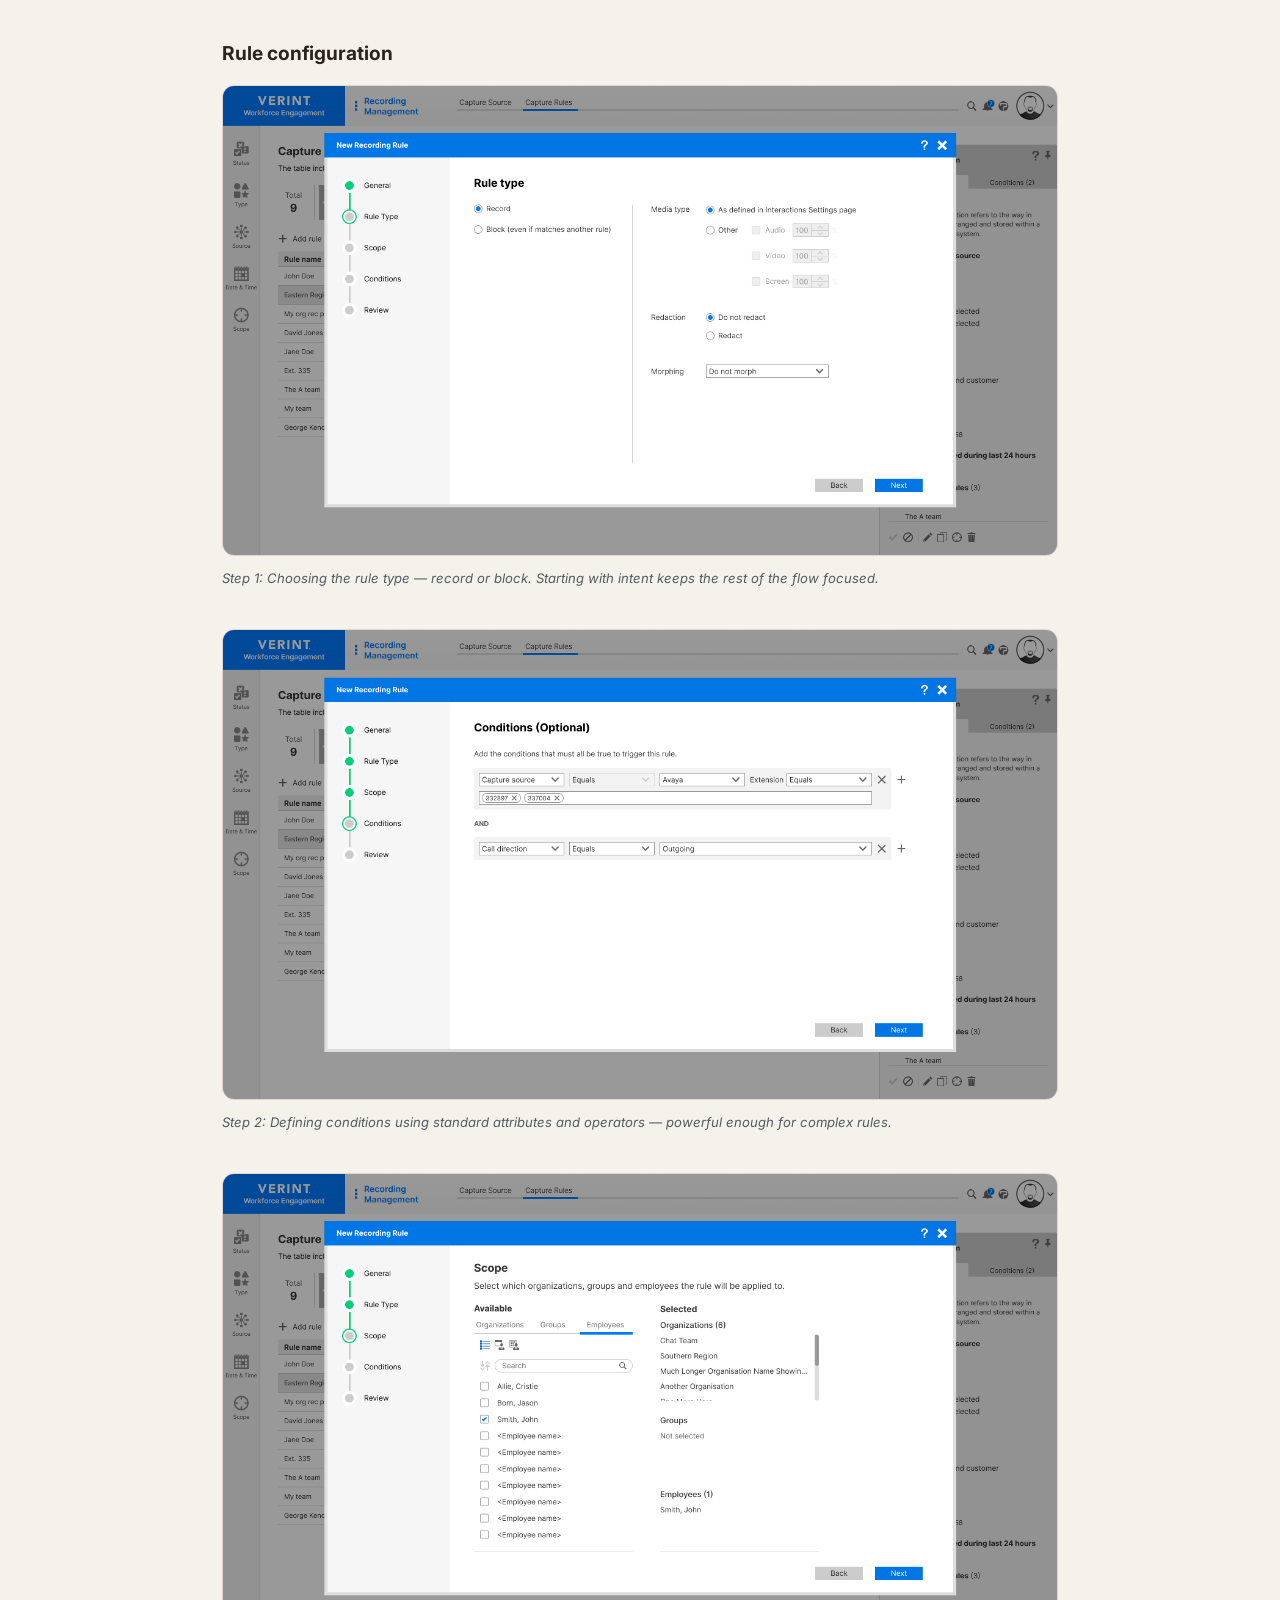
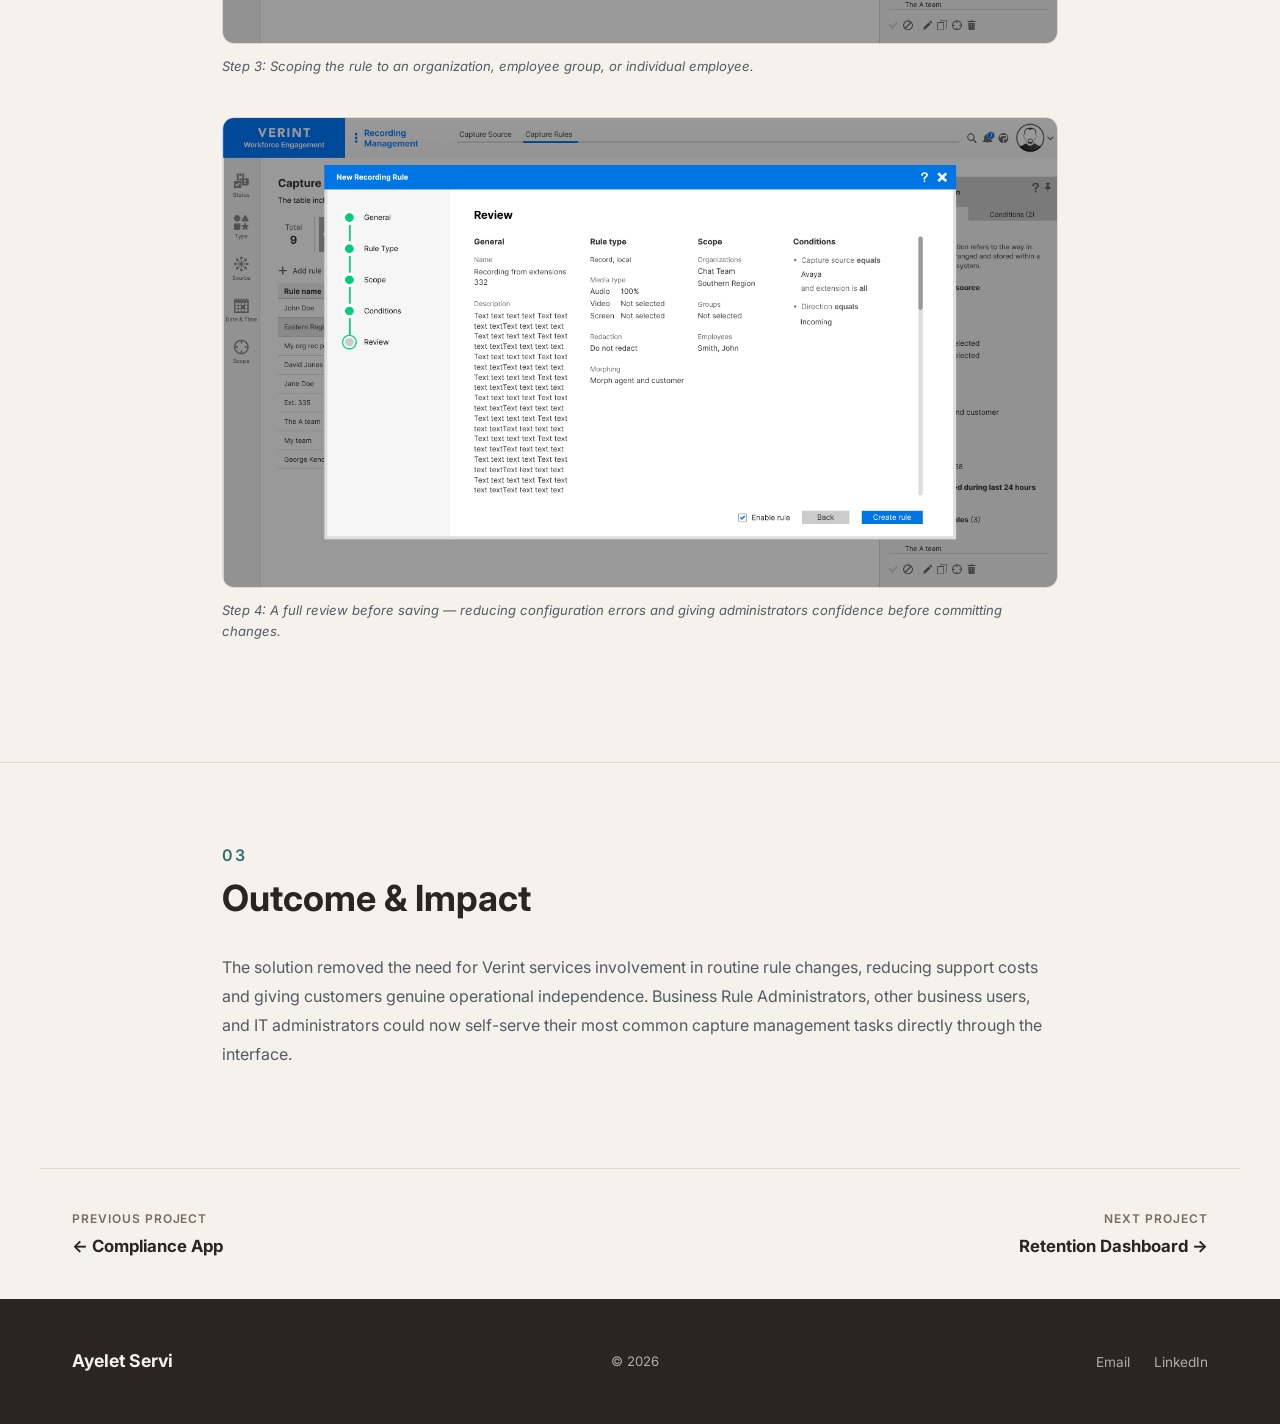
==== commit 4379db32: "Revert Overview text on all 5 project pages to original copy The rewritten Overviews from the editor" ====
--- a/docs/projects/capture-rules.html
+++ b/docs/projects/capture-rules.html
@@ -55,7 +55,7 @@
             <p class="cs-subtitle">Giving tenant administrators direct, safe control over interaction capture — without relying on Verint services.</p>
             <div class="cs-overview">
               <h2 class="cs-overview__heading">Overview</h2>
-              <p class="cs-overview__text">The solution centered on a new, customer-based Business Rule Administrator role, with view-only or view-plus-limited-edit access for other business users, alongside IT administrators. It paired a guided configuration wizard for creating rules with an at-a-glance view of everything already in place — replacing a support-ticket-driven workflow with a self-service experience.</p>
+              <p class="cs-overview__text">This project gave tenant administrators direct, safe control over interaction capture — designed first and foremost for a new, customer-based Business Rule Administrator role, with view-only or view-plus-limited-edit access for other business users, alongside IT administrators — replacing a support-ticket-driven workflow with a self-service experience. The solution paired a guided configuration wizard with an at-a-glance view of existing rules, eliminating the need for Verint services involvement in routine capture changes.</p>
             </div>
           </div>
           <div class="cs-hero__image">
--- a/docs/css/style.css
+++ b/docs/css/style.css
@@ -246,7 +246,7 @@
 
 .hero-name {
   font-family: var(--font-serif);
-  font-size: clamp(3rem, 6vw, 5.5rem);
+  font-size: clamp(2.5rem, 5vw, 4.25rem);
   font-weight: 700;
   line-height: 1.05;
   margin-bottom: 1.5rem;
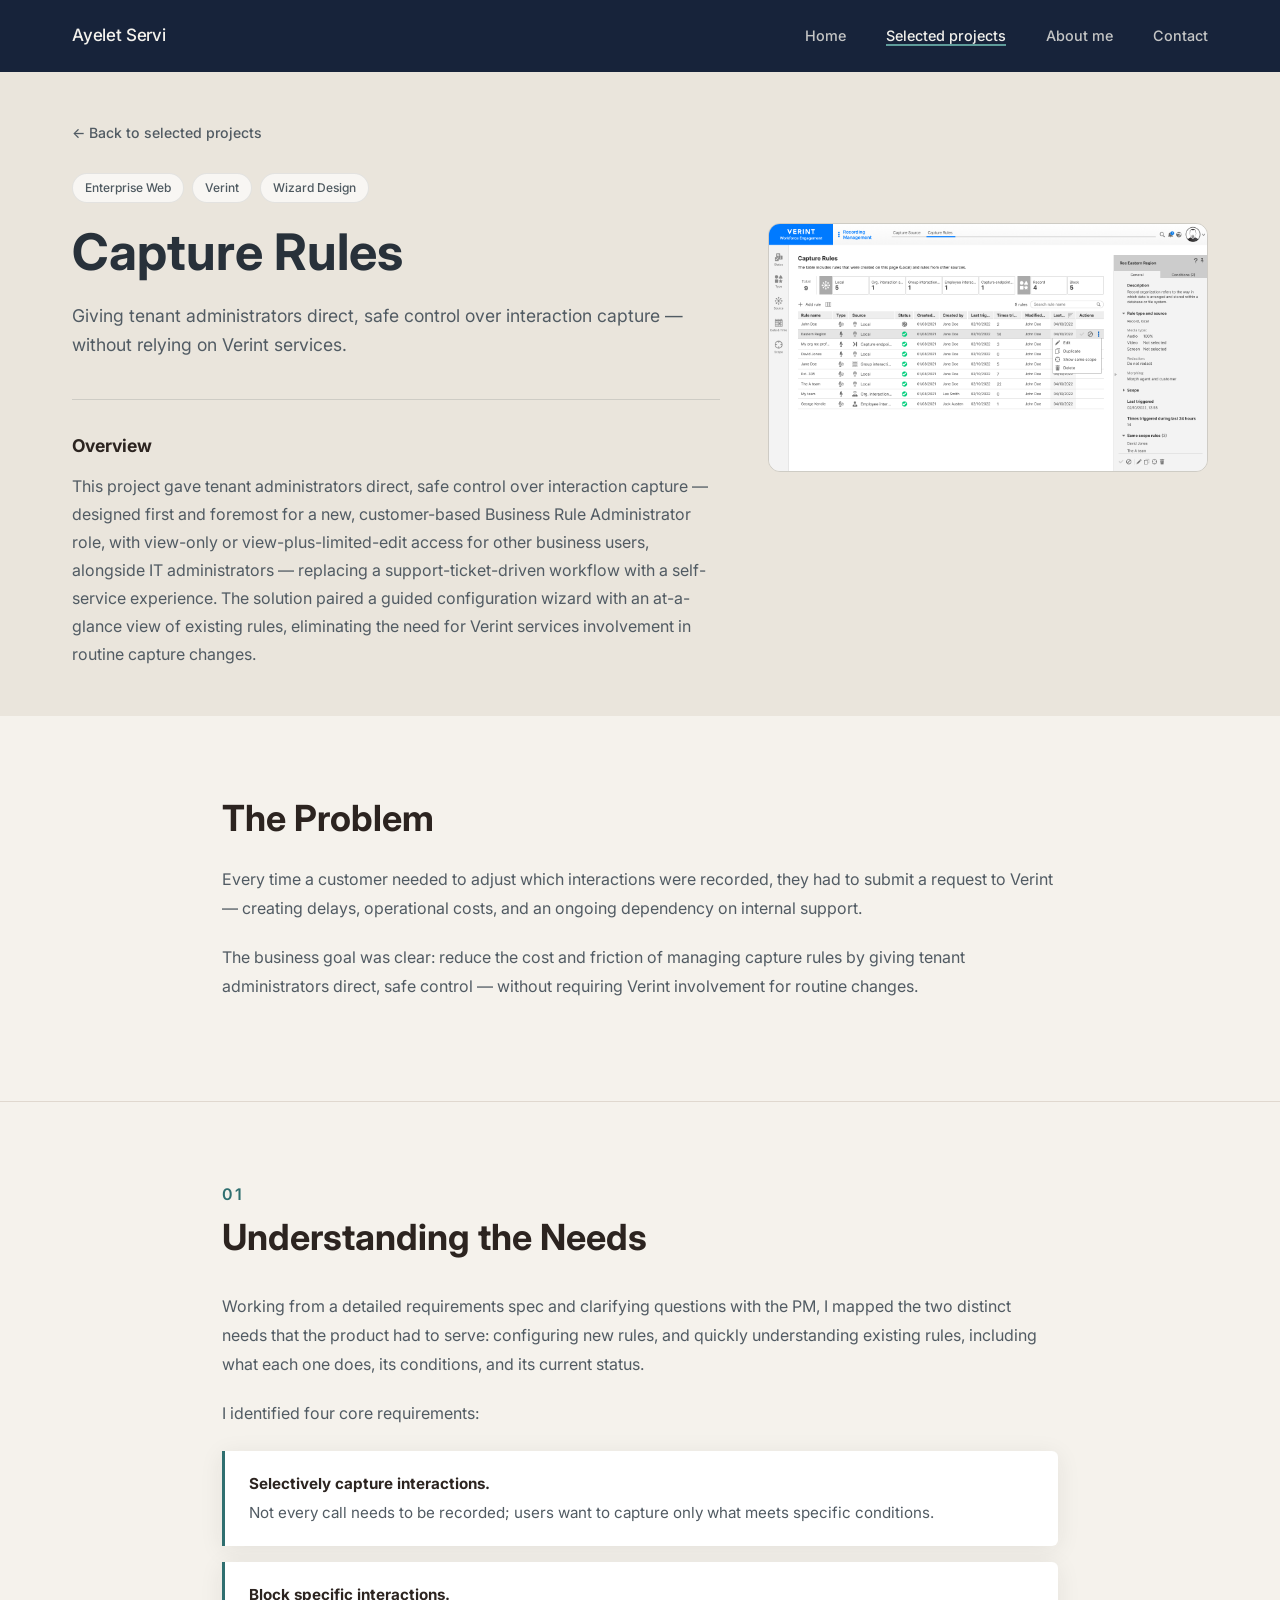
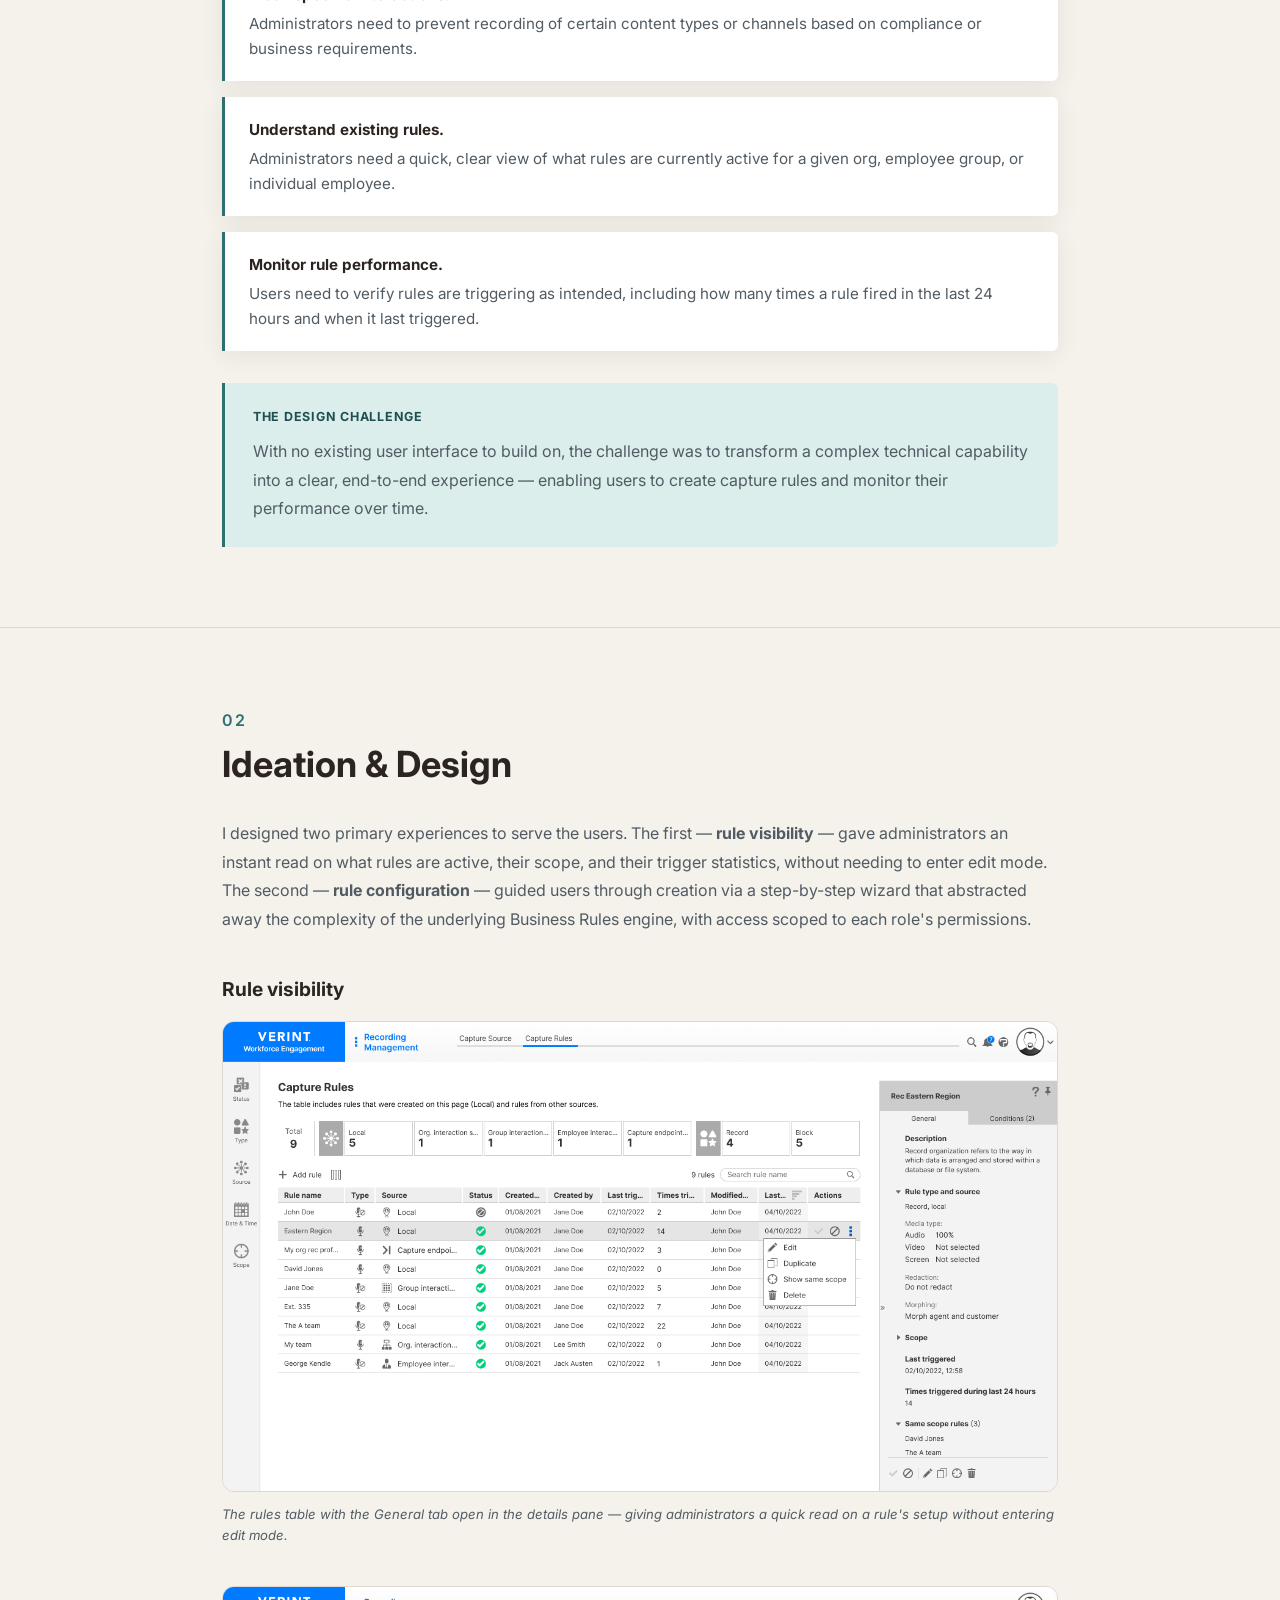
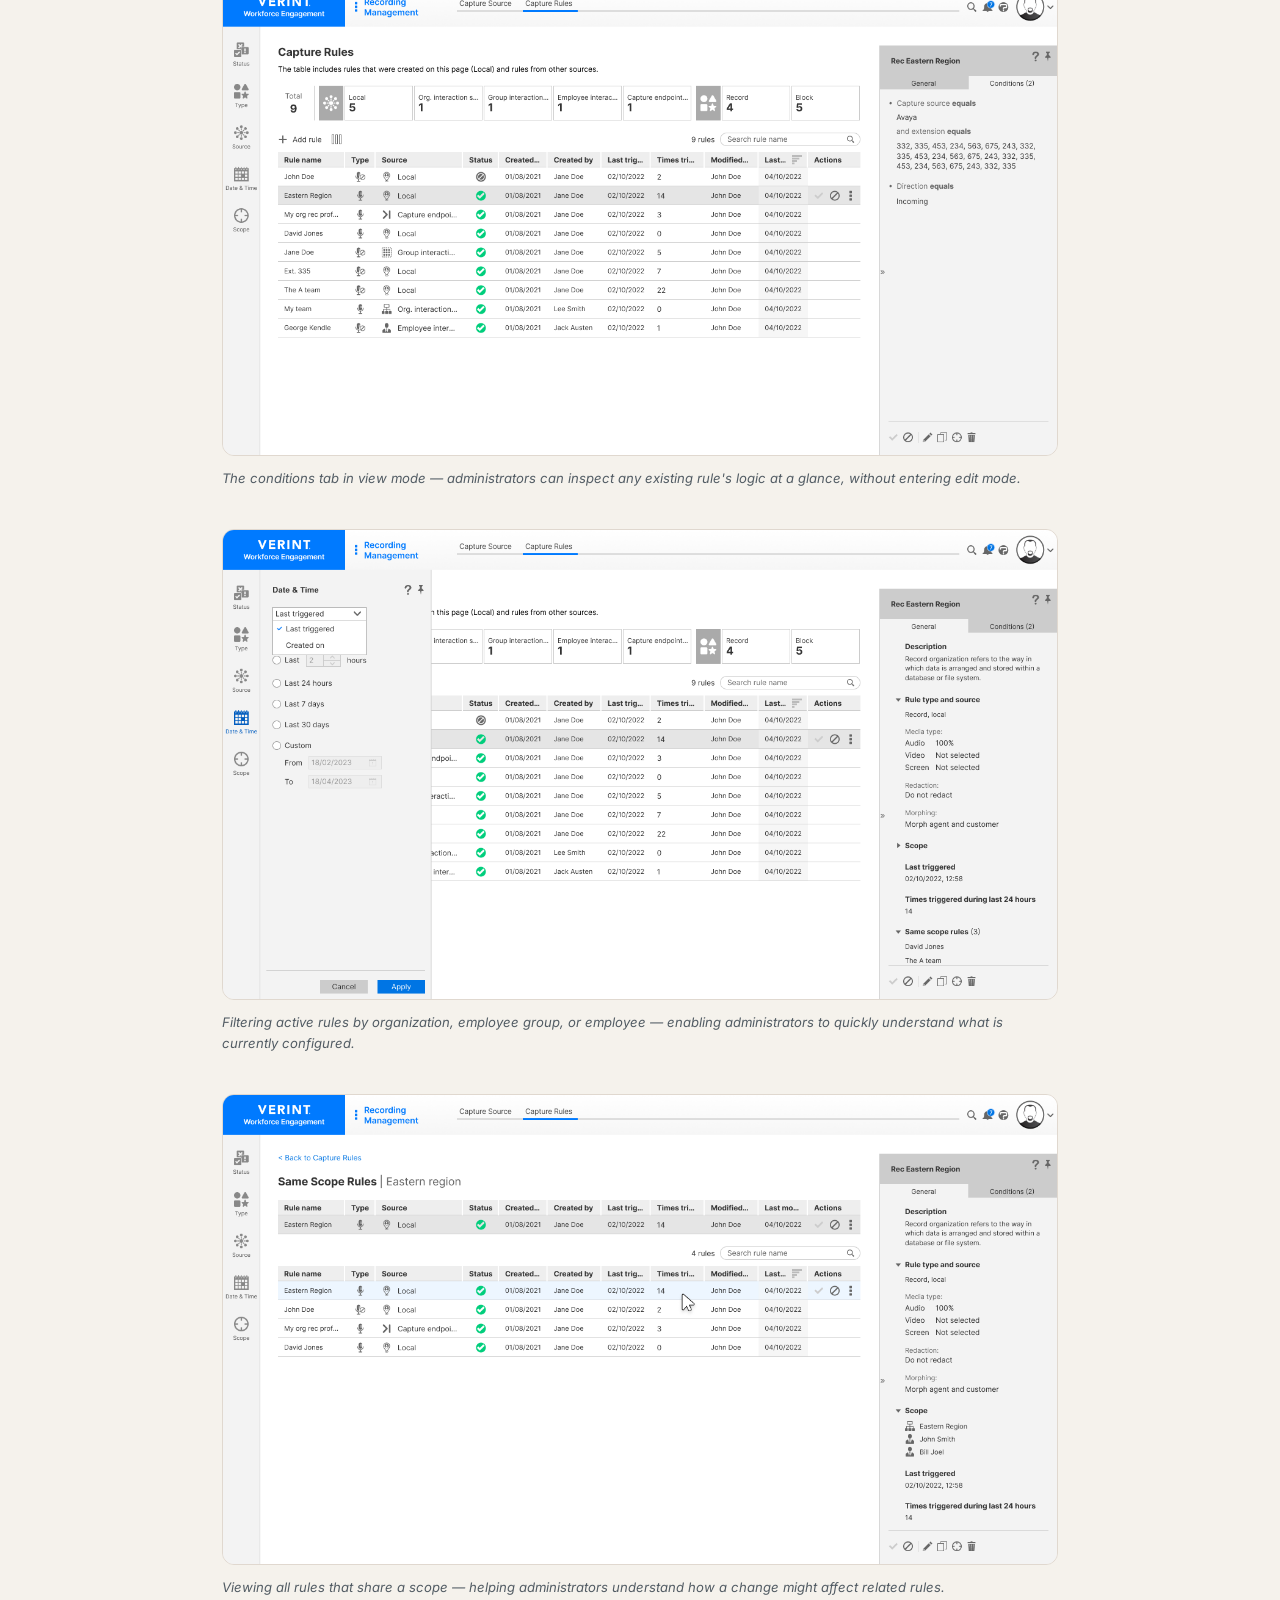
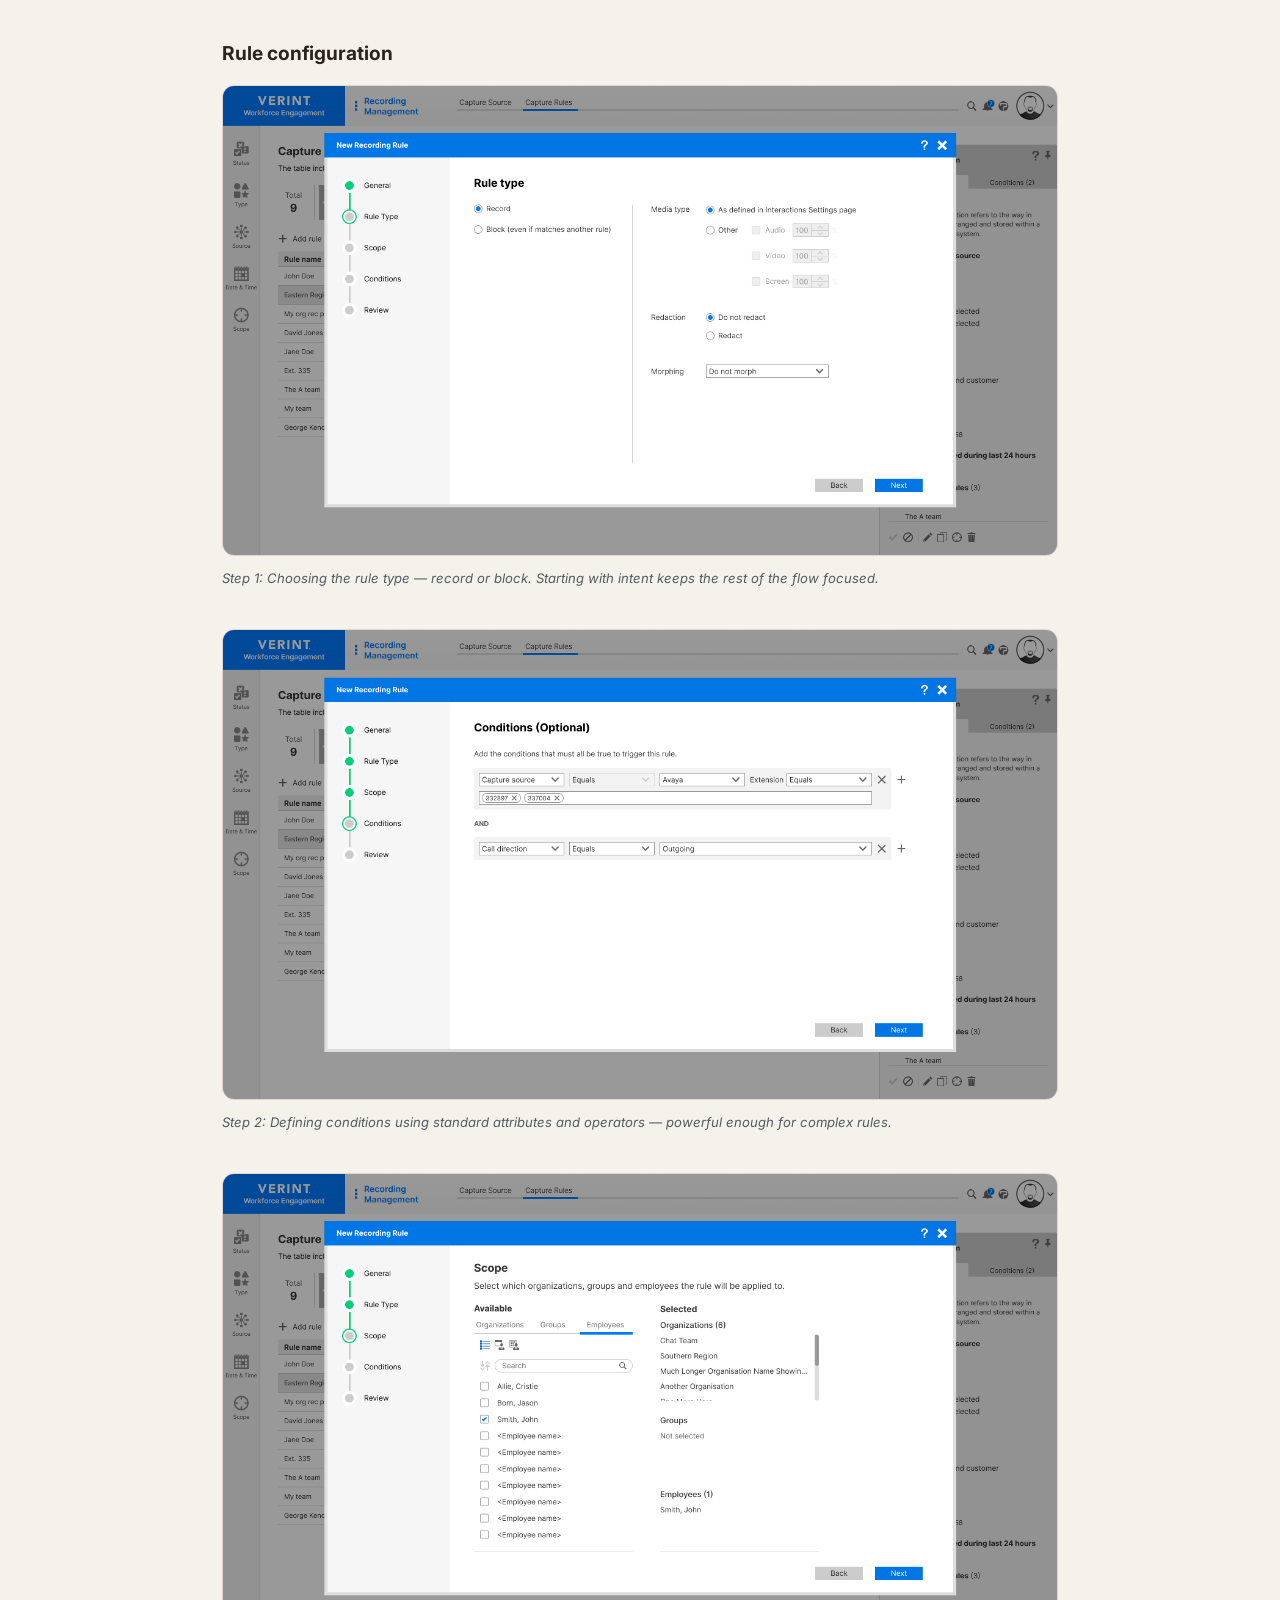
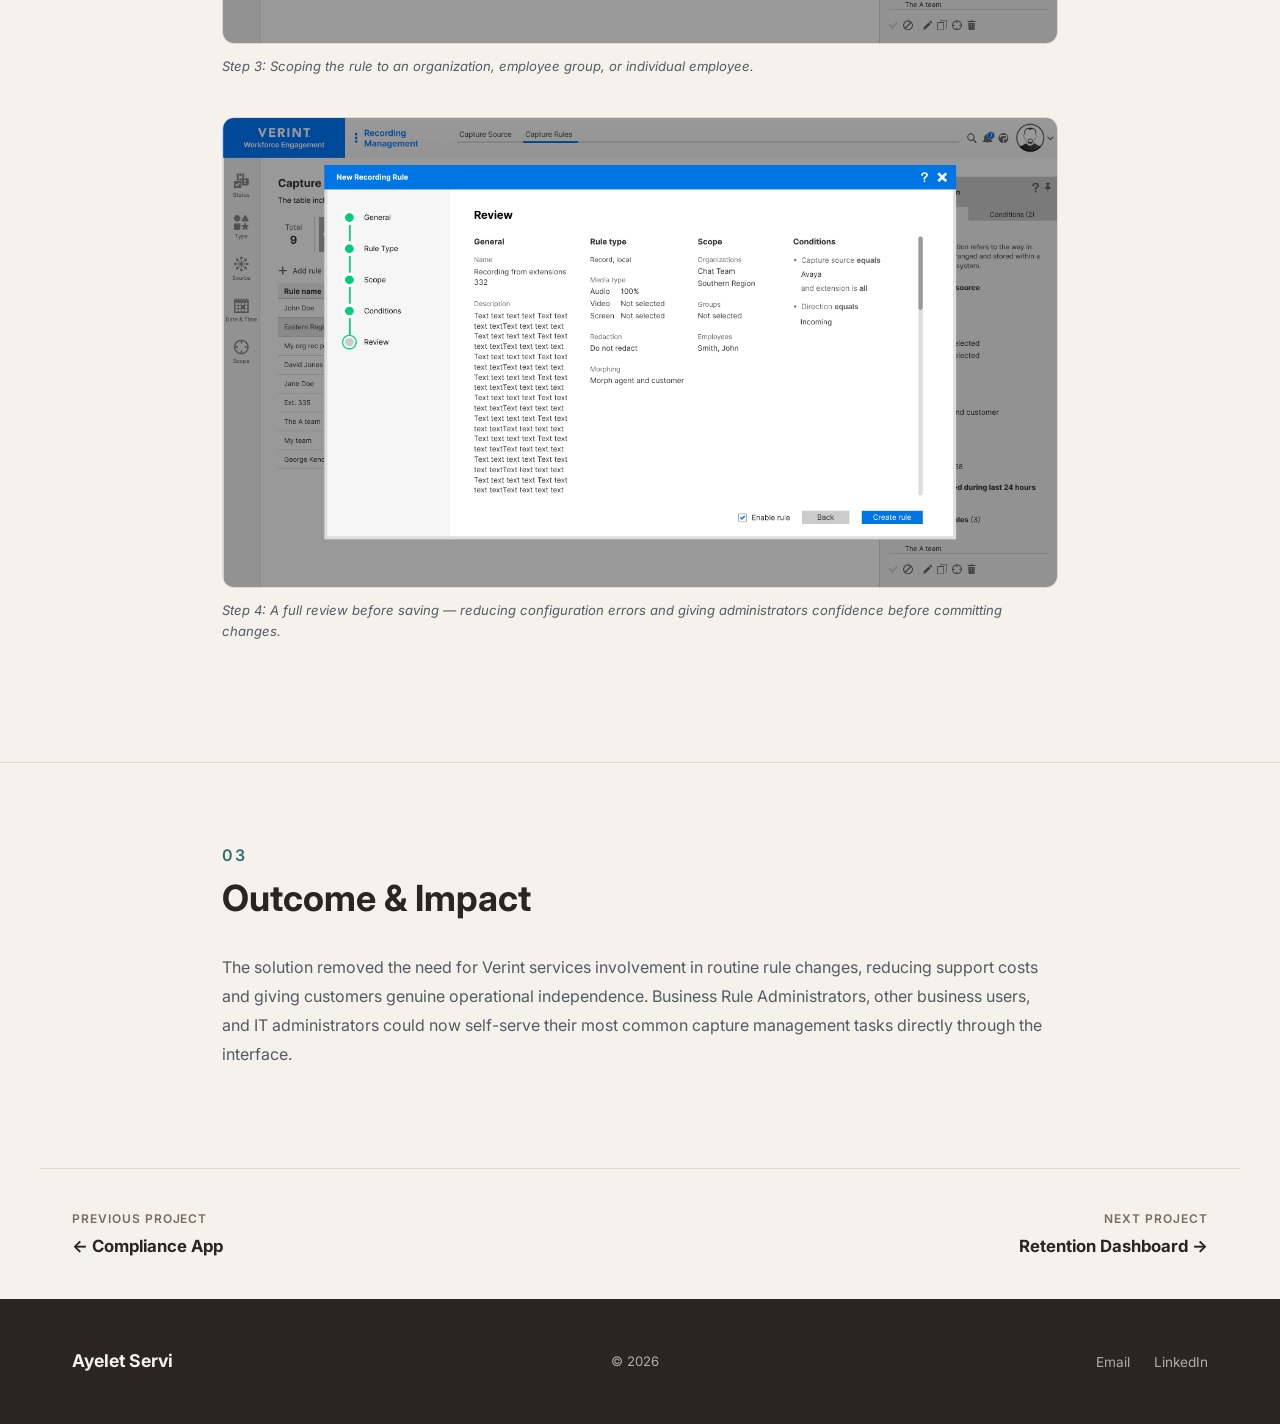
==== commit 2f33e164: "Editorial pass on Capture Rules copy Change "business" to "customer" in the Problem intro, and remov" ====
--- a/docs/projects/capture-rules.html
+++ b/docs/projects/capture-rules.html
@@ -69,7 +69,7 @@
       <div class="cs-container">
         <h2>The Problem</h2>
         <p>
-          Every time a business needed to adjust which interactions were recorded, they had to submit a request to Verint — creating delays, operational costs, and an ongoing dependency on internal support.
+          Every time a customer needed to adjust which interactions were recorded, they had to submit a request to Verint — creating delays, operational costs, and an ongoing dependency on internal support.
         </p>
         <p>
           The business goal was clear: reduce the cost and friction of managing capture rules by giving tenant administrators direct, safe control — without requiring Verint involvement for routine changes.
@@ -90,10 +90,10 @@
         </p>
         <p>I identified four core requirements:</p>
         <ul class="cs-insights">
-          <li><strong>Selectively capture interactions</strong> — not every call needs to be recorded; users want to capture only what meets specific conditions.</li>
-          <li><strong>Block specific interactions</strong> — administrators need to prevent recording of certain content types or channels based on compliance or business requirements.</li>
-          <li><strong>Understand existing rules</strong> — administrators need a quick, clear view of what rules are currently active for a given org, employee group, or individual employee.</li>
-          <li><strong>Monitor rule performance</strong> — users need to verify rules are triggering as intended, including how many times a rule fired in the last 24 hours and when it last triggered.</li>
+          <li><strong>Selectively capture interactions.</strong> Not every call needs to be recorded; users want to capture only what meets specific conditions.</li>
+          <li><strong>Block specific interactions.</strong> Administrators need to prevent recording of certain content types or channels based on compliance or business requirements.</li>
+          <li><strong>Understand existing rules.</strong> Administrators need a quick, clear view of what rules are currently active for a given org, employee group, or individual employee.</li>
+          <li><strong>Monitor rule performance.</strong> Users need to verify rules are triggering as intended, including how many times a rule fired in the last 24 hours and when it last triggered.</li>
         </ul>
         <div class="cs-challenge">
           <span class="cs-challenge__label">The design challenge</span>
--- a/docs/css/style.css
+++ b/docs/css/style.css
@@ -411,7 +411,7 @@
 
 .about-bio p {
   font-size: 1rem;
-  color: var(--text-muted);
+  color: #515B63;
   line-height: 1.8;
   margin-bottom: 1.25rem;
 }
@@ -451,7 +451,7 @@
 }
 .skills-group li {
   font-size: 0.92rem;
-  color: var(--text-muted);
+  color: #515B63;
   padding-left: 1rem;
   position: relative;
 }
@@ -484,7 +484,7 @@
 
 .contact-intro {
   font-size: 1rem;
-  color: var(--text-muted);
+  color: #515B63;
   line-height: 1.7;
   margin-bottom: 2rem;
 }
@@ -501,7 +501,7 @@
   gap: 0.75rem;
   font-size: 0.95rem;
   font-weight: 500;
-  color: var(--text-muted);
+  color: #515B63;
   transition: color 0.2s;
 }
 .contact-link:hover    { color: var(--accent); }
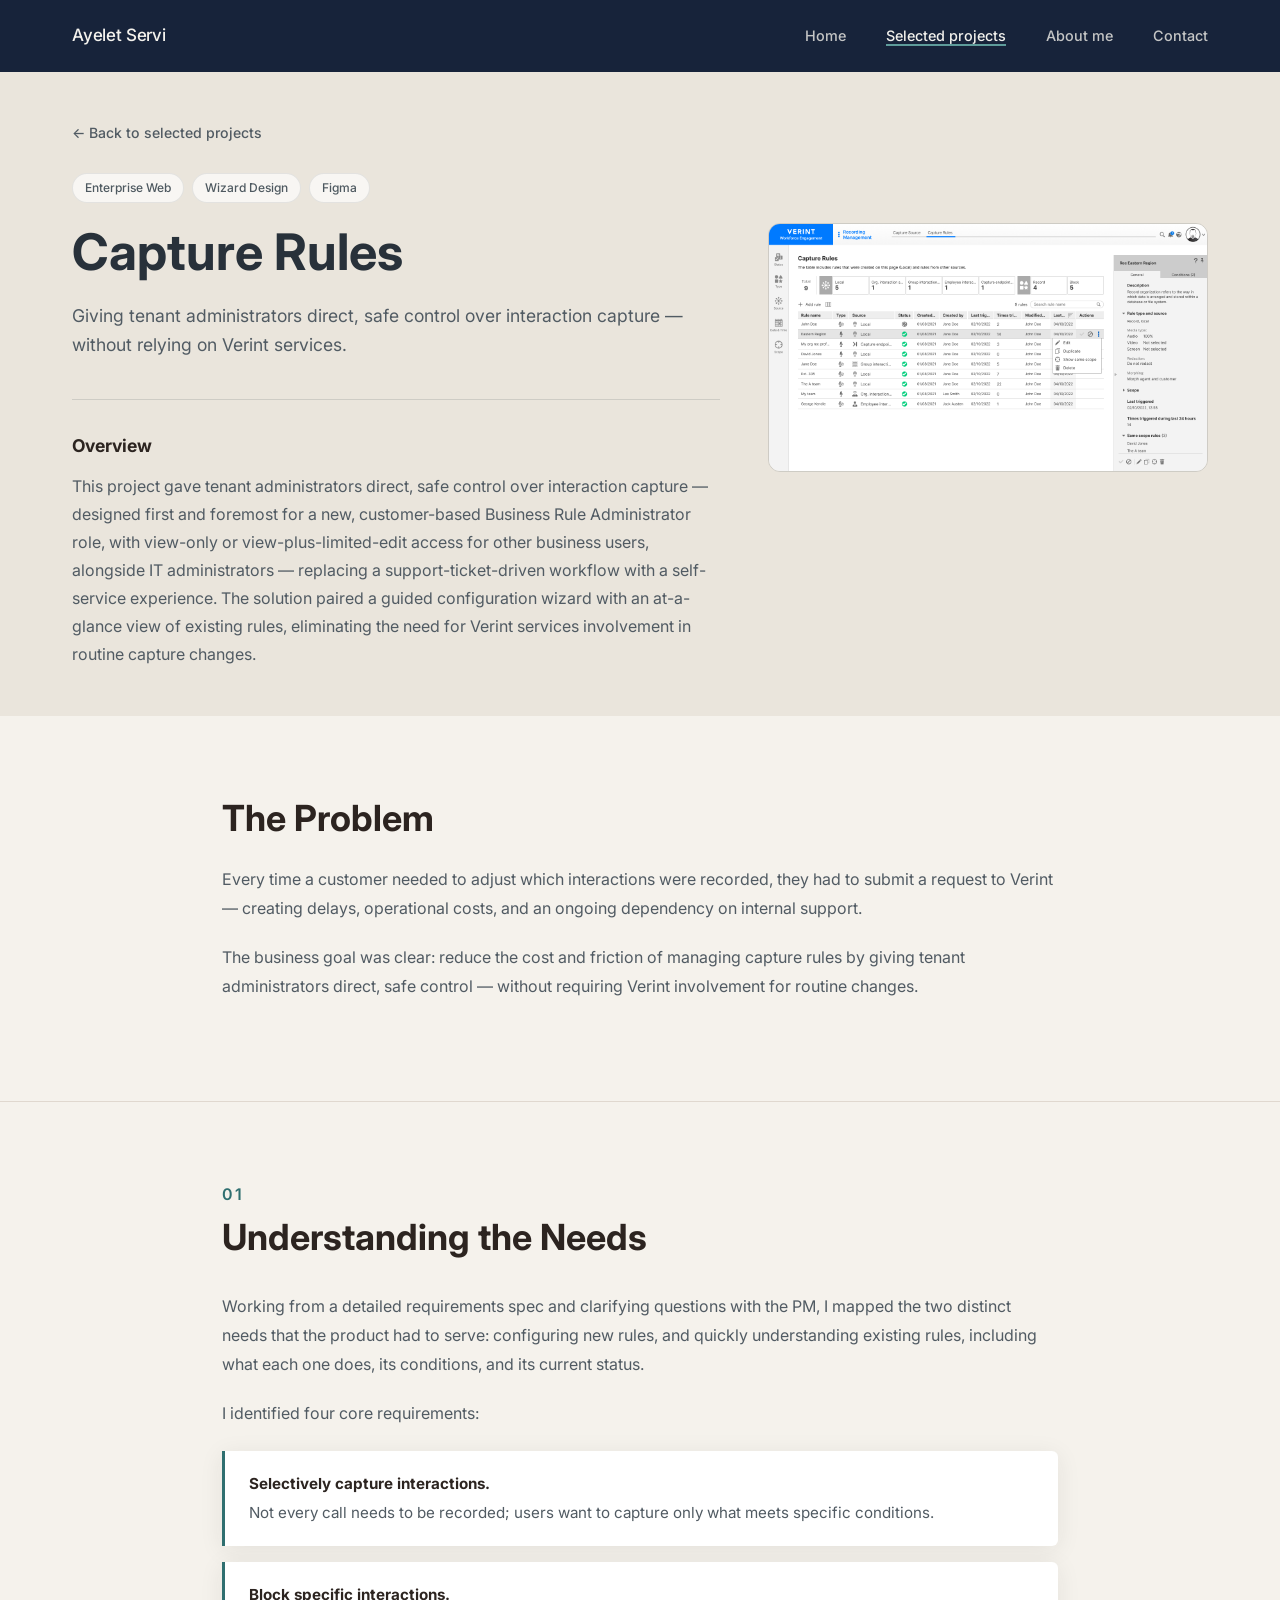
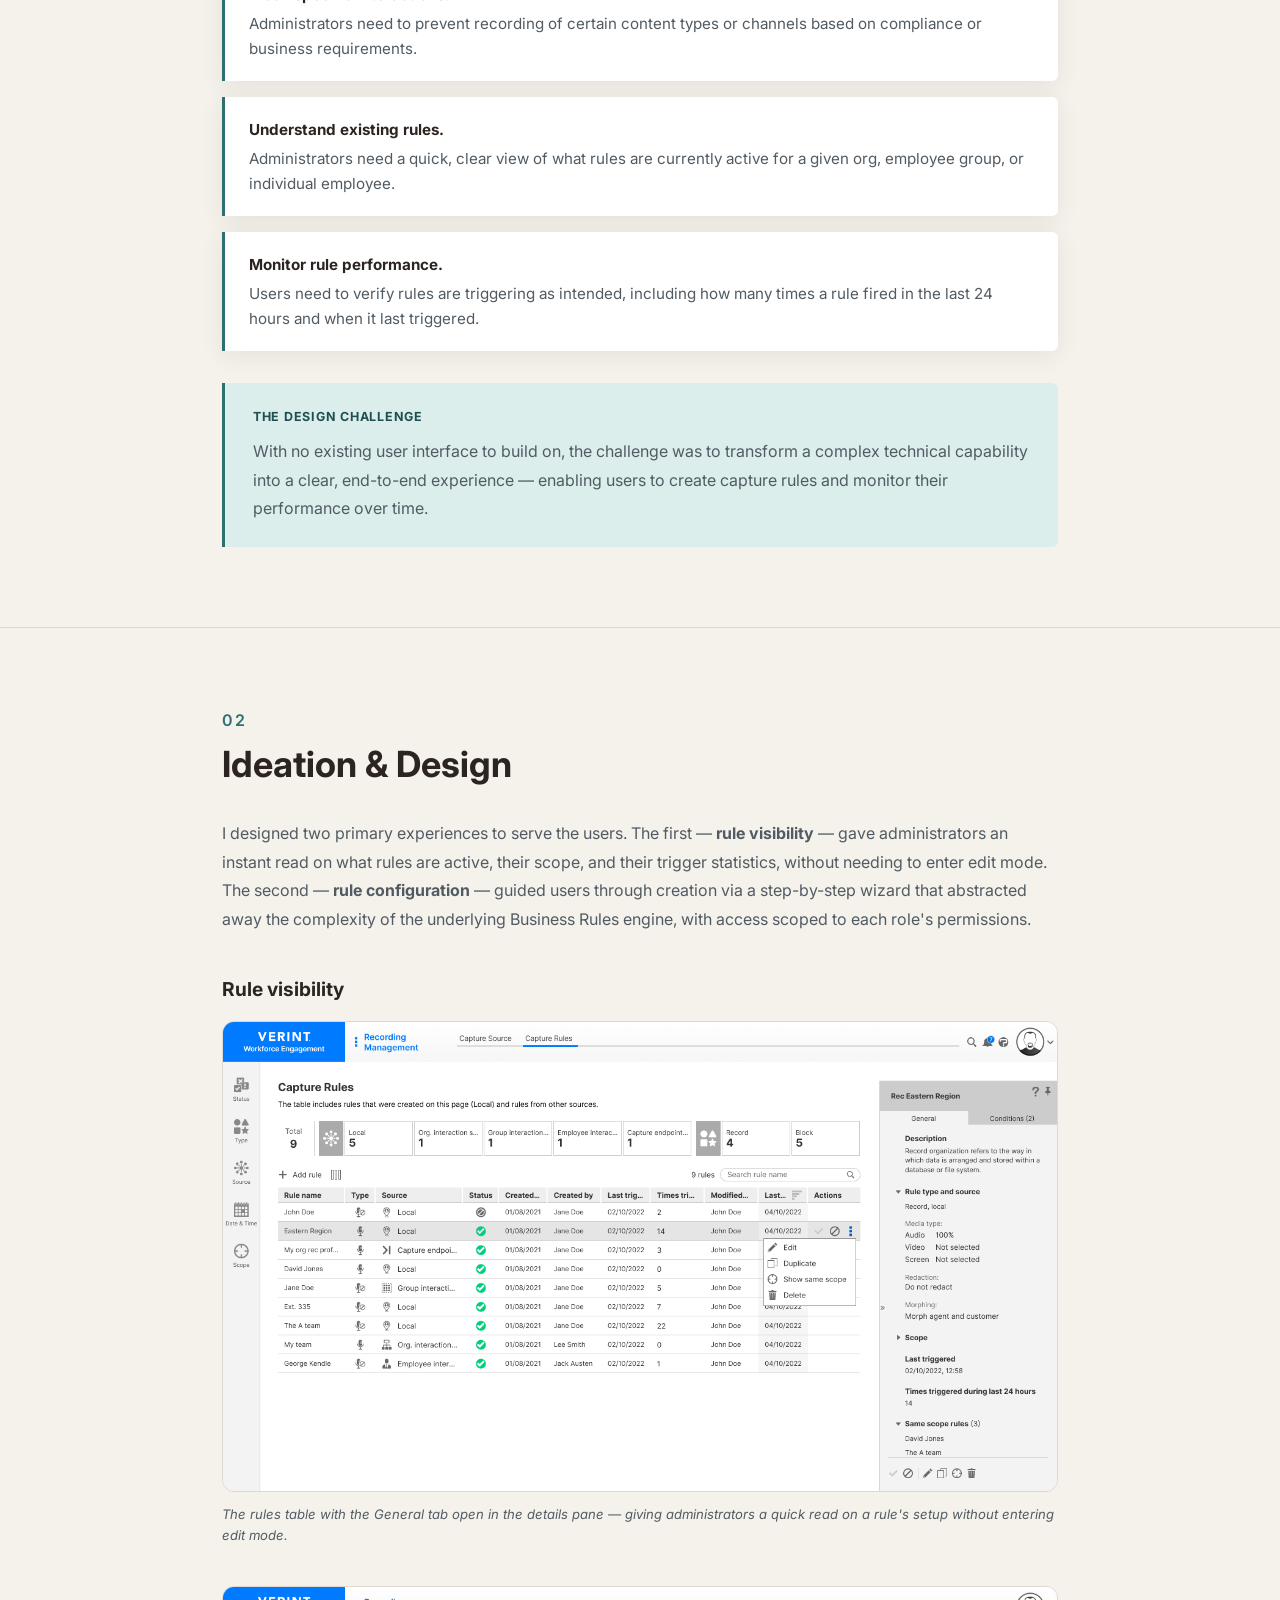
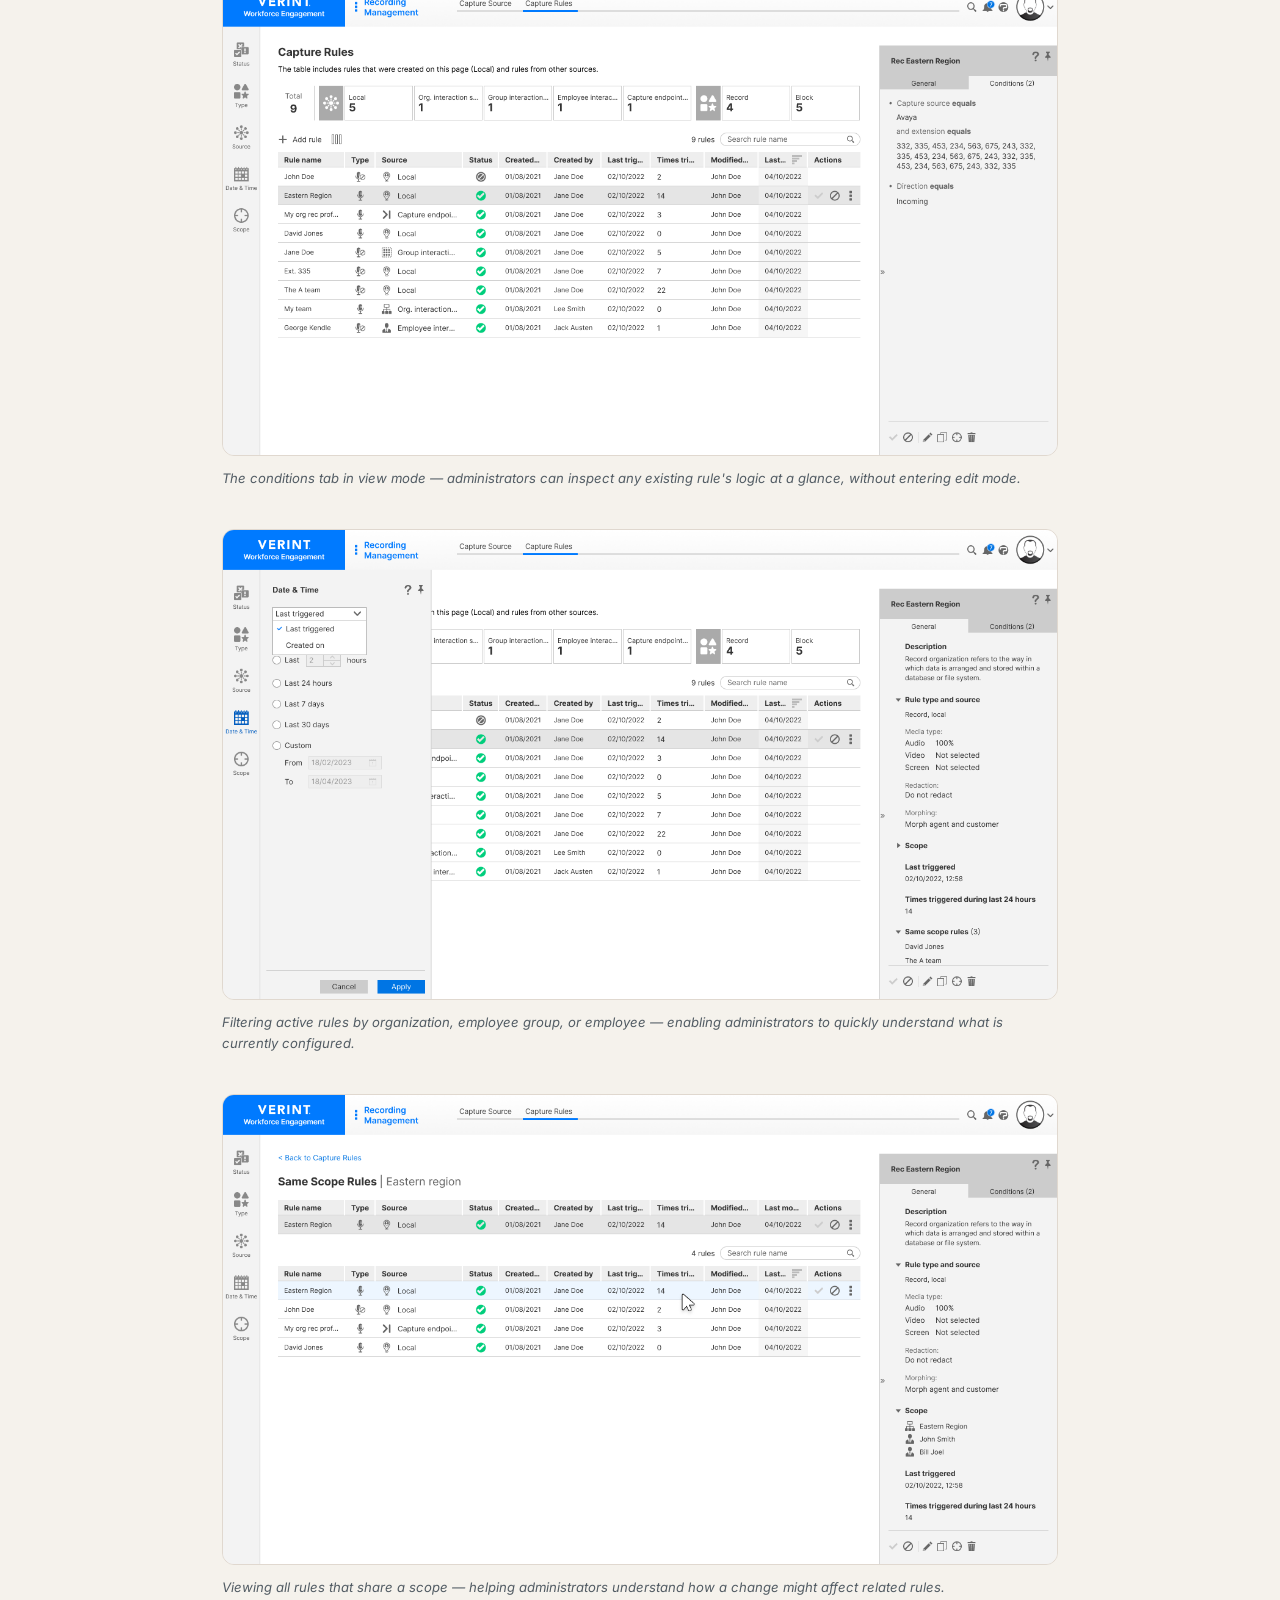
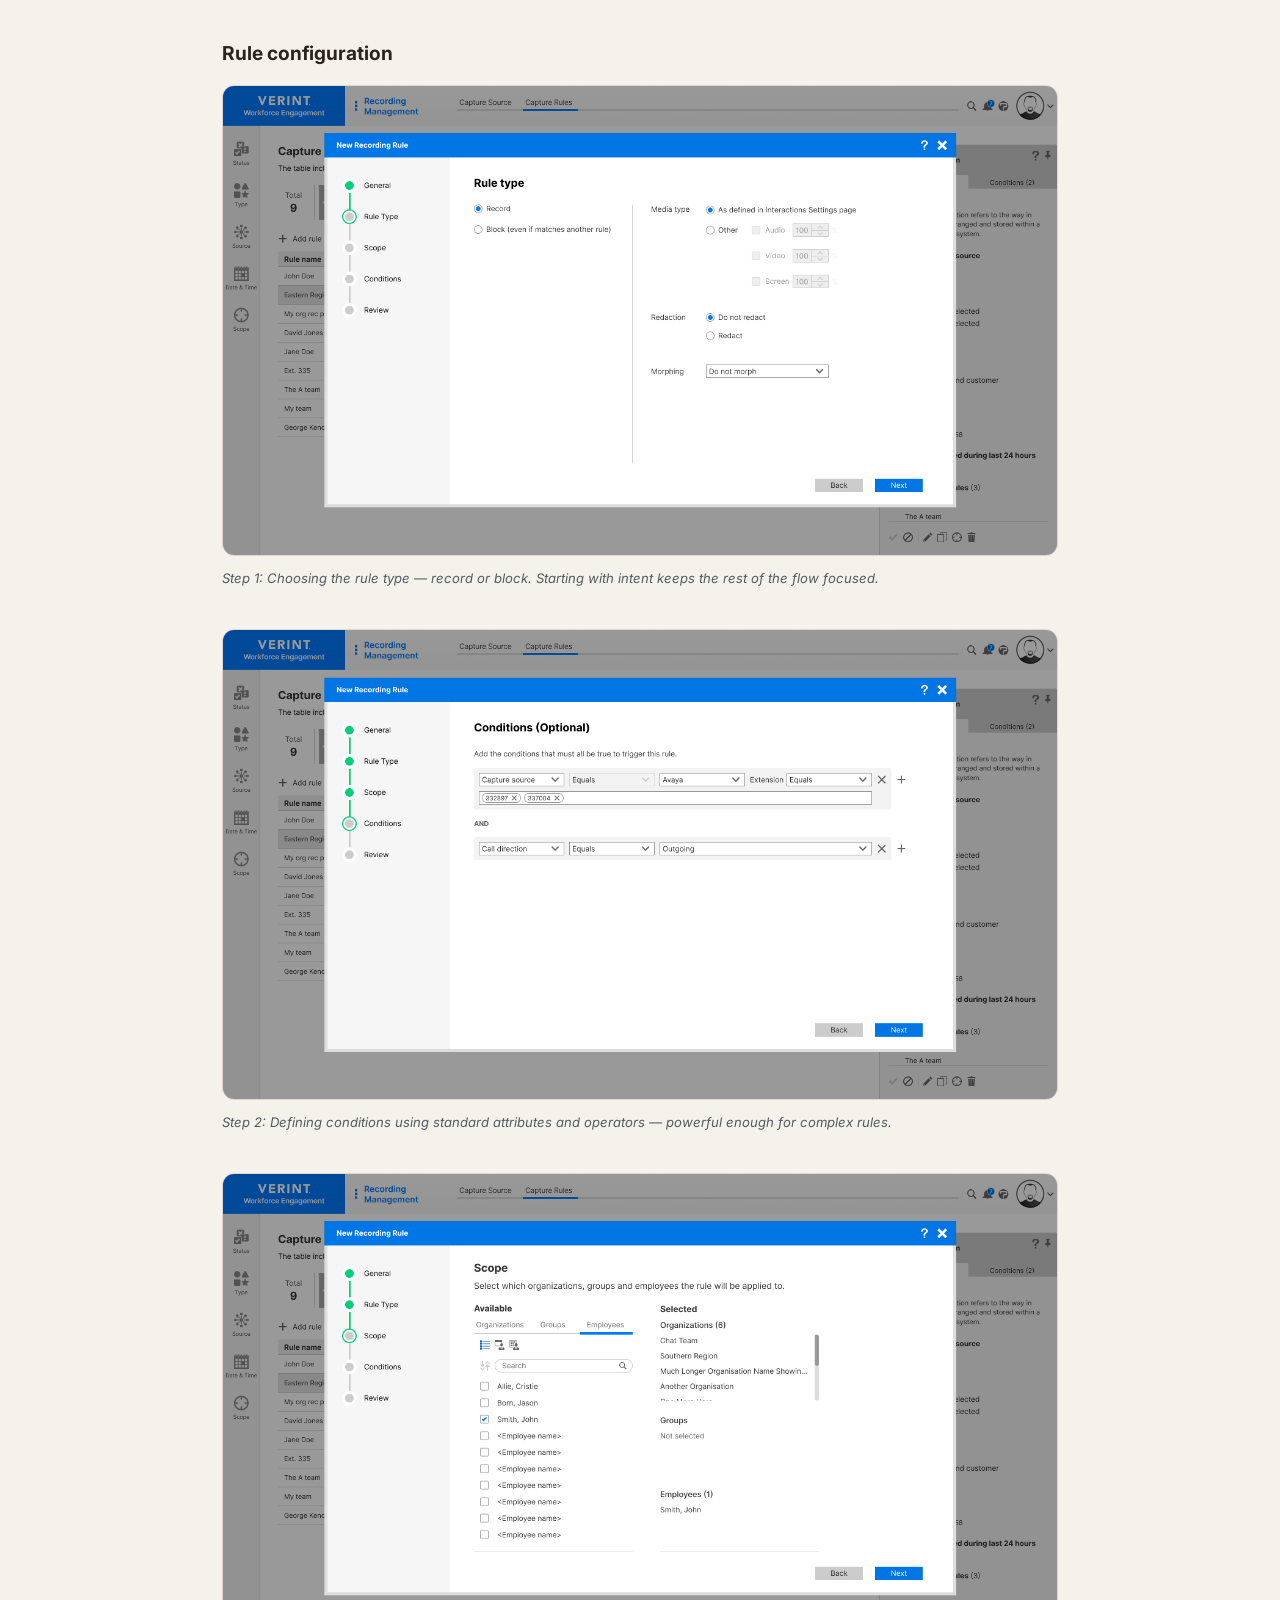
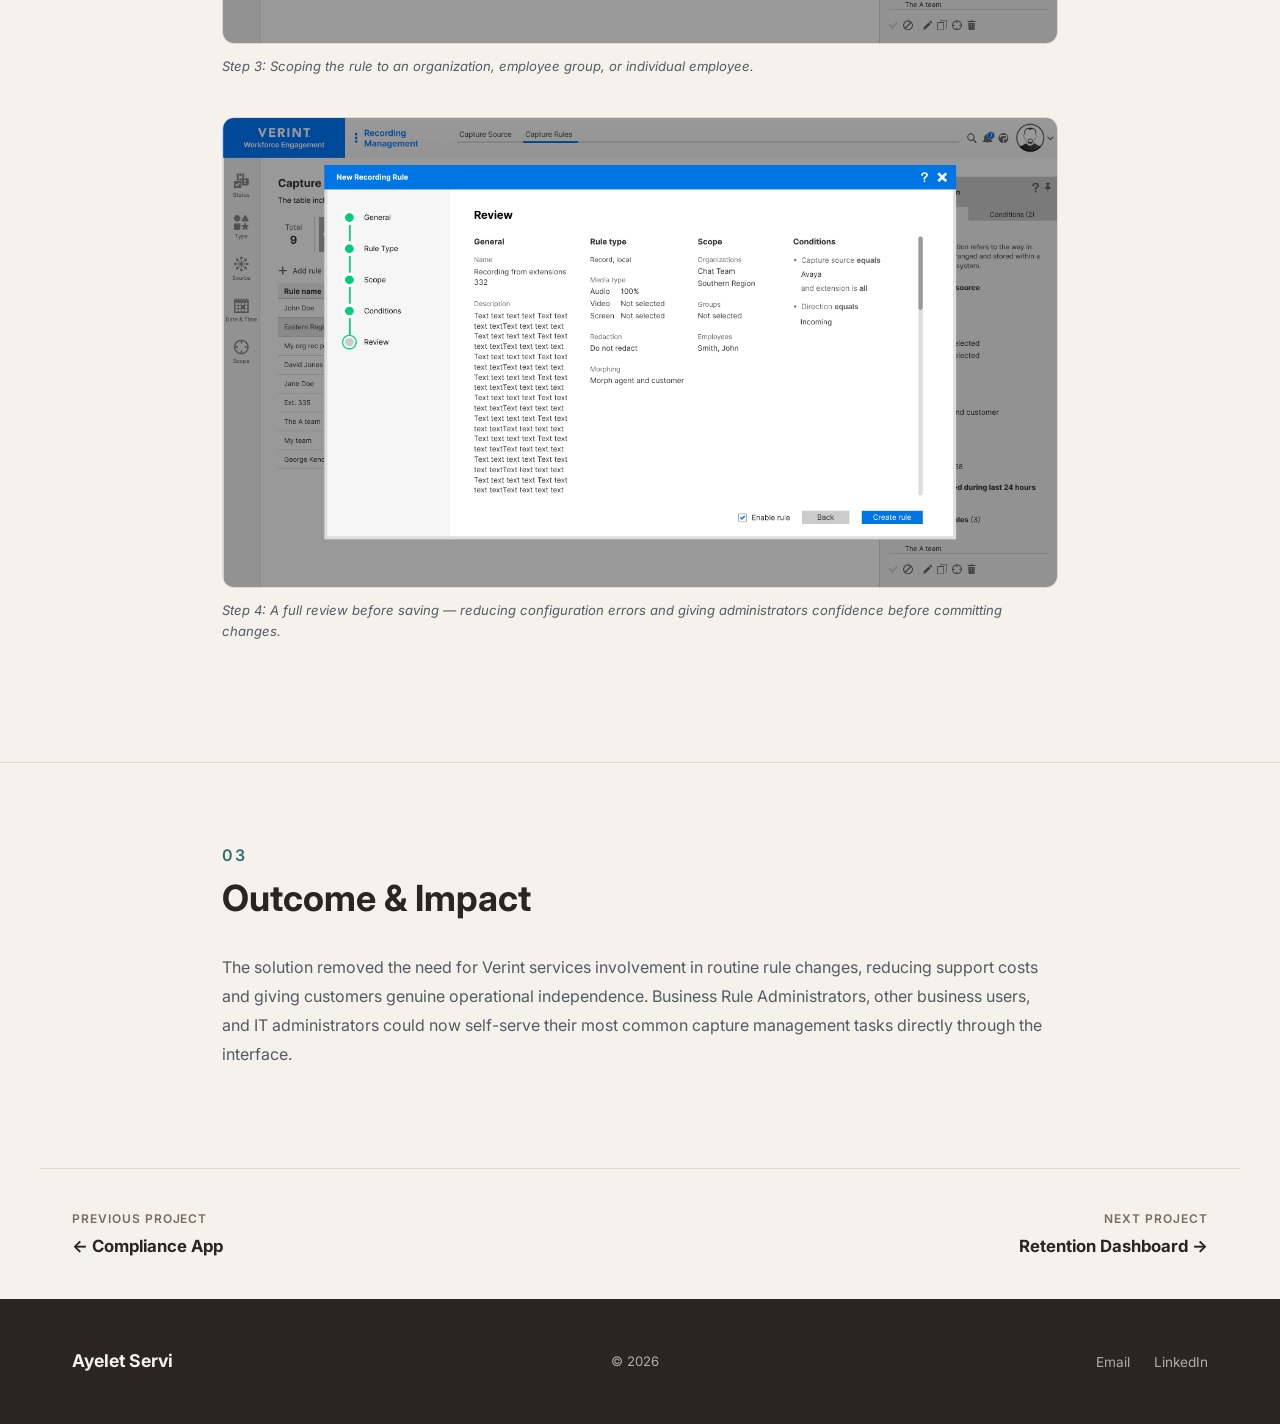
==== commit d42493f7: "Align project card and project page tags Simplify each homepage card's category label to just "Verin" ====
--- a/docs/projects/capture-rules.html
+++ b/docs/projects/capture-rules.html
@@ -46,8 +46,8 @@
         <a href="../index.html#work" class="back-link">← Back to selected projects</a>
         <div class="cs-meta-row">
           <span class="project-tag">Enterprise Web</span>
-          <span class="project-tag">Verint</span>
           <span class="project-tag">Wizard Design</span>
+          <span class="project-tag">Figma</span>
         </div>
         <div class="cs-hero__grid">
           <div class="cs-hero__text">
